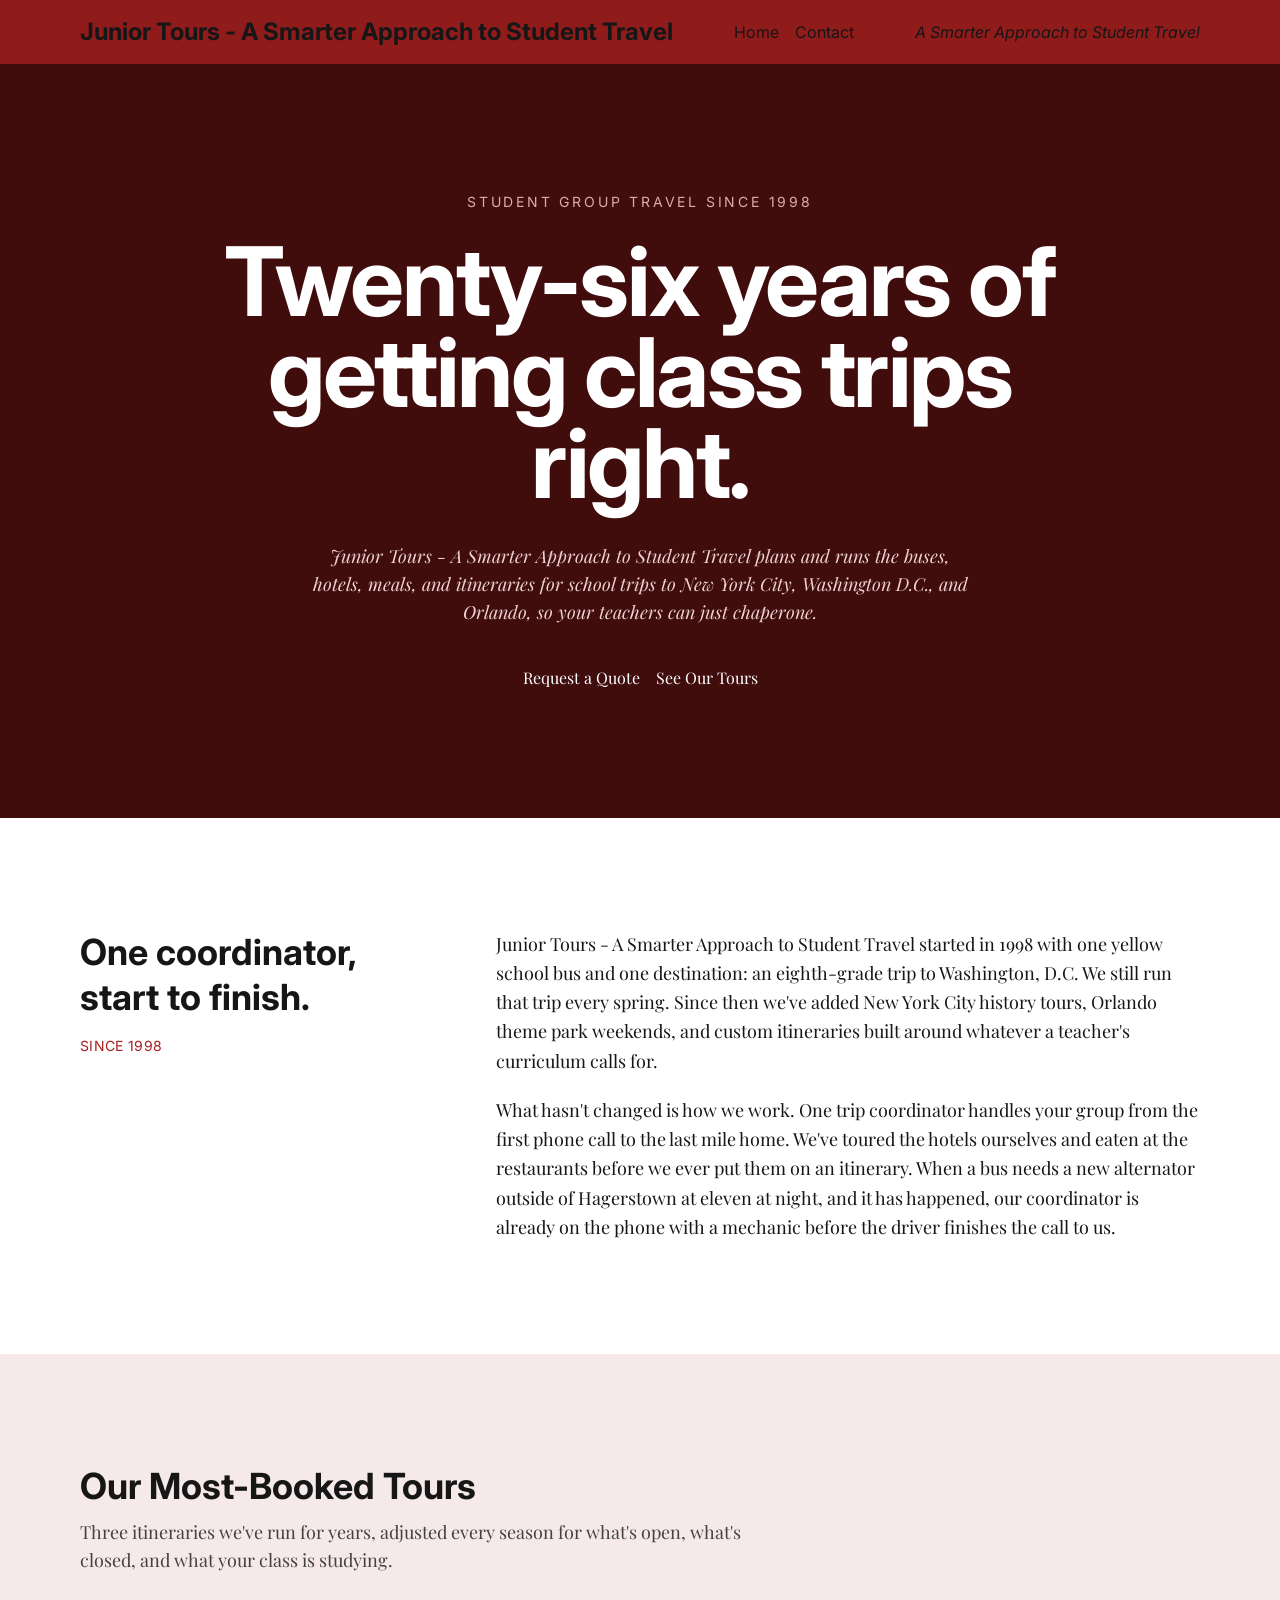
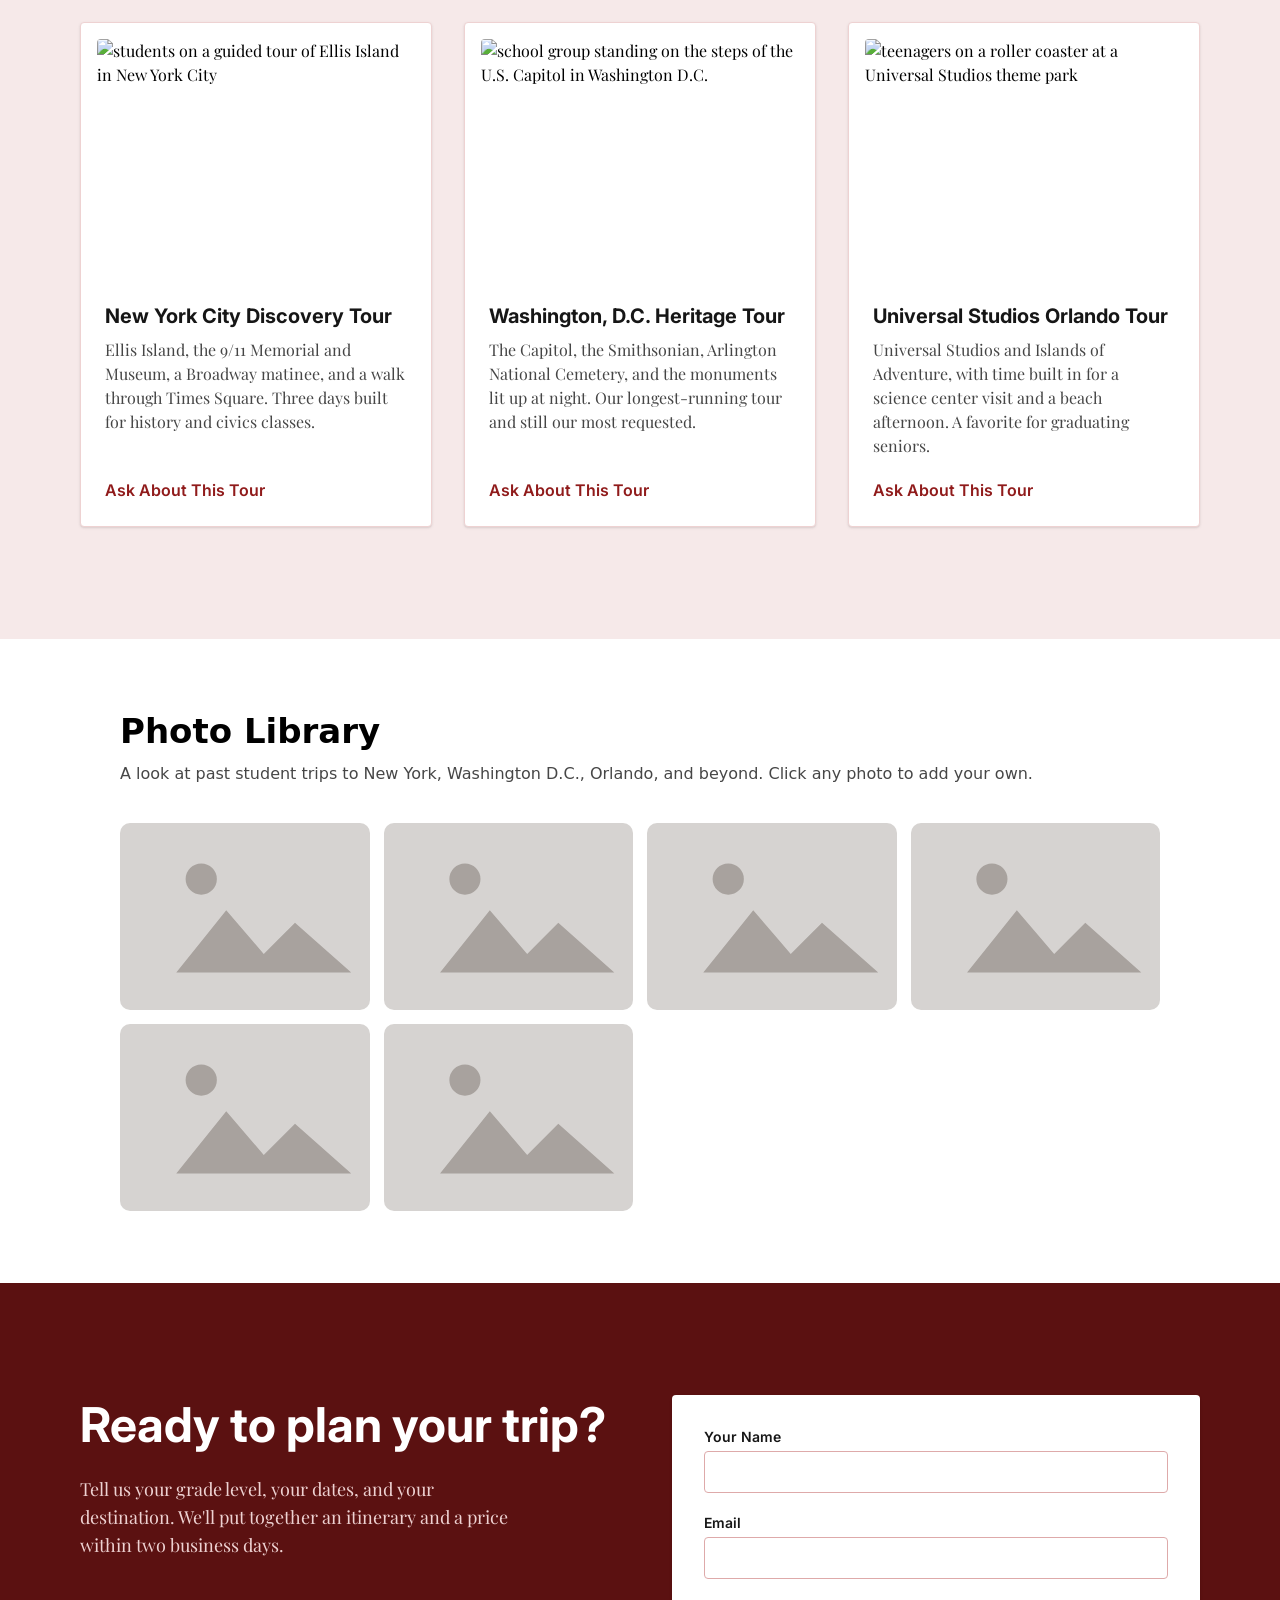
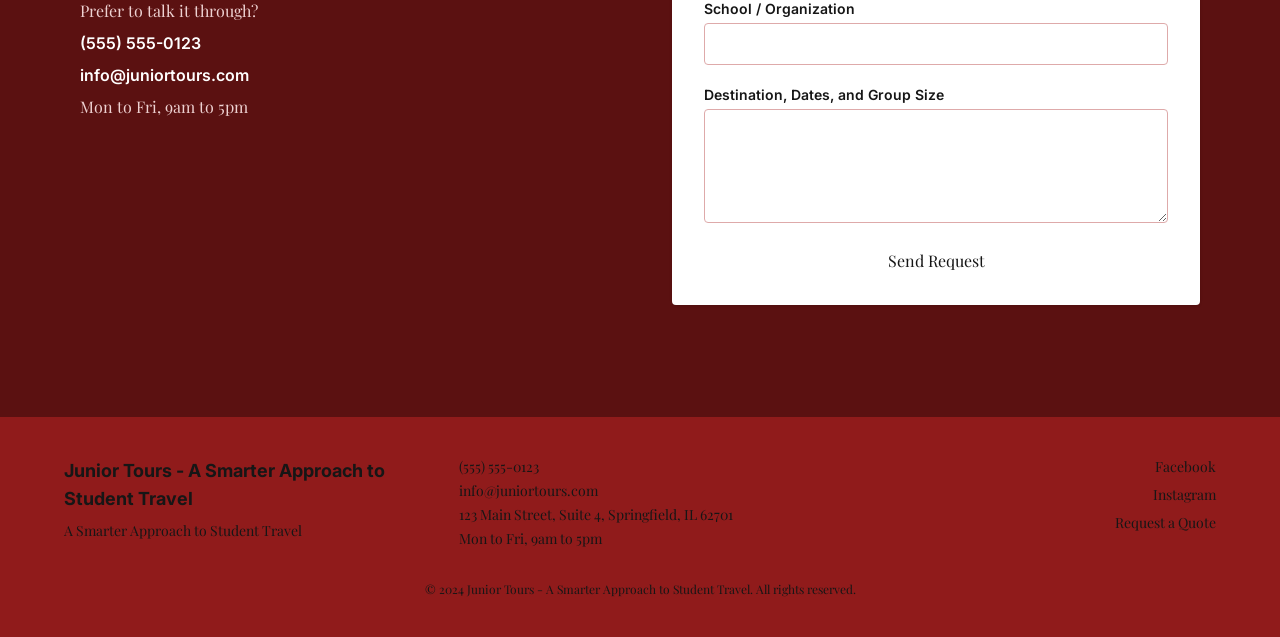
==== index.html @ 03da17b1 "Site-wide edit via the Tibly widget" ====
<!DOCTYPE html><html lang="en"><head>
<meta charset="utf-8"/>
<meta name="viewport" content="width=device-width, initial-scale=1"/>
<title>Junior Tours | Student Group Travel to New York, Washington D.C. &amp; Orlando</title>
<meta name="description" content="Junior Tours plans and runs educational group trips for schools: New York City, Washington D.C., and Orlando theme park tours. One coordinator, start to finish, since 1998."/>
<link rel="canonical" href="https://junior-tours-a-smarter-a-4b98.sites.tibly.ai/"/>
<meta property="og:type" content="website"/>
<meta property="og:url" content="https://junior-tours-a-smarter-a-4b98.sites.tibly.ai/"/>
<meta property="og:site_name" content="Junior Tours - A Smarter Approach to Student Travel"/>
<meta property="og:title" content="Junior Tours | Student Group Travel to New York, Washington D.C. &amp; Orlando"/>
<meta property="og:description" content="Junior Tours plans and runs educational group trips for schools: New York City, Washington D.C., and Orlando theme park tours. One coordinator, start to finish, since 1998."/>
<meta name="twitter:card" content="summary_large_image"/>
<link rel="icon" href="/favicon.svg" type="image/svg+xml"/>
<link rel="preconnect" href="https://fonts.googleapis.com"/>
<link rel="preconnect" href="https://fonts.gstatic.com" crossorigin=""/>
<link href="https://fonts.googleapis.com/css2?family=Inter:wght@400;600;700&amp;family=Playfair+Display:wght@400;600;700&amp;display=swap" rel="stylesheet"/>
<link rel="stylesheet" href="/styles.css"/>
</head>
<body>
<!-- block:header -->
<header class="bg-brand-600 text-ink font-body">
  <div class="max-w-6xl mx-auto flex flex-col sm:flex-row items-center justify-between px-4 py-4 gap-2">
    <a href="#top" class="font-display text-xl sm:text-2xl font-bold">
      <span data-tibly-field="business-name">Junior Tours - A Smarter Approach to Student Travel</span>
    </a>
    <nav class="font-display text-sm sm:text-base flex gap-4">
      <a href="/index#top" class="hover:underline">Home</a>
      <a href="/contact" class="hover:underline">Contact</a>
    </nav>
    <p class="font-display text-sm sm:text-base italic text-center sm:text-right">
      A Smarter Approach to Student Travel
    </p>
  </div>
</header>
<!-- /block:header -->
<!-- block:statement-hero -->
<section id="top" class="bg-brand-900 text-surface font-body" data-block="statement-hero">
  <div class="max-w-5xl mx-auto px-4 py-24 md:py-32 text-center">
    <p class="font-display uppercase tracking-[0.2em] text-xs sm:text-sm text-brand-200 mb-6">Student Group Travel Since 1998</p>
    <h1 class="font-display text-5xl sm:text-6xl md:text-8xl font-bold leading-[0.95] tracking-tight max-w-4xl mx-auto">
      Twenty-six years of getting class trips right.
    </h1>
    <p class="mt-8 text-base sm:text-lg italic max-w-2xl mx-auto text-brand-100">
      <span data-tibly-field="business-name">Junior Tours - A Smarter Approach to Student Travel</span> plans and runs the buses, hotels, meals, and itineraries for school trips to New York City, Washington D.C., and Orlando, so your teachers can just chaperone.
    </p>
    <div class="mt-10 flex flex-col sm:flex-row items-center justify-center gap-4">
      <a href="#cta" class="btn">Request a Quote</a>
      <a href="#tours" class="btn-secondary">See Our Tours</a>
    </div>
  </div>
</section>
<!-- /block:statement-hero -->
<!-- block:longform-intro -->
<section class="bg-surface font-body" data-block="longform-intro">
  <div class="max-w-6xl mx-auto px-4 py-20 md:py-28 grid md:grid-cols-[1fr_2fr] gap-10 md:gap-16">
    <div>
      <h2 class="font-display text-3xl md:text-4xl font-bold text-ink leading-tight">
        One coordinator, start to finish.
      </h2>
      <p class="mt-4 text-sm uppercase tracking-wide text-brand-500 font-display">Since 1998</p>
    </div>
    <div class="max-w-prose text-ink text-lg leading-relaxed space-y-5">
      <p>
        <span data-tibly-field="business-name">Junior Tours - A Smarter Approach to Student Travel</span> started in 1998 with one yellow school bus and one destination: an eighth-grade trip to Washington, D.C. We still run that trip every spring. Since then we&#39;ve added New York City history tours, Orlando theme park weekends, and custom itineraries built around whatever a teacher&#39;s curriculum calls for.
      </p>
      <p>
        What hasn&#39;t changed is how we work. One trip coordinator handles your group from the first phone call to the last mile home. We&#39;ve toured the hotels ourselves and eaten at the restaurants before we ever put them on an itinerary. When a bus needs a new alternator outside of Hagerstown at eleven at night, and it has happened, our coordinator is already on the phone with a mechanic before the driver finishes the call to us.
      </p>
    </div>
  </div>
</section>
<!-- /block:longform-intro -->
<!-- block:feature-rows -->
<section id="tours" class="bg-brand-50 font-body" data-block="feature-rows">
  <div class="max-w-6xl mx-auto px-4 py-20 md:py-28">
    <div class="max-w-2xl mb-12">
      <h2 class="font-display text-3xl sm:text-4xl font-bold text-ink">Our Most-Booked Tours</h2>
      <p class="mt-3 text-ink/80 text-lg">Three itineraries we&#39;ve run for years, adjusted every season for what&#39;s open, what&#39;s closed, and what your class is studying.</p>
    </div>
    <div class="grid sm:grid-cols-2 lg:grid-cols-3 gap-8">
      <div class="flex flex-col bg-surface border border-brand-100 rounded shadow-sm overflow-hidden">
        <div class="p-4 pb-0">
          <img loading="lazy" src="https://images.pexels.com/photos/13382121/pexels-photo-13382121.jpeg?auto=compress&amp;cs=tinysrgb&amp;h=650&amp;w=940" alt="students on a guided tour of Ellis Island in New York City" class="w-full aspect-[4/3] object-cover rounded"/>
        </div>
        <div class="p-6 flex flex-col flex-1">
          <h3 class="font-display text-xl font-bold text-ink">New York City Discovery Tour</h3>
          <p class="mt-2 text-ink/80 flex-1">Ellis Island, the 9/11 Memorial and Museum, a Broadway matinee, and a walk through Times Square. Three days built for history and civics classes.</p>
          <a href="#cta" class="mt-5 font-display font-semibold text-brand-600 hover:text-brand-800 transition-colors underline decoration-transparent hover:decoration-brand-800 underline-offset-4">Ask About This Tour</a>
        </div>
      </div>
      <div class="flex flex-col bg-surface border border-brand-100 rounded shadow-sm overflow-hidden">
        <div class="p-4 pb-0">
          <img loading="lazy" src="https://images.pexels.com/photos/33416192/pexels-photo-33416192.jpeg?auto=compress&amp;cs=tinysrgb&amp;h=650&amp;w=940" alt="school group standing on the steps of the U.S. Capitol in Washington D.C." class="w-full aspect-[4/3] object-cover rounded"/>
        </div>
        <div class="p-6 flex flex-col flex-1">
          <h3 class="font-display text-xl font-bold text-ink">Washington, D.C. Heritage Tour</h3>
          <p class="mt-2 text-ink/80 flex-1">The Capitol, the Smithsonian, Arlington National Cemetery, and the monuments lit up at night. Our longest-running tour and still our most requested.</p>
          <a href="#cta" class="mt-5 font-display font-semibold text-brand-600 hover:text-brand-800 transition-colors underline decoration-transparent hover:decoration-brand-800 underline-offset-4">Ask About This Tour</a>
        </div>
      </div>
      <div class="flex flex-col bg-surface border border-brand-100 rounded shadow-sm overflow-hidden">
        <div class="p-4 pb-0">
          <img loading="lazy" src="https://images.pexels.com/photos/31361467/pexels-photo-31361467.jpeg?auto=compress&amp;cs=tinysrgb&amp;h=650&amp;w=940" alt="teenagers on a roller coaster at a Universal Studios theme park" class="w-full aspect-[4/3] object-cover rounded"/>
        </div>
        <div class="p-6 flex flex-col flex-1">
          <h3 class="font-display text-xl font-bold text-ink">Universal Studios Orlando Tour</h3>
          <p class="mt-2 text-ink/80 flex-1">Universal Studios and Islands of Adventure, with time built in for a science center visit and a beach afternoon. A favorite for graduating seniors.</p>
          <a href="#cta" class="mt-5 font-display font-semibold text-brand-600 hover:text-brand-800 transition-colors underline decoration-transparent hover:decoration-brand-800 underline-offset-4">Ask About This Tour</a>
        </div>
      </div>
    </div>
  </div>
</section>
<!-- /block:feature-rows -->
<!-- block:gallery -->
<section data-block="" style="padding:72px 24px;font-family:inherit;color:inherit"><div style="max-width:1040px;margin:0 auto"><h2 style="font-size:clamp(26px,3.5vw,34px);font-weight:700;line-height:1.2;margin:0 0 10px">Photo Library</h2><p style="margin:0 0 36px;opacity:0.72;font-size:16px;line-height:1.6">A look at past student trips to New York, Washington D.C., Orlando, and beyond. Click any photo to add your own.</p><div style="display:grid;grid-template-columns:repeat(auto-fit,minmax(220px,1fr));gap:14px"><img src="data:image/svg+xml,%3Csvg%20xmlns%3D%27http%3A%2F%2Fwww.w3.org%2F2000%2Fsvg%27%20viewBox%3D%270%200%204%203%27%3E%3Crect%20width%3D%274%27%20height%3D%273%27%20fill%3D%27%23d6d3d1%27%2F%3E%3Cpath%20d%3D%27M0.9%202.4l0.8-1%200.6%200.7%200.5-0.5%200.9%200.8z%27%20fill%3D%27%23a8a29e%27%2F%3E%3Ccircle%20cx%3D%271.3%27%20cy%3D%270.9%27%20r%3D%270.25%27%20fill%3D%27%23a8a29e%27%2F%3E%3C%2Fsvg%3E" alt="Add a photo" style="display:block;width:100%;aspect-ratio:4/3;object-fit:cover;border-radius:10px"/><img src="data:image/svg+xml,%3Csvg%20xmlns%3D%27http%3A%2F%2Fwww.w3.org%2F2000%2Fsvg%27%20viewBox%3D%270%200%204%203%27%3E%3Crect%20width%3D%274%27%20height%3D%273%27%20fill%3D%27%23d6d3d1%27%2F%3E%3Cpath%20d%3D%27M0.9%202.4l0.8-1%200.6%200.7%200.5-0.5%200.9%200.8z%27%20fill%3D%27%23a8a29e%27%2F%3E%3Ccircle%20cx%3D%271.3%27%20cy%3D%270.9%27%20r%3D%270.25%27%20fill%3D%27%23a8a29e%27%2F%3E%3C%2Fsvg%3E" alt="Add a photo" style="display:block;width:100%;aspect-ratio:4/3;object-fit:cover;border-radius:10px"/><img src="data:image/svg+xml,%3Csvg%20xmlns%3D%27http%3A%2F%2Fwww.w3.org%2F2000%2Fsvg%27%20viewBox%3D%270%200%204%203%27%3E%3Crect%20width%3D%274%27%20height%3D%273%27%20fill%3D%27%23d6d3d1%27%2F%3E%3Cpath%20d%3D%27M0.9%202.4l0.8-1%200.6%200.7%200.5-0.5%200.9%200.8z%27%20fill%3D%27%23a8a29e%27%2F%3E%3Ccircle%20cx%3D%271.3%27%20cy%3D%270.9%27%20r%3D%270.25%27%20fill%3D%27%23a8a29e%27%2F%3E%3C%2Fsvg%3E" alt="Add a photo" style="display:block;width:100%;aspect-ratio:4/3;object-fit:cover;border-radius:10px"/><img src="data:image/svg+xml,%3Csvg%20xmlns%3D%27http%3A%2F%2Fwww.w3.org%2F2000%2Fsvg%27%20viewBox%3D%270%200%204%203%27%3E%3Crect%20width%3D%274%27%20height%3D%273%27%20fill%3D%27%23d6d3d1%27%2F%3E%3Cpath%20d%3D%27M0.9%202.4l0.8-1%200.6%200.7%200.5-0.5%200.9%200.8z%27%20fill%3D%27%23a8a29e%27%2F%3E%3Ccircle%20cx%3D%271.3%27%20cy%3D%270.9%27%20r%3D%270.25%27%20fill%3D%27%23a8a29e%27%2F%3E%3C%2Fsvg%3E" alt="Add a photo" style="display:block;width:100%;aspect-ratio:4/3;object-fit:cover;border-radius:10px"/><img src="data:image/svg+xml,%3Csvg%20xmlns%3D%27http%3A%2F%2Fwww.w3.org%2F2000%2Fsvg%27%20viewBox%3D%270%200%204%203%27%3E%3Crect%20width%3D%274%27%20height%3D%273%27%20fill%3D%27%23d6d3d1%27%2F%3E%3Cpath%20d%3D%27M0.9%202.4l0.8-1%200.6%200.7%200.5-0.5%200.9%200.8z%27%20fill%3D%27%23a8a29e%27%2F%3E%3Ccircle%20cx%3D%271.3%27%20cy%3D%270.9%27%20r%3D%270.25%27%20fill%3D%27%23a8a29e%27%2F%3E%3C%2Fsvg%3E" alt="Add a photo" style="display:block;width:100%;aspect-ratio:4/3;object-fit:cover;border-radius:10px"/><img src="data:image/svg+xml,%3Csvg%20xmlns%3D%27http%3A%2F%2Fwww.w3.org%2F2000%2Fsvg%27%20viewBox%3D%270%200%204%203%27%3E%3Crect%20width%3D%274%27%20height%3D%273%27%20fill%3D%27%23d6d3d1%27%2F%3E%3Cpath%20d%3D%27M0.9%202.4l0.8-1%200.6%200.7%200.5-0.5%200.9%200.8z%27%20fill%3D%27%23a8a29e%27%2F%3E%3Ccircle%20cx%3D%271.3%27%20cy%3D%270.9%27%20r%3D%270.25%27%20fill%3D%27%23a8a29e%27%2F%3E%3C%2Fsvg%3E" alt="Add a photo" style="display:block;width:100%;aspect-ratio:4/3;object-fit:cover;border-radius:10px"/></div></div></section>
<!-- /block:gallery -->
<!-- block:editorial-cta -->
<section id="cta" class="bg-brand-800 text-surface font-body" data-block="editorial-cta">
  <div class="max-w-6xl mx-auto px-4 py-20 md:py-28 grid lg:grid-cols-2 gap-12 lg:gap-16 items-start">
    <div>
      <h2 class="font-display text-4xl sm:text-5xl font-bold leading-tight">Ready to plan your trip?</h2>
      <p class="mt-5 text-lg text-brand-100 max-w-md">Tell us your grade level, your dates, and your destination. We&#39;ll put together an itinerary and a price within two business days.</p>
      <div class="mt-10 space-y-2 text-brand-100">
        <p>Prefer to talk it through?</p>
        <p>
          <a href="tel:+15555550123" data-tibly-field="phone" class="text-surface font-display font-semibold hover:underline">(555) 555-0123</a>
        </p>
        <p>
          <a href="mailto:info@juniortours.com" data-tibly-field="email" class="text-surface font-display font-semibold hover:underline">info@juniortours.com</a>
        </p>
        <p data-tibly-field="hours">Mon to Fri, 9am to 5pm</p>
      </div>
    </div>
    <form method="POST" action="https://api.tibly.ai/api/public/site-forms" class="bg-surface text-ink rounded shadow-sm p-6 sm:p-8 space-y-5">
      <input type="hidden" name="_page" value="/index"/>
      <input type="text" name="_gotcha" class="hidden" tabindex="-1" autocomplete="off" aria-hidden="true"/>
      <div>
        <label for="name" class="block text-sm font-display font-semibold mb-1">Your Name</label>
        <input id="name" name="name" type="text" required="" class="w-full rounded border border-brand-200 px-3 py-2 focus:outline-none focus:ring-2 focus:ring-brand-400 transition"/>
      </div>
      <div>
        <label for="email" class="block text-sm font-display font-semibold mb-1">Email</label>
        <input id="email" name="email" type="email" required="" class="w-full rounded border border-brand-200 px-3 py-2 focus:outline-none focus:ring-2 focus:ring-brand-400 transition"/>
      </div>
      <div>
        <label for="school" class="block text-sm font-display font-semibold mb-1">School / Organization</label>
        <input id="school" name="school" type="text" class="w-full rounded border border-brand-200 px-3 py-2 focus:outline-none focus:ring-2 focus:ring-brand-400 transition"/>
      </div>
      <div>
        <label for="message" class="block text-sm font-display font-semibold mb-1">Destination, Dates, and Group Size</label>
        <textarea id="message" name="message" rows="4" required="" class="w-full rounded border border-brand-200 px-3 py-2 focus:outline-none focus:ring-2 focus:ring-brand-400 transition"></textarea>
      </div>
      <button type="submit" class="btn w-full justify-center">Send Request</button>
    </form>
  </div>
</section>
<!-- /block:editorial-cta -->
<!-- block:footer -->
<footer class="bg-brand-600 text-ink font-body px-4 py-10">
  <div class="max-w-6xl mx-auto grid gap-8 sm:grid-cols-3">
    <div>
      <h2 class="font-display text-lg font-bold mb-2">
        <span data-tibly-field="business-name">Junior Tours - A Smarter Approach to Student Travel</span>
      </h2>
      <p class="text-sm">A Smarter Approach to Student Travel</p>
    </div>
    <div class="text-sm space-y-1">
      <p>
        <a href="tel:+15555550123" data-tibly-field="phone" class="hover:underline">(555) 555-0123</a>
      </p>
      <p>
        <a href="mailto:info@juniortours.com" data-tibly-field="email" class="hover:underline">info@juniortours.com</a>
      </p>
      <p data-tibly-field="address">123 Main Street, Suite 4, Springfield, IL 62701</p>
      <p data-tibly-field="hours">Mon to Fri, 9am to 5pm</p>
    </div>
    <div data-tibly-field="links" class="flex flex-col sm:items-end gap-2 text-sm">
      <a href="https://facebook.com/juniortours" class="hover:underline">Facebook</a>
      <a href="https://instagram.com/juniortours" class="hover:underline">Instagram</a>
      <a href="#top" class="hover:underline">Request a Quote</a>
    </div>
  </div>
  <p class="text-center text-xs mt-8">
    © 2024 <span data-tibly-field="business-name">Junior Tours - A Smarter Approach to Student Travel</span>. All rights reserved.
  </p>
</footer>
<!-- /block:footer -->
  <script async="" src="https://api.tibly.ai/widget/v1.js"></script>


</body></html>
---- styles.css ----
/*! tailwindcss v4.3.2 | MIT License | https://tailwindcss.com */
@layer properties{@supports (((-webkit-hyphens:none)) and (not (margin-trim:inline))) or ((-moz-orient:inline) and (not (color:rgb(from red r g b)))){*,:before,:after,::backdrop{--tw-space-y-reverse:0;--tw-border-style:solid;--tw-leading:initial;--tw-font-weight:initial;--tw-tracking:initial;--tw-shadow:0 0 #0000;--tw-shadow-color:initial;--tw-shadow-alpha:100%;--tw-inset-shadow:0 0 #0000;--tw-inset-shadow-color:initial;--tw-inset-shadow-alpha:100%;--tw-ring-color:initial;--tw-ring-shadow:0 0 #0000;--tw-inset-ring-color:initial;--tw-inset-ring-shadow:0 0 #0000;--tw-ring-inset:initial;--tw-ring-offset-width:0px;--tw-ring-offset-color:#fff;--tw-ring-offset-shadow:0 0 #0000}}}@layer theme{:root,:host{--font-sans:ui-sans-serif, system-ui, sans-serif, "Apple Color Emoji", "Segoe UI Emoji", "Segoe UI Symbol", "Noto Color Emoji";--font-mono:ui-monospace, SFMono-Regular, Menlo, Monaco, Consolas, "Liberation Mono", "Courier New", monospace;--spacing:.25rem;--container-md:28rem;--container-xl:36rem;--container-2xl:42rem;--container-3xl:48rem;--container-4xl:56rem;--container-5xl:64rem;--container-6xl:72rem;--text-xs:.75rem;--text-xs--line-height:calc(1 / .75);--text-sm:.875rem;--text-sm--line-height:calc(1.25 / .875);--text-base:1rem;--text-base--line-height:calc(1.5 / 1);--text-lg:1.125rem;--text-lg--line-height:calc(1.75 / 1.125);--text-xl:1.25rem;--text-xl--line-height:calc(1.75 / 1.25);--text-2xl:1.5rem;--text-2xl--line-height:calc(2 / 1.5);--text-3xl:1.875rem;--text-3xl--line-height:calc(2.25 / 1.875);--text-4xl:2.25rem;--text-4xl--line-height:calc(2.5 / 2.25);--text-5xl:3rem;--text-5xl--line-height:1;--text-6xl:3.75rem;--text-6xl--line-height:1;--text-7xl:4.5rem;--text-7xl--line-height:1;--text-8xl:6rem;--text-8xl--line-height:1;--font-weight-semibold:600;--font-weight-bold:700;--tracking-tight:-.025em;--tracking-wide:.025em;--tracking-widest:.1em;--leading-tight:1.25;--leading-relaxed:1.625;--default-transition-duration:.15s;--default-transition-timing-function:cubic-bezier(.4, 0, .2, 1);--default-font-family:var(--font-sans);--default-mono-font-family:var(--font-mono);--color-brand-50:#f6e9e9;--color-brand-100:#eed2d2;--color-brand-200:#deaaaa;--color-brand-300:#cd7d7d;--color-brand-400:#b94c4c;--color-brand-500:#a81f1f;--color-brand-600:#901b1b;--color-brand-700:#761616;--color-brand-800:#5b1111;--color-brand-900:#400c0c;--color-surface:#fff;--color-ink:#161616;--font-display:"Inter", serif;--font-body:"Playfair Display", sans-serif}}@layer base{*,:after,:before,::backdrop{box-sizing:border-box;border:0 solid;margin:0;padding:0}::file-selector-button{box-sizing:border-box;border:0 solid;margin:0;padding:0}html,:host{-webkit-text-size-adjust:100%;tab-size:4;line-height:1.5;font-family:var(--default-font-family,ui-sans-serif, system-ui, sans-serif, "Apple Color Emoji", "Segoe UI Emoji", "Segoe UI Symbol", "Noto Color Emoji");font-feature-settings:var(--default-font-feature-settings,normal);font-variation-settings:var(--default-font-variation-settings,normal);-webkit-tap-highlight-color:transparent}hr{height:0;color:inherit;border-top-width:1px}abbr:where([title]){-webkit-text-decoration:underline dotted;text-decoration:underline dotted}h1,h2,h3,h4,h5,h6{font-size:inherit;font-weight:inherit}a{color:inherit;-webkit-text-decoration:inherit;-webkit-text-decoration:inherit;-webkit-text-decoration:inherit;text-decoration:inherit}b,strong{font-weight:bolder}code,kbd,samp,pre{font-family:var(--default-mono-font-family,ui-monospace, SFMono-Regular, Menlo, Monaco, Consolas, "Liberation Mono", "Courier New", monospace);font-feature-settings:var(--default-mono-font-feature-settings,normal);font-variation-settings:var(--default-mono-font-variation-settings,normal);font-size:1em}small{font-size:80%}sub,sup{vertical-align:baseline;font-size:75%;line-height:0;position:relative}sub{bottom:-.25em}sup{top:-.5em}table{text-indent:0;border-color:inherit;border-collapse:collapse}:-moz-focusring{outline:auto}progress{vertical-align:baseline}summary{display:list-item}ol,ul,menu{list-style:none}img,svg,video,canvas,audio,iframe,embed,object{vertical-align:middle;display:block}img,video{max-width:100%;height:auto}button,input,select,optgroup,textarea{font:inherit;font-feature-settings:inherit;font-variation-settings:inherit;letter-spacing:inherit;color:inherit;opacity:1;background-color:#0000;border-radius:0}::file-selector-button{font:inherit;font-feature-settings:inherit;font-variation-settings:inherit;letter-spacing:inherit;color:inherit;opacity:1;background-color:#0000;border-radius:0}:where(select:is([multiple],[size])) optgroup{font-weight:bolder}:where(select:is([multiple],[size])) optgroup option{padding-inline-start:20px}::file-selector-button{margin-inline-end:4px}::placeholder{opacity:1}@supports (not ((-webkit-appearance:-apple-pay-button))) or (contain-intrinsic-size:1px){::placeholder{color:currentColor}@supports (color:color-mix(in lab, red, red)){::placeholder{color:color-mix(in oklab, currentcolor 50%, transparent)}}}textarea{resize:vertical}::-webkit-search-decoration{-webkit-appearance:none}::-webkit-date-and-time-value{min-height:1lh;text-align:inherit}::-webkit-datetime-edit{display:inline-flex}::-webkit-datetime-edit-fields-wrapper{padding:0}::-webkit-datetime-edit{padding-block:0}::-webkit-datetime-edit-year-field{padding-block:0}::-webkit-datetime-edit-month-field{padding-block:0}::-webkit-datetime-edit-day-field{padding-block:0}::-webkit-datetime-edit-hour-field{padding-block:0}::-webkit-datetime-edit-minute-field{padding-block:0}::-webkit-datetime-edit-second-field{padding-block:0}::-webkit-datetime-edit-millisecond-field{padding-block:0}::-webkit-datetime-edit-meridiem-field{padding-block:0}::-webkit-calendar-picker-indicator{line-height:1}:-moz-ui-invalid{box-shadow:none}button,input:where([type=button],[type=reset],[type=submit]){appearance:button}::file-selector-button{appearance:button}::-webkit-inner-spin-button{height:auto}::-webkit-outer-spin-button{height:auto}[hidden]:where(:not([hidden=until-found])){display:none!important}}@layer components;@layer utilities{.relative{position:relative}.z-10{z-index:10}.mx-auto{margin-inline:auto}.-mt-24{margin-top:calc(var(--spacing) * -24)}.mt-2{margin-top:calc(var(--spacing) * 2)}.mt-3{margin-top:calc(var(--spacing) * 3)}.mt-4{margin-top:calc(var(--spacing) * 4)}.mt-5{margin-top:calc(var(--spacing) * 5)}.mt-6{margin-top:calc(var(--spacing) * 6)}.mt-8{margin-top:calc(var(--spacing) * 8)}.mt-10{margin-top:calc(var(--spacing) * 10)}.mb-1{margin-bottom:var(--spacing)}.mb-2{margin-bottom:calc(var(--spacing) * 2)}.mb-4{margin-bottom:calc(var(--spacing) * 4)}.mb-6{margin-bottom:calc(var(--spacing) * 6)}.mb-8{margin-bottom:calc(var(--spacing) * 8)}.mb-12{margin-bottom:calc(var(--spacing) * 12)}.block{display:block}.flex{display:flex}.grid{display:grid}.hidden{display:none}.aspect-\[4\/3\]{aspect-ratio:4/3}.w-full{width:100%}.max-w-2xl{max-width:var(--container-2xl)}.max-w-3xl{max-width:var(--container-3xl)}.max-w-4xl{max-width:var(--container-4xl)}.max-w-5xl{max-width:var(--container-5xl)}.max-w-6xl{max-width:var(--container-6xl)}.max-w-md{max-width:var(--container-md)}.max-w-prose{max-width:65ch}.max-w-xl{max-width:var(--container-xl)}.flex-1{flex:1}.flex-col{flex-direction:column}.items-center{align-items:center}.items-start{align-items:flex-start}.justify-between{justify-content:space-between}.justify-center{justify-content:center}.gap-2{gap:calc(var(--spacing) * 2)}.gap-4{gap:calc(var(--spacing) * 4)}.gap-5{gap:calc(var(--spacing) * 5)}.gap-8{gap:calc(var(--spacing) * 8)}.gap-10{gap:calc(var(--spacing) * 10)}.gap-12{gap:calc(var(--spacing) * 12)}:where(.space-y-1>:not(:last-child)){--tw-space-y-reverse:0;margin-block-start:calc(var(--spacing) * var(--tw-space-y-reverse));margin-block-end:calc(var(--spacing) * calc(1 - var(--tw-space-y-reverse)))}:where(.space-y-2>:not(:last-child)){--tw-space-y-reverse:0;margin-block-start:calc(calc(var(--spacing) * 2) * var(--tw-space-y-reverse));margin-block-end:calc(calc(var(--spacing) * 2) * calc(1 - var(--tw-space-y-reverse)))}:where(.space-y-5>:not(:last-child)){--tw-space-y-reverse:0;margin-block-start:calc(calc(var(--spacing) * 5) * var(--tw-space-y-reverse));margin-block-end:calc(calc(var(--spacing) * 5) * calc(1 - var(--tw-space-y-reverse)))}.overflow-hidden{overflow:hidden}.rounded{border-radius:.25rem}.border{border-style:var(--tw-border-style);border-width:1px}.border-t{border-top-style:var(--tw-border-style);border-top-width:1px}.border-brand-100{border-color:var(--color-brand-100)}.border-brand-200{border-color:var(--color-brand-200)}.border-brand-500{border-color:var(--color-brand-500)}.border-surface\/20{border-color:#fff3}@supports (color:color-mix(in lab, red, red)){.border-surface\/20{border-color:color-mix(in oklab, var(--color-surface) 20%, transparent)}}.bg-brand-50{background-color:var(--color-brand-50)}.bg-brand-600{background-color:var(--color-brand-600)}.bg-brand-700{background-color:var(--color-brand-700)}.bg-brand-800{background-color:var(--color-brand-800)}.bg-brand-900{background-color:var(--color-brand-900)}.bg-ink{background-color:var(--color-ink)}.bg-surface{background-color:var(--color-surface)}.bg-surface\/10{background-color:#ffffff1a}@supports (color:color-mix(in lab, red, red)){.bg-surface\/10{background-color:color-mix(in oklab, var(--color-surface) 10%, transparent)}}.object-cover{object-fit:cover}.p-4{padding:calc(var(--spacing) * 4)}.p-6{padding:calc(var(--spacing) * 6)}.p-8{padding:calc(var(--spacing) * 8)}.px-3{padding-inline:calc(var(--spacing) * 3)}.px-4{padding-inline:calc(var(--spacing) * 4)}.py-2{padding-block:calc(var(--spacing) * 2)}.py-3{padding-block:calc(var(--spacing) * 3)}.py-4{padding-block:calc(var(--spacing) * 4)}.py-10{padding-block:calc(var(--spacing) * 10)}.py-20{padding-block:calc(var(--spacing) * 20)}.py-24{padding-block:calc(var(--spacing) * 24)}.pt-4{padding-top:calc(var(--spacing) * 4)}.pt-6{padding-top:calc(var(--spacing) * 6)}.pt-8{padding-top:calc(var(--spacing) * 8)}.pt-20{padding-top:calc(var(--spacing) * 20)}.pb-0{padding-bottom:0}.pb-24{padding-bottom:calc(var(--spacing) * 24)}.pb-32{padding-bottom:calc(var(--spacing) * 32)}.text-center{text-align:center}.font-body{font-family:var(--font-body)}.font-display{font-family:var(--font-display)}.text-2xl{font-size:var(--text-2xl);line-height:var(--tw-leading,var(--text-2xl--line-height))}.text-3xl{font-size:var(--text-3xl);line-height:var(--tw-leading,var(--text-3xl--line-height))}.text-4xl{font-size:var(--text-4xl);line-height:var(--tw-leading,var(--text-4xl--line-height))}.text-5xl{font-size:var(--text-5xl);line-height:var(--tw-leading,var(--text-5xl--line-height))}.text-base{font-size:var(--text-base);line-height:var(--tw-leading,var(--text-base--line-height))}.text-lg{font-size:var(--text-lg);line-height:var(--tw-leading,var(--text-lg--line-height))}.text-sm{font-size:var(--text-sm);line-height:var(--tw-leading,var(--text-sm--line-height))}.text-xl{font-size:var(--text-xl);line-height:var(--tw-leading,var(--text-xl--line-height))}.text-xs{font-size:var(--text-xs);line-height:var(--tw-leading,var(--text-xs--line-height))}.leading-\[0\.95\]{--tw-leading:.95;line-height:.95}.leading-relaxed{--tw-leading:var(--leading-relaxed);line-height:var(--leading-relaxed)}.leading-tight{--tw-leading:var(--leading-tight);line-height:var(--leading-tight)}.font-bold{--tw-font-weight:var(--font-weight-bold);font-weight:var(--font-weight-bold)}.font-semibold{--tw-font-weight:var(--font-weight-semibold);font-weight:var(--font-weight-semibold)}.tracking-\[0\.2em\]{--tw-tracking:.2em;letter-spacing:.2em}.tracking-tight{--tw-tracking:var(--tracking-tight);letter-spacing:var(--tracking-tight)}.tracking-wide{--tw-tracking:var(--tracking-wide);letter-spacing:var(--tracking-wide)}.tracking-widest{--tw-tracking:var(--tracking-widest);letter-spacing:var(--tracking-widest)}.text-brand-50{color:var(--color-brand-50)}.text-brand-100{color:var(--color-brand-100)}.text-brand-200{color:var(--color-brand-200)}.text-brand-300{color:var(--color-brand-300)}.text-brand-500{color:var(--color-brand-500)}.text-brand-600{color:var(--color-brand-600)}.text-ink{color:var(--color-ink)}.text-ink\/70{color:#161616b3}@supports (color:color-mix(in lab, red, red)){.text-ink\/70{color:color-mix(in oklab, var(--color-ink) 70%, transparent)}}.text-ink\/80{color:#161616cc}@supports (color:color-mix(in lab, red, red)){.text-ink\/80{color:color-mix(in oklab, var(--color-ink) 80%, transparent)}}.text-surface{color:var(--color-surface)}.text-surface\/70{color:#ffffffb3}@supports (color:color-mix(in lab, red, red)){.text-surface\/70{color:color-mix(in oklab, var(--color-surface) 70%, transparent)}}.text-surface\/80{color:#fffc}@supports (color:color-mix(in lab, red, red)){.text-surface\/80{color:color-mix(in oklab, var(--color-surface) 80%, transparent)}}.uppercase{text-transform:uppercase}.italic{font-style:italic}.underline{text-decoration-line:underline}.decoration-transparent{text-decoration-color:#0000}.underline-offset-4{text-underline-offset:4px}.shadow-sm{--tw-shadow:0 1px 3px 0 var(--tw-shadow-color,#0000001a), 0 1px 2px -1px var(--tw-shadow-color,#0000001a);box-shadow:var(--tw-inset-shadow), var(--tw-inset-ring-shadow), var(--tw-ring-offset-shadow), var(--tw-ring-shadow), var(--tw-shadow)}.shadow-xl{--tw-shadow:0 20px 25px -5px var(--tw-shadow-color,#0000001a), 0 8px 10px -6px var(--tw-shadow-color,#0000001a);box-shadow:var(--tw-inset-shadow), var(--tw-inset-ring-shadow), var(--tw-ring-offset-shadow), var(--tw-ring-shadow), var(--tw-shadow)}.transition{transition-property:color,background-color,border-color,outline-color,text-decoration-color,fill,stroke,--tw-gradient-from,--tw-gradient-via,--tw-gradient-to,opacity,box-shadow,transform,translate,scale,rotate,filter,-webkit-backdrop-filter,backdrop-filter,display,content-visibility,overlay,pointer-events;transition-timing-function:var(--tw-ease,var(--default-transition-timing-function));transition-duration:var(--tw-duration,var(--default-transition-duration))}.transition-colors{transition-property:color,background-color,border-color,outline-color,text-decoration-color,fill,stroke,--tw-gradient-from,--tw-gradient-via,--tw-gradient-to;transition-timing-function:var(--tw-ease,var(--default-transition-timing-function));transition-duration:var(--tw-duration,var(--default-transition-duration))}.placeholder\:text-surface\/40::placeholder{color:#fff6}@supports (color:color-mix(in lab, red, red)){.placeholder\:text-surface\/40::placeholder{color:color-mix(in oklab, var(--color-surface) 40%, transparent)}}@media (hover:hover){.hover\:text-brand-800:hover{color:var(--color-brand-800)}.hover\:text-surface:hover{color:var(--color-surface)}.hover\:underline:hover{text-decoration-line:underline}.hover\:decoration-brand-800:hover{-webkit-text-decoration-color:var(--color-brand-800);-webkit-text-decoration-color:var(--color-brand-800);text-decoration-color:var(--color-brand-800)}}.focus\:ring-2:focus{--tw-ring-shadow:var(--tw-ring-inset,) 0 0 0 calc(2px + var(--tw-ring-offset-width)) var(--tw-ring-color,currentcolor);box-shadow:var(--tw-inset-shadow), var(--tw-inset-ring-shadow), var(--tw-ring-offset-shadow), var(--tw-ring-shadow), var(--tw-shadow)}.focus\:ring-brand-300:focus{--tw-ring-color:var(--color-brand-300)}.focus\:ring-brand-400:focus{--tw-ring-color:var(--color-brand-400)}.focus\:outline-none:focus{--tw-outline-style:none;outline-style:none}@media (min-width:40rem){.sm\:-mt-32{margin-top:calc(var(--spacing) * -32)}.sm\:grid-cols-2{grid-template-columns:repeat(2,minmax(0,1fr))}.sm\:grid-cols-3{grid-template-columns:repeat(3,minmax(0,1fr))}.sm\:flex-row{flex-direction:row}.sm\:items-end{align-items:flex-end}.sm\:p-8{padding:calc(var(--spacing) * 8)}.sm\:p-10{padding:calc(var(--spacing) * 10)}.sm\:py-28{padding-block:calc(var(--spacing) * 28)}.sm\:py-32{padding-block:calc(var(--spacing) * 32)}.sm\:pt-28{padding-top:calc(var(--spacing) * 28)}.sm\:pb-40{padding-bottom:calc(var(--spacing) * 40)}.sm\:text-right{text-align:right}.sm\:text-2xl{font-size:var(--text-2xl);line-height:var(--tw-leading,var(--text-2xl--line-height))}.sm\:text-3xl{font-size:var(--text-3xl);line-height:var(--tw-leading,var(--text-3xl--line-height))}.sm\:text-4xl{font-size:var(--text-4xl);line-height:var(--tw-leading,var(--text-4xl--line-height))}.sm\:text-5xl{font-size:var(--text-5xl);line-height:var(--tw-leading,var(--text-5xl--line-height))}.sm\:text-6xl{font-size:var(--text-6xl);line-height:var(--tw-leading,var(--text-6xl--line-height))}.sm\:text-base{font-size:var(--text-base);line-height:var(--tw-leading,var(--text-base--line-height))}.sm\:text-lg{font-size:var(--text-lg);line-height:var(--tw-leading,var(--text-lg--line-height))}.sm\:text-sm{font-size:var(--text-sm);line-height:var(--tw-leading,var(--text-sm--line-height))}.sm\:text-xl{font-size:var(--text-xl);line-height:var(--tw-leading,var(--text-xl--line-height))}}@media (min-width:48rem){.md\:grid-cols-\[1fr_2fr\]{grid-template-columns:1fr 2fr}.md\:gap-16{gap:calc(var(--spacing) * 16)}.md\:py-28{padding-block:calc(var(--spacing) * 28)}.md\:py-32{padding-block:calc(var(--spacing) * 32)}.md\:text-4xl{font-size:var(--text-4xl);line-height:var(--tw-leading,var(--text-4xl--line-height))}.md\:text-7xl{font-size:var(--text-7xl);line-height:var(--tw-leading,var(--text-7xl--line-height))}.md\:text-8xl{font-size:var(--text-8xl);line-height:var(--tw-leading,var(--text-8xl--line-height))}}@media (min-width:64rem){.lg\:col-span-2{grid-column:span 2/span 2}.lg\:col-span-3{grid-column:span 3/span 3}.lg\:grid-cols-2{grid-template-columns:repeat(2,minmax(0,1fr))}.lg\:grid-cols-3{grid-template-columns:repeat(3,minmax(0,1fr))}.lg\:grid-cols-5{grid-template-columns:repeat(5,minmax(0,1fr))}.lg\:gap-14{gap:calc(var(--spacing) * 14)}.lg\:gap-16{gap:calc(var(--spacing) * 16)}.lg\:pt-10{padding-top:calc(var(--spacing) * 10)}}}@property --tw-space-y-reverse{syntax:"*";inherits:false;initial-value:0}@property --tw-border-style{syntax:"*";inherits:false;initial-value:solid}@property --tw-leading{syntax:"*";inherits:false}@property --tw-font-weight{syntax:"*";inherits:false}@property --tw-tracking{syntax:"*";inherits:false}@property --tw-shadow{syntax:"*";inherits:false;initial-value:0 0 #0000}@property --tw-shadow-color{syntax:"*";inherits:false}@property --tw-shadow-alpha{syntax:"<percentage>";inherits:false;initial-value:100%}@property --tw-inset-shadow{syntax:"*";inherits:false;initial-value:0 0 #0000}@property --tw-inset-shadow-color{syntax:"*";inherits:false}@property --tw-inset-shadow-alpha{syntax:"<percentage>";inherits:false;initial-value:100%}@property --tw-ring-color{syntax:"*";inherits:false}@property --tw-ring-shadow{syntax:"*";inherits:false;initial-value:0 0 #0000}@property --tw-inset-ring-color{syntax:"*";inherits:false}@property --tw-inset-ring-shadow{syntax:"*";inherits:false;initial-value:0 0 #0000}@property --tw-ring-inset{syntax:"*";inherits:false}@property --tw-ring-offset-width{syntax:"<length>";inherits:false;initial-value:0}@property --tw-ring-offset-color{syntax:"*";inherits:false;initial-value:#fff}@property --tw-ring-offset-shadow{syntax:"*";inherits:false;initial-value:0 0 #0000}
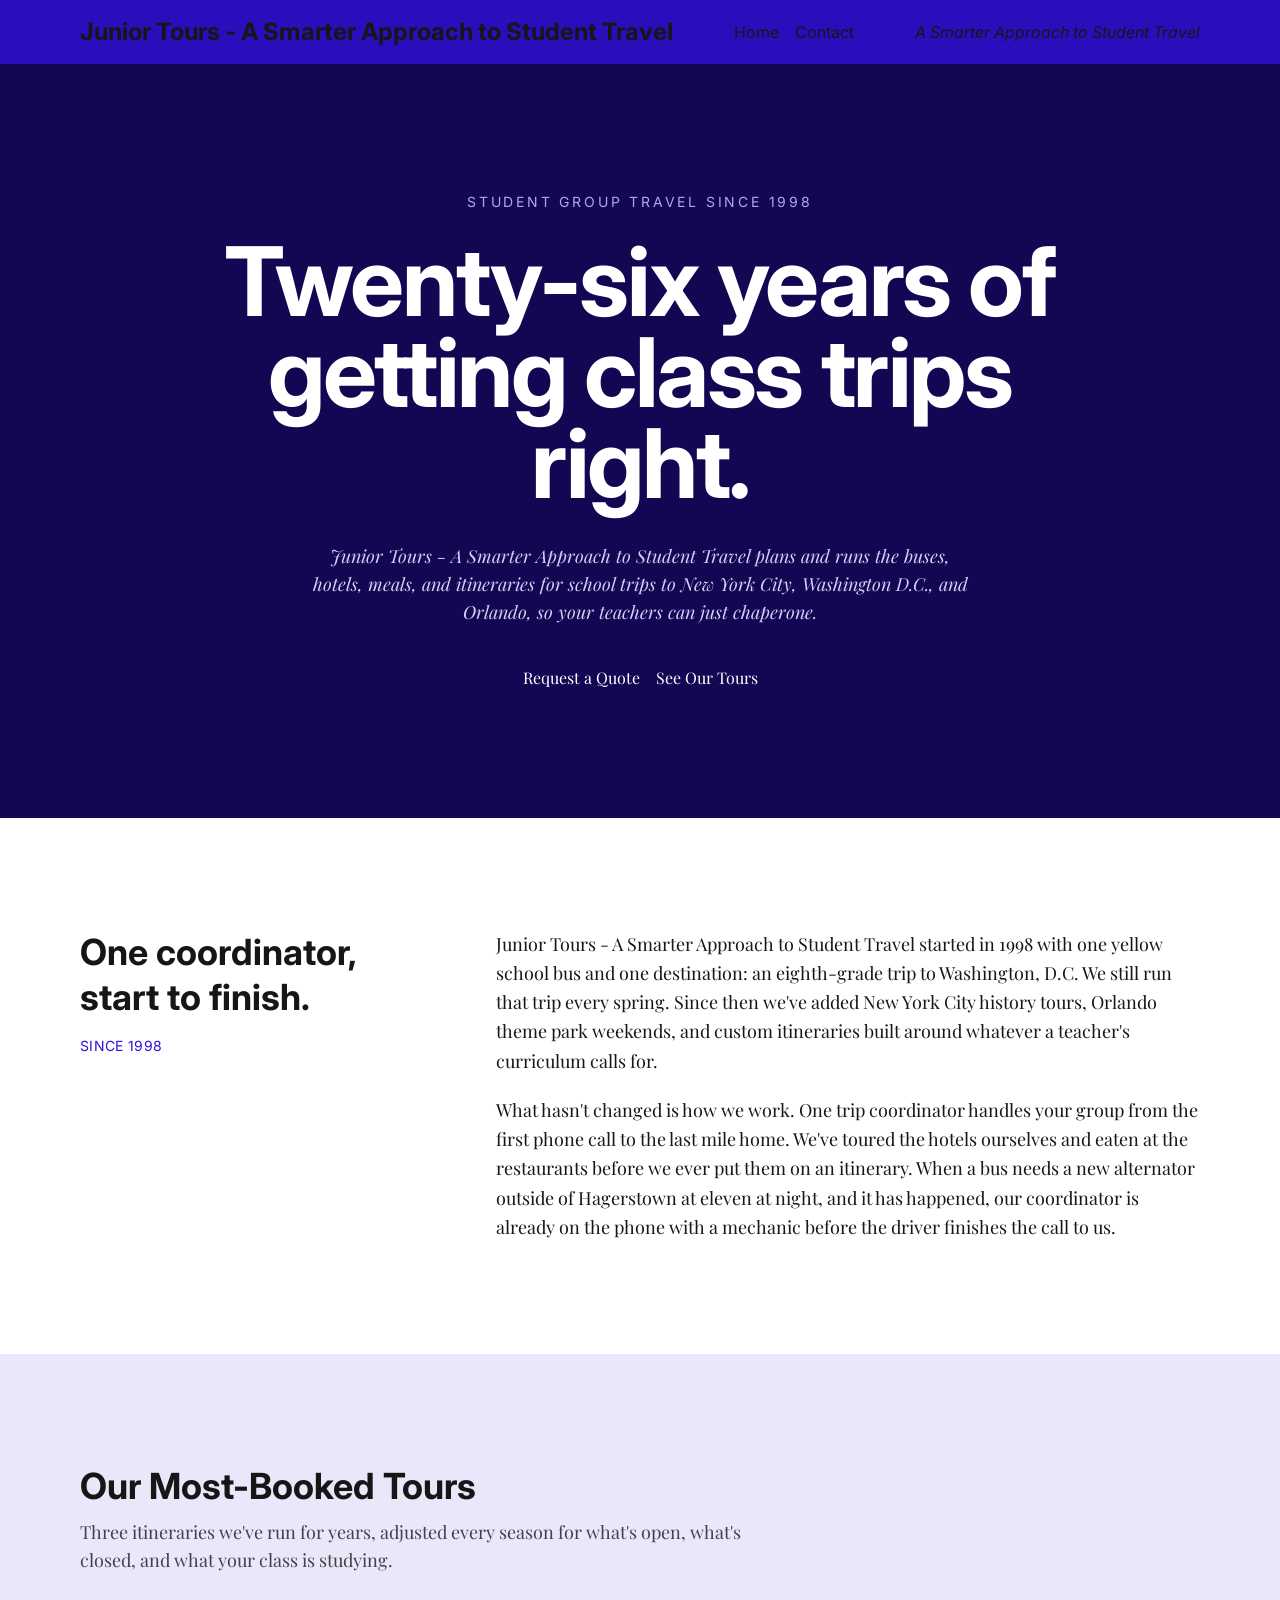
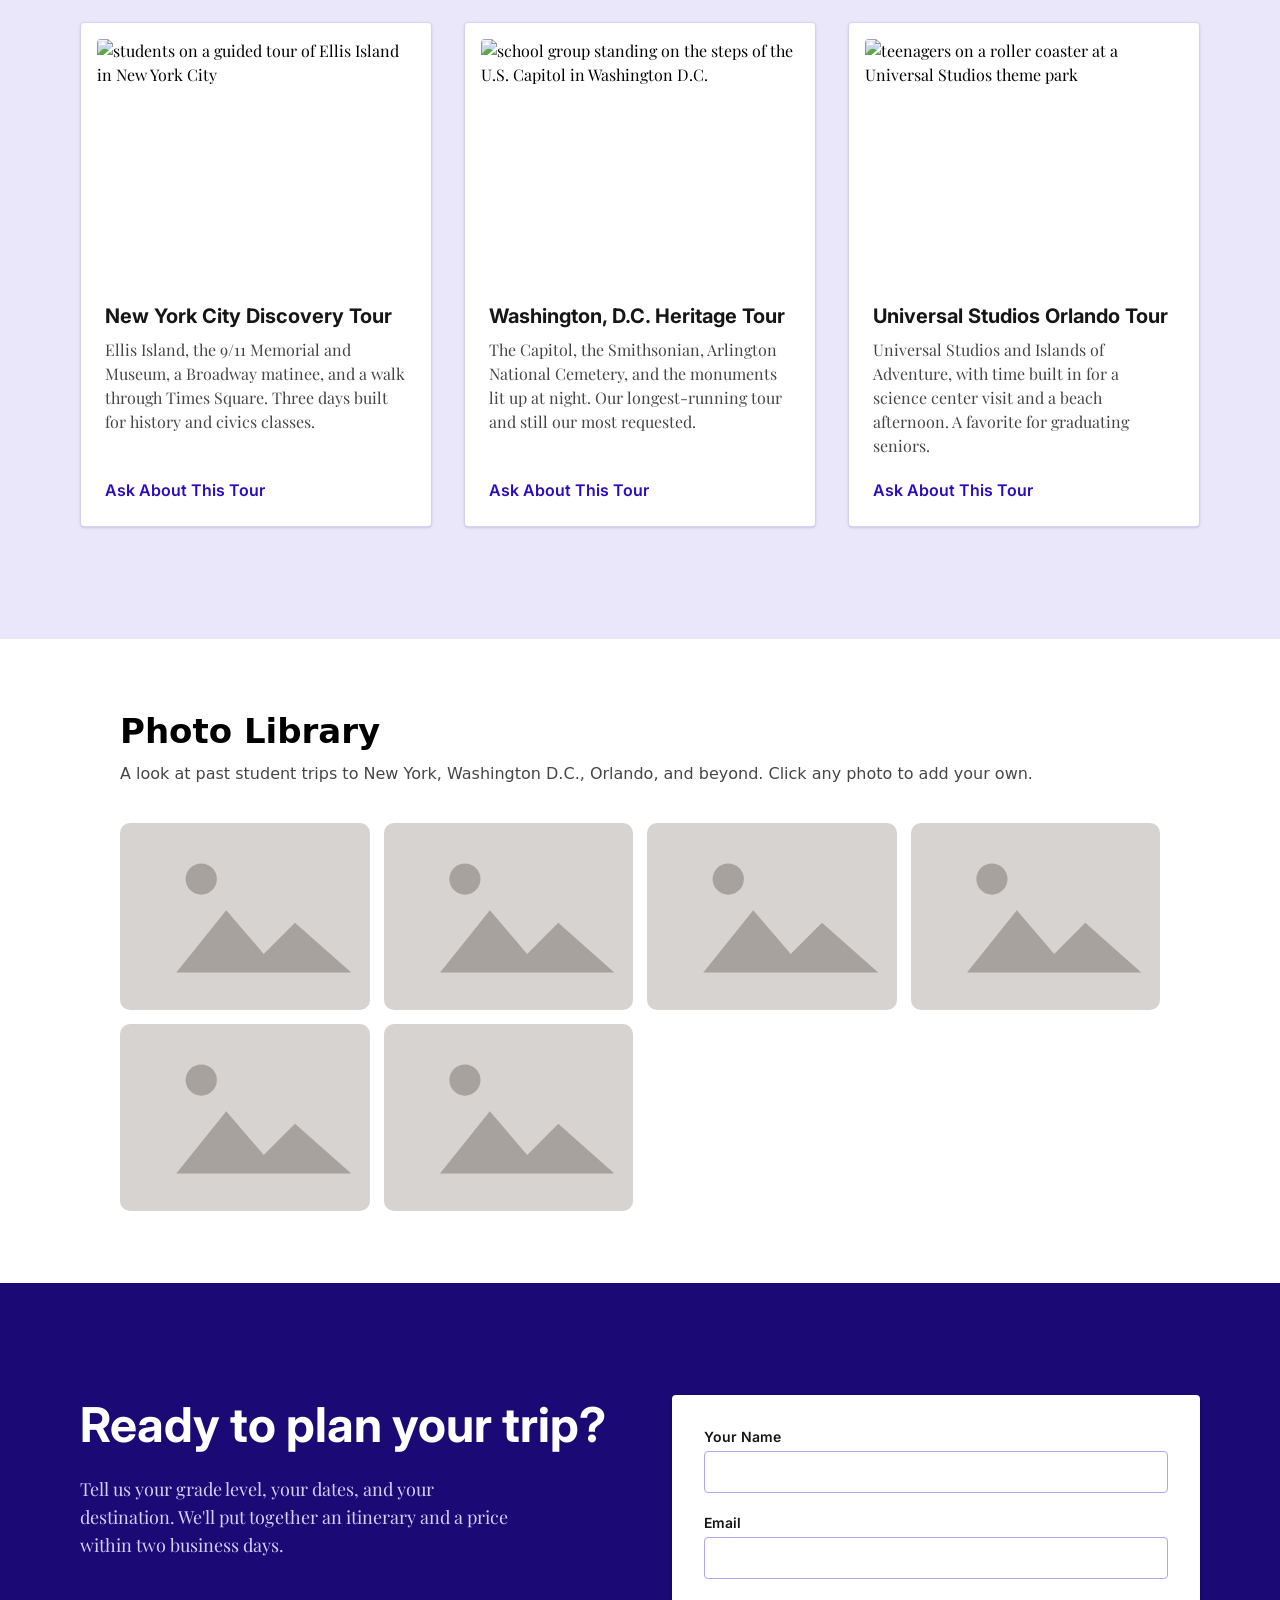
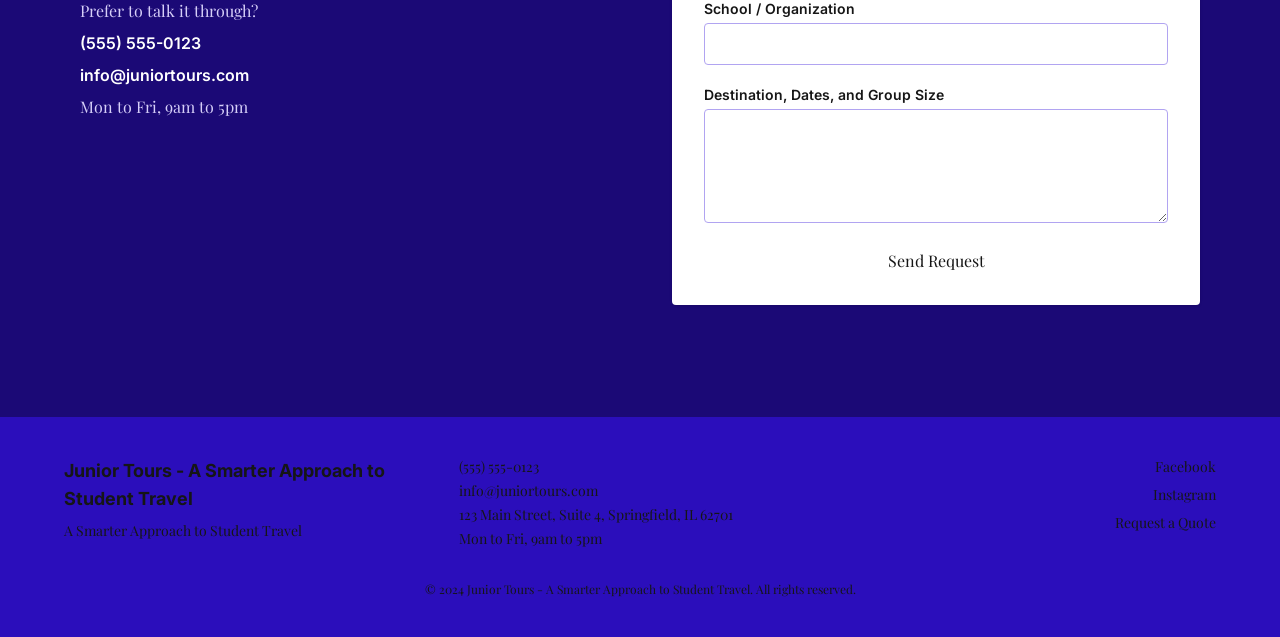
==== commit 15734453: "Update the site theme via the Tibly widget" ====
--- a/index.html
+++ b/index.html
@@ -14,7 +14,7 @@
 <link rel="preconnect" href="https://fonts.googleapis.com"/>
 <link rel="preconnect" href="https://fonts.gstatic.com" crossorigin=""/>
 <link href="https://fonts.googleapis.com/css2?family=Inter:wght@400;600;700&amp;family=Playfair+Display:wght@400;600;700&amp;display=swap" rel="stylesheet"/>
-<link rel="stylesheet" href="/styles.css"/>
+<link rel="stylesheet" href="/styles.css?v=c85c1896"/>
 </head>
 <body>
 <!-- block:header -->
--- a/styles.css
+++ b/styles.css
@@ -1,2 +1,2 @@
 /*! tailwindcss v4.3.2 | MIT License | https://tailwindcss.com */
-@layer properties{@supports (((-webkit-hyphens:none)) and (not (margin-trim:inline))) or ((-moz-orient:inline) and (not (color:rgb(from red r g b)))){*,:before,:after,::backdrop{--tw-space-y-reverse:0;--tw-border-style:solid;--tw-leading:initial;--tw-font-weight:initial;--tw-tracking:initial;--tw-shadow:0 0 #0000;--tw-shadow-color:initial;--tw-shadow-alpha:100%;--tw-inset-shadow:0 0 #0000;--tw-inset-shadow-color:initial;--tw-inset-shadow-alpha:100%;--tw-ring-color:initial;--tw-ring-shadow:0 0 #0000;--tw-inset-ring-color:initial;--tw-inset-ring-shadow:0 0 #0000;--tw-ring-inset:initial;--tw-ring-offset-width:0px;--tw-ring-offset-color:#fff;--tw-ring-offset-shadow:0 0 #0000}}}@layer theme{:root,:host{--font-sans:ui-sans-serif, system-ui, sans-serif, "Apple Color Emoji", "Segoe UI Emoji", "Segoe UI Symbol", "Noto Color Emoji";--font-mono:ui-monospace, SFMono-Regular, Menlo, Monaco, Consolas, "Liberation Mono", "Courier New", monospace;--spacing:.25rem;--container-md:28rem;--container-xl:36rem;--container-2xl:42rem;--container-3xl:48rem;--container-4xl:56rem;--container-5xl:64rem;--container-6xl:72rem;--text-xs:.75rem;--text-xs--line-height:calc(1 / .75);--text-sm:.875rem;--text-sm--line-height:calc(1.25 / .875);--text-base:1rem;--text-base--line-height:calc(1.5 / 1);--text-lg:1.125rem;--text-lg--line-height:calc(1.75 / 1.125);--text-xl:1.25rem;--text-xl--line-height:calc(1.75 / 1.25);--text-2xl:1.5rem;--text-2xl--line-height:calc(2 / 1.5);--text-3xl:1.875rem;--text-3xl--line-height:calc(2.25 / 1.875);--text-4xl:2.25rem;--text-4xl--line-height:calc(2.5 / 2.25);--text-5xl:3rem;--text-5xl--line-height:1;--text-6xl:3.75rem;--text-6xl--line-height:1;--text-7xl:4.5rem;--text-7xl--line-height:1;--text-8xl:6rem;--text-8xl--line-height:1;--font-weight-semibold:600;--font-weight-bold:700;--tracking-tight:-.025em;--tracking-wide:.025em;--tracking-widest:.1em;--leading-tight:1.25;--leading-relaxed:1.625;--default-transition-duration:.15s;--default-transition-timing-function:cubic-bezier(.4, 0, .2, 1);--default-font-family:var(--font-sans);--default-mono-font-family:var(--font-mono);--color-brand-50:#f6e9e9;--color-brand-100:#eed2d2;--color-brand-200:#deaaaa;--color-brand-300:#cd7d7d;--color-brand-400:#b94c4c;--color-brand-500:#a81f1f;--color-brand-600:#901b1b;--color-brand-700:#761616;--color-brand-800:#5b1111;--color-brand-900:#400c0c;--color-surface:#fff;--color-ink:#161616;--font-display:"Inter", serif;--font-body:"Playfair Display", sans-serif}}@layer base{*,:after,:before,::backdrop{box-sizing:border-box;border:0 solid;margin:0;padding:0}::file-selector-button{box-sizing:border-box;border:0 solid;margin:0;padding:0}html,:host{-webkit-text-size-adjust:100%;tab-size:4;line-height:1.5;font-family:var(--default-font-family,ui-sans-serif, system-ui, sans-serif, "Apple Color Emoji", "Segoe UI Emoji", "Segoe UI Symbol", "Noto Color Emoji");font-feature-settings:var(--default-font-feature-settings,normal);font-variation-settings:var(--default-font-variation-settings,normal);-webkit-tap-highlight-color:transparent}hr{height:0;color:inherit;border-top-width:1px}abbr:where([title]){-webkit-text-decoration:underline dotted;text-decoration:underline dotted}h1,h2,h3,h4,h5,h6{font-size:inherit;font-weight:inherit}a{color:inherit;-webkit-text-decoration:inherit;-webkit-text-decoration:inherit;-webkit-text-decoration:inherit;text-decoration:inherit}b,strong{font-weight:bolder}code,kbd,samp,pre{font-family:var(--default-mono-font-family,ui-monospace, SFMono-Regular, Menlo, Monaco, Consolas, "Liberation Mono", "Courier New", monospace);font-feature-settings:var(--default-mono-font-feature-settings,normal);font-variation-settings:var(--default-mono-font-variation-settings,normal);font-size:1em}small{font-size:80%}sub,sup{vertical-align:baseline;font-size:75%;line-height:0;position:relative}sub{bottom:-.25em}sup{top:-.5em}table{text-indent:0;border-color:inherit;border-collapse:collapse}:-moz-focusring{outline:auto}progress{vertical-align:baseline}summary{display:list-item}ol,ul,menu{list-style:none}img,svg,video,canvas,audio,iframe,embed,object{vertical-align:middle;display:block}img,video{max-width:100%;height:auto}button,input,select,optgroup,textarea{font:inherit;font-feature-settings:inherit;font-variation-settings:inherit;letter-spacing:inherit;color:inherit;opacity:1;background-color:#0000;border-radius:0}::file-selector-button{font:inherit;font-feature-settings:inherit;font-variation-settings:inherit;letter-spacing:inherit;color:inherit;opacity:1;background-color:#0000;border-radius:0}:where(select:is([multiple],[size])) optgroup{font-weight:bolder}:where(select:is([multiple],[size])) optgroup option{padding-inline-start:20px}::file-selector-button{margin-inline-end:4px}::placeholder{opacity:1}@supports (not ((-webkit-appearance:-apple-pay-button))) or (contain-intrinsic-size:1px){::placeholder{color:currentColor}@supports (color:color-mix(in lab, red, red)){::placeholder{color:color-mix(in oklab, currentcolor 50%, transparent)}}}textarea{resize:vertical}::-webkit-search-decoration{-webkit-appearance:none}::-webkit-date-and-time-value{min-height:1lh;text-align:inherit}::-webkit-datetime-edit{display:inline-flex}::-webkit-datetime-edit-fields-wrapper{padding:0}::-webkit-datetime-edit{padding-block:0}::-webkit-datetime-edit-year-field{padding-block:0}::-webkit-datetime-edit-month-field{padding-block:0}::-webkit-datetime-edit-day-field{padding-block:0}::-webkit-datetime-edit-hour-field{padding-block:0}::-webkit-datetime-edit-minute-field{padding-block:0}::-webkit-datetime-edit-second-field{padding-block:0}::-webkit-datetime-edit-millisecond-field{padding-block:0}::-webkit-datetime-edit-meridiem-field{padding-block:0}::-webkit-calendar-picker-indicator{line-height:1}:-moz-ui-invalid{box-shadow:none}button,input:where([type=button],[type=reset],[type=submit]){appearance:button}::file-selector-button{appearance:button}::-webkit-inner-spin-button{height:auto}::-webkit-outer-spin-button{height:auto}[hidden]:where(:not([hidden=until-found])){display:none!important}}@layer components;@layer utilities{.relative{position:relative}.z-10{z-index:10}.mx-auto{margin-inline:auto}.-mt-24{margin-top:calc(var(--spacing) * -24)}.mt-2{margin-top:calc(var(--spacing) * 2)}.mt-3{margin-top:calc(var(--spacing) * 3)}.mt-4{margin-top:calc(var(--spacing) * 4)}.mt-5{margin-top:calc(var(--spacing) * 5)}.mt-6{margin-top:calc(var(--spacing) * 6)}.mt-8{margin-top:calc(var(--spacing) * 8)}.mt-10{margin-top:calc(var(--spacing) * 10)}.mb-1{margin-bottom:var(--spacing)}.mb-2{margin-bottom:calc(var(--spacing) * 2)}.mb-4{margin-bottom:calc(var(--spacing) * 4)}.mb-6{margin-bottom:calc(var(--spacing) * 6)}.mb-8{margin-bottom:calc(var(--spacing) * 8)}.mb-12{margin-bottom:calc(var(--spacing) * 12)}.block{display:block}.flex{display:flex}.grid{display:grid}.hidden{display:none}.aspect-\[4\/3\]{aspect-ratio:4/3}.w-full{width:100%}.max-w-2xl{max-width:var(--container-2xl)}.max-w-3xl{max-width:var(--container-3xl)}.max-w-4xl{max-width:var(--container-4xl)}.max-w-5xl{max-width:var(--container-5xl)}.max-w-6xl{max-width:var(--container-6xl)}.max-w-md{max-width:var(--container-md)}.max-w-prose{max-width:65ch}.max-w-xl{max-width:var(--container-xl)}.flex-1{flex:1}.flex-col{flex-direction:column}.items-center{align-items:center}.items-start{align-items:flex-start}.justify-between{justify-content:space-between}.justify-center{justify-content:center}.gap-2{gap:calc(var(--spacing) * 2)}.gap-4{gap:calc(var(--spacing) * 4)}.gap-5{gap:calc(var(--spacing) * 5)}.gap-8{gap:calc(var(--spacing) * 8)}.gap-10{gap:calc(var(--spacing) * 10)}.gap-12{gap:calc(var(--spacing) * 12)}:where(.space-y-1>:not(:last-child)){--tw-space-y-reverse:0;margin-block-start:calc(var(--spacing) * var(--tw-space-y-reverse));margin-block-end:calc(var(--spacing) * calc(1 - var(--tw-space-y-reverse)))}:where(.space-y-2>:not(:last-child)){--tw-space-y-reverse:0;margin-block-start:calc(calc(var(--spacing) * 2) * var(--tw-space-y-reverse));margin-block-end:calc(calc(var(--spacing) * 2) * calc(1 - var(--tw-space-y-reverse)))}:where(.space-y-5>:not(:last-child)){--tw-space-y-reverse:0;margin-block-start:calc(calc(var(--spacing) * 5) * var(--tw-space-y-reverse));margin-block-end:calc(calc(var(--spacing) * 5) * calc(1 - var(--tw-space-y-reverse)))}.overflow-hidden{overflow:hidden}.rounded{border-radius:.25rem}.border{border-style:var(--tw-border-style);border-width:1px}.border-t{border-top-style:var(--tw-border-style);border-top-width:1px}.border-brand-100{border-color:var(--color-brand-100)}.border-brand-200{border-color:var(--color-brand-200)}.border-brand-500{border-color:var(--color-brand-500)}.border-surface\/20{border-color:#fff3}@supports (color:color-mix(in lab, red, red)){.border-surface\/20{border-color:color-mix(in oklab, var(--color-surface) 20%, transparent)}}.bg-brand-50{background-color:var(--color-brand-50)}.bg-brand-600{background-color:var(--color-brand-600)}.bg-brand-700{background-color:var(--color-brand-700)}.bg-brand-800{background-color:var(--color-brand-800)}.bg-brand-900{background-color:var(--color-brand-900)}.bg-ink{background-color:var(--color-ink)}.bg-surface{background-color:var(--color-surface)}.bg-surface\/10{background-color:#ffffff1a}@supports (color:color-mix(in lab, red, red)){.bg-surface\/10{background-color:color-mix(in oklab, var(--color-surface) 10%, transparent)}}.object-cover{object-fit:cover}.p-4{padding:calc(var(--spacing) * 4)}.p-6{padding:calc(var(--spacing) * 6)}.p-8{padding:calc(var(--spacing) * 8)}.px-3{padding-inline:calc(var(--spacing) * 3)}.px-4{padding-inline:calc(var(--spacing) * 4)}.py-2{padding-block:calc(var(--spacing) * 2)}.py-3{padding-block:calc(var(--spacing) * 3)}.py-4{padding-block:calc(var(--spacing) * 4)}.py-10{padding-block:calc(var(--spacing) * 10)}.py-20{padding-block:calc(var(--spacing) * 20)}.py-24{padding-block:calc(var(--spacing) * 24)}.pt-4{padding-top:calc(var(--spacing) * 4)}.pt-6{padding-top:calc(var(--spacing) * 6)}.pt-8{padding-top:calc(var(--spacing) * 8)}.pt-20{padding-top:calc(var(--spacing) * 20)}.pb-0{padding-bottom:0}.pb-24{padding-bottom:calc(var(--spacing) * 24)}.pb-32{padding-bottom:calc(var(--spacing) * 32)}.text-center{text-align:center}.font-body{font-family:var(--font-body)}.font-display{font-family:var(--font-display)}.text-2xl{font-size:var(--text-2xl);line-height:var(--tw-leading,var(--text-2xl--line-height))}.text-3xl{font-size:var(--text-3xl);line-height:var(--tw-leading,var(--text-3xl--line-height))}.text-4xl{font-size:var(--text-4xl);line-height:var(--tw-leading,var(--text-4xl--line-height))}.text-5xl{font-size:var(--text-5xl);line-height:var(--tw-leading,var(--text-5xl--line-height))}.text-base{font-size:var(--text-base);line-height:var(--tw-leading,var(--text-base--line-height))}.text-lg{font-size:var(--text-lg);line-height:var(--tw-leading,var(--text-lg--line-height))}.text-sm{font-size:var(--text-sm);line-height:var(--tw-leading,var(--text-sm--line-height))}.text-xl{font-size:var(--text-xl);line-height:var(--tw-leading,var(--text-xl--line-height))}.text-xs{font-size:var(--text-xs);line-height:var(--tw-leading,var(--text-xs--line-height))}.leading-\[0\.95\]{--tw-leading:.95;line-height:.95}.leading-relaxed{--tw-leading:var(--leading-relaxed);line-height:var(--leading-relaxed)}.leading-tight{--tw-leading:var(--leading-tight);line-height:var(--leading-tight)}.font-bold{--tw-font-weight:var(--font-weight-bold);font-weight:var(--font-weight-bold)}.font-semibold{--tw-font-weight:var(--font-weight-semibold);font-weight:var(--font-weight-semibold)}.tracking-\[0\.2em\]{--tw-tracking:.2em;letter-spacing:.2em}.tracking-tight{--tw-tracking:var(--tracking-tight);letter-spacing:var(--tracking-tight)}.tracking-wide{--tw-tracking:var(--tracking-wide);letter-spacing:var(--tracking-wide)}.tracking-widest{--tw-tracking:var(--tracking-widest);letter-spacing:var(--tracking-widest)}.text-brand-50{color:var(--color-brand-50)}.text-brand-100{color:var(--color-brand-100)}.text-brand-200{color:var(--color-brand-200)}.text-brand-300{color:var(--color-brand-300)}.text-brand-500{color:var(--color-brand-500)}.text-brand-600{color:var(--color-brand-600)}.text-ink{color:var(--color-ink)}.text-ink\/70{color:#161616b3}@supports (color:color-mix(in lab, red, red)){.text-ink\/70{color:color-mix(in oklab, var(--color-ink) 70%, transparent)}}.text-ink\/80{color:#161616cc}@supports (color:color-mix(in lab, red, red)){.text-ink\/80{color:color-mix(in oklab, var(--color-ink) 80%, transparent)}}.text-surface{color:var(--color-surface)}.text-surface\/70{color:#ffffffb3}@supports (color:color-mix(in lab, red, red)){.text-surface\/70{color:color-mix(in oklab, var(--color-surface) 70%, transparent)}}.text-surface\/80{color:#fffc}@supports (color:color-mix(in lab, red, red)){.text-surface\/80{color:color-mix(in oklab, var(--color-surface) 80%, transparent)}}.uppercase{text-transform:uppercase}.italic{font-style:italic}.underline{text-decoration-line:underline}.decoration-transparent{text-decoration-color:#0000}.underline-offset-4{text-underline-offset:4px}.shadow-sm{--tw-shadow:0 1px 3px 0 var(--tw-shadow-color,#0000001a), 0 1px 2px -1px var(--tw-shadow-color,#0000001a);box-shadow:var(--tw-inset-shadow), var(--tw-inset-ring-shadow), var(--tw-ring-offset-shadow), var(--tw-ring-shadow), var(--tw-shadow)}.shadow-xl{--tw-shadow:0 20px 25px -5px var(--tw-shadow-color,#0000001a), 0 8px 10px -6px var(--tw-shadow-color,#0000001a);box-shadow:var(--tw-inset-shadow), var(--tw-inset-ring-shadow), var(--tw-ring-offset-shadow), var(--tw-ring-shadow), var(--tw-shadow)}.transition{transition-property:color,background-color,border-color,outline-color,text-decoration-color,fill,stroke,--tw-gradient-from,--tw-gradient-via,--tw-gradient-to,opacity,box-shadow,transform,translate,scale,rotate,filter,-webkit-backdrop-filter,backdrop-filter,display,content-visibility,overlay,pointer-events;transition-timing-function:var(--tw-ease,var(--default-transition-timing-function));transition-duration:var(--tw-duration,var(--default-transition-duration))}.transition-colors{transition-property:color,background-color,border-color,outline-color,text-decoration-color,fill,stroke,--tw-gradient-from,--tw-gradient-via,--tw-gradient-to;transition-timing-function:var(--tw-ease,var(--default-transition-timing-function));transition-duration:var(--tw-duration,var(--default-transition-duration))}.placeholder\:text-surface\/40::placeholder{color:#fff6}@supports (color:color-mix(in lab, red, red)){.placeholder\:text-surface\/40::placeholder{color:color-mix(in oklab, var(--color-surface) 40%, transparent)}}@media (hover:hover){.hover\:text-brand-800:hover{color:var(--color-brand-800)}.hover\:text-surface:hover{color:var(--color-surface)}.hover\:underline:hover{text-decoration-line:underline}.hover\:decoration-brand-800:hover{-webkit-text-decoration-color:var(--color-brand-800);-webkit-text-decoration-color:var(--color-brand-800);text-decoration-color:var(--color-brand-800)}}.focus\:ring-2:focus{--tw-ring-shadow:var(--tw-ring-inset,) 0 0 0 calc(2px + var(--tw-ring-offset-width)) var(--tw-ring-color,currentcolor);box-shadow:var(--tw-inset-shadow), var(--tw-inset-ring-shadow), var(--tw-ring-offset-shadow), var(--tw-ring-shadow), var(--tw-shadow)}.focus\:ring-brand-300:focus{--tw-ring-color:var(--color-brand-300)}.focus\:ring-brand-400:focus{--tw-ring-color:var(--color-brand-400)}.focus\:outline-none:focus{--tw-outline-style:none;outline-style:none}@media (min-width:40rem){.sm\:-mt-32{margin-top:calc(var(--spacing) * -32)}.sm\:grid-cols-2{grid-template-columns:repeat(2,minmax(0,1fr))}.sm\:grid-cols-3{grid-template-columns:repeat(3,minmax(0,1fr))}.sm\:flex-row{flex-direction:row}.sm\:items-end{align-items:flex-end}.sm\:p-8{padding:calc(var(--spacing) * 8)}.sm\:p-10{padding:calc(var(--spacing) * 10)}.sm\:py-28{padding-block:calc(var(--spacing) * 28)}.sm\:py-32{padding-block:calc(var(--spacing) * 32)}.sm\:pt-28{padding-top:calc(var(--spacing) * 28)}.sm\:pb-40{padding-bottom:calc(var(--spacing) * 40)}.sm\:text-right{text-align:right}.sm\:text-2xl{font-size:var(--text-2xl);line-height:var(--tw-leading,var(--text-2xl--line-height))}.sm\:text-3xl{font-size:var(--text-3xl);line-height:var(--tw-leading,var(--text-3xl--line-height))}.sm\:text-4xl{font-size:var(--text-4xl);line-height:var(--tw-leading,var(--text-4xl--line-height))}.sm\:text-5xl{font-size:var(--text-5xl);line-height:var(--tw-leading,var(--text-5xl--line-height))}.sm\:text-6xl{font-size:var(--text-6xl);line-height:var(--tw-leading,var(--text-6xl--line-height))}.sm\:text-base{font-size:var(--text-base);line-height:var(--tw-leading,var(--text-base--line-height))}.sm\:text-lg{font-size:var(--text-lg);line-height:var(--tw-leading,var(--text-lg--line-height))}.sm\:text-sm{font-size:var(--text-sm);line-height:var(--tw-leading,var(--text-sm--line-height))}.sm\:text-xl{font-size:var(--text-xl);line-height:var(--tw-leading,var(--text-xl--line-height))}}@media (min-width:48rem){.md\:grid-cols-\[1fr_2fr\]{grid-template-columns:1fr 2fr}.md\:gap-16{gap:calc(var(--spacing) * 16)}.md\:py-28{padding-block:calc(var(--spacing) * 28)}.md\:py-32{padding-block:calc(var(--spacing) * 32)}.md\:text-4xl{font-size:var(--text-4xl);line-height:var(--tw-leading,var(--text-4xl--line-height))}.md\:text-7xl{font-size:var(--text-7xl);line-height:var(--tw-leading,var(--text-7xl--line-height))}.md\:text-8xl{font-size:var(--text-8xl);line-height:var(--tw-leading,var(--text-8xl--line-height))}}@media (min-width:64rem){.lg\:col-span-2{grid-column:span 2/span 2}.lg\:col-span-3{grid-column:span 3/span 3}.lg\:grid-cols-2{grid-template-columns:repeat(2,minmax(0,1fr))}.lg\:grid-cols-3{grid-template-columns:repeat(3,minmax(0,1fr))}.lg\:grid-cols-5{grid-template-columns:repeat(5,minmax(0,1fr))}.lg\:gap-14{gap:calc(var(--spacing) * 14)}.lg\:gap-16{gap:calc(var(--spacing) * 16)}.lg\:pt-10{padding-top:calc(var(--spacing) * 10)}}}@property --tw-space-y-reverse{syntax:"*";inherits:false;initial-value:0}@property --tw-border-style{syntax:"*";inherits:false;initial-value:solid}@property --tw-leading{syntax:"*";inherits:false}@property --tw-font-weight{syntax:"*";inherits:false}@property --tw-tracking{syntax:"*";inherits:false}@property --tw-shadow{syntax:"*";inherits:false;initial-value:0 0 #0000}@property --tw-shadow-color{syntax:"*";inherits:false}@property --tw-shadow-alpha{syntax:"<percentage>";inherits:false;initial-value:100%}@property --tw-inset-shadow{syntax:"*";inherits:false;initial-value:0 0 #0000}@property --tw-inset-shadow-color{syntax:"*";inherits:false}@property --tw-inset-shadow-alpha{syntax:"<percentage>";inherits:false;initial-value:100%}@property --tw-ring-color{syntax:"*";inherits:false}@property --tw-ring-shadow{syntax:"*";inherits:false;initial-value:0 0 #0000}@property --tw-inset-ring-color{syntax:"*";inherits:false}@property --tw-inset-ring-shadow{syntax:"*";inherits:false;initial-value:0 0 #0000}@property --tw-ring-inset{syntax:"*";inherits:false}@property --tw-ring-offset-width{syntax:"<length>";inherits:false;initial-value:0}@property --tw-ring-offset-color{syntax:"*";inherits:false;initial-value:#fff}@property --tw-ring-offset-shadow{syntax:"*";inherits:false;initial-value:0 0 #0000}+@layer properties{@supports (((-webkit-hyphens:none)) and (not (margin-trim:inline))) or ((-moz-orient:inline) and (not (color:rgb(from red r g b)))){*,:before,:after,::backdrop{--tw-space-y-reverse:0;--tw-border-style:solid;--tw-leading:initial;--tw-font-weight:initial;--tw-tracking:initial;--tw-shadow:0 0 #0000;--tw-shadow-color:initial;--tw-shadow-alpha:100%;--tw-inset-shadow:0 0 #0000;--tw-inset-shadow-color:initial;--tw-inset-shadow-alpha:100%;--tw-ring-color:initial;--tw-ring-shadow:0 0 #0000;--tw-inset-ring-color:initial;--tw-inset-ring-shadow:0 0 #0000;--tw-ring-inset:initial;--tw-ring-offset-width:0px;--tw-ring-offset-color:#fff;--tw-ring-offset-shadow:0 0 #0000}}}@layer theme{:root,:host{--font-sans:ui-sans-serif, system-ui, sans-serif, "Apple Color Emoji", "Segoe UI Emoji", "Segoe UI Symbol", "Noto Color Emoji";--font-mono:ui-monospace, SFMono-Regular, Menlo, Monaco, Consolas, "Liberation Mono", "Courier New", monospace;--spacing:.25rem;--container-md:28rem;--container-xl:36rem;--container-2xl:42rem;--container-3xl:48rem;--container-4xl:56rem;--container-5xl:64rem;--container-6xl:72rem;--text-xs:.75rem;--text-xs--line-height:calc(1 / .75);--text-sm:.875rem;--text-sm--line-height:calc(1.25 / .875);--text-base:1rem;--text-base--line-height:calc(1.5 / 1);--text-lg:1.125rem;--text-lg--line-height:calc(1.75 / 1.125);--text-xl:1.25rem;--text-xl--line-height:calc(1.75 / 1.25);--text-2xl:1.5rem;--text-2xl--line-height:calc(2 / 1.5);--text-3xl:1.875rem;--text-3xl--line-height:calc(2.25 / 1.875);--text-4xl:2.25rem;--text-4xl--line-height:calc(2.5 / 2.25);--text-5xl:3rem;--text-5xl--line-height:1;--text-6xl:3.75rem;--text-6xl--line-height:1;--text-7xl:4.5rem;--text-7xl--line-height:1;--text-8xl:6rem;--text-8xl--line-height:1;--font-weight-semibold:600;--font-weight-bold:700;--tracking-tight:-.025em;--tracking-wide:.025em;--tracking-widest:.1em;--leading-tight:1.25;--leading-relaxed:1.625;--default-transition-duration:.15s;--default-transition-timing-function:cubic-bezier(.4, 0, .2, 1);--default-font-family:var(--font-sans);--default-mono-font-family:var(--font-mono);--color-brand-50:#ebe7fb;--color-brand-100:#d6cff8;--color-brand-200:#b1a4f1;--color-brand-300:#8874ea;--color-brand-400:#5b40e1;--color-brand-500:#3210da;--color-brand-600:#2b0ebb;--color-brand-700:#230b99;--color-brand-800:#1b0976;--color-brand-900:#130653;--color-surface:#fff;--color-ink:#161616;--font-display:"Inter", serif;--font-body:"Playfair Display", sans-serif;--radius-DEFAULT:10px}}@layer base{*,:after,:before,::backdrop{box-sizing:border-box;border:0 solid;margin:0;padding:0}::file-selector-button{box-sizing:border-box;border:0 solid;margin:0;padding:0}html,:host{-webkit-text-size-adjust:100%;tab-size:4;line-height:1.5;font-family:var(--default-font-family,ui-sans-serif, system-ui, sans-serif, "Apple Color Emoji", "Segoe UI Emoji", "Segoe UI Symbol", "Noto Color Emoji");font-feature-settings:var(--default-font-feature-settings,normal);font-variation-settings:var(--default-font-variation-settings,normal);-webkit-tap-highlight-color:transparent}hr{height:0;color:inherit;border-top-width:1px}abbr:where([title]){-webkit-text-decoration:underline dotted;text-decoration:underline dotted}h1,h2,h3,h4,h5,h6{font-size:inherit;font-weight:inherit}a{color:inherit;-webkit-text-decoration:inherit;-webkit-text-decoration:inherit;-webkit-text-decoration:inherit;text-decoration:inherit}b,strong{font-weight:bolder}code,kbd,samp,pre{font-family:var(--default-mono-font-family,ui-monospace, SFMono-Regular, Menlo, Monaco, Consolas, "Liberation Mono", "Courier New", monospace);font-feature-settings:var(--default-mono-font-feature-settings,normal);font-variation-settings:var(--default-mono-font-variation-settings,normal);font-size:1em}small{font-size:80%}sub,sup{vertical-align:baseline;font-size:75%;line-height:0;position:relative}sub{bottom:-.25em}sup{top:-.5em}table{text-indent:0;border-color:inherit;border-collapse:collapse}:-moz-focusring{outline:auto}progress{vertical-align:baseline}summary{display:list-item}ol,ul,menu{list-style:none}img,svg,video,canvas,audio,iframe,embed,object{vertical-align:middle;display:block}img,video{max-width:100%;height:auto}button,input,select,optgroup,textarea{font:inherit;font-feature-settings:inherit;font-variation-settings:inherit;letter-spacing:inherit;color:inherit;opacity:1;background-color:#0000;border-radius:0}::file-selector-button{font:inherit;font-feature-settings:inherit;font-variation-settings:inherit;letter-spacing:inherit;color:inherit;opacity:1;background-color:#0000;border-radius:0}:where(select:is([multiple],[size])) optgroup{font-weight:bolder}:where(select:is([multiple],[size])) optgroup option{padding-inline-start:20px}::file-selector-button{margin-inline-end:4px}::placeholder{opacity:1}@supports (not ((-webkit-appearance:-apple-pay-button))) or (contain-intrinsic-size:1px){::placeholder{color:currentColor}@supports (color:color-mix(in lab, red, red)){::placeholder{color:color-mix(in oklab, currentcolor 50%, transparent)}}}textarea{resize:vertical}::-webkit-search-decoration{-webkit-appearance:none}::-webkit-date-and-time-value{min-height:1lh;text-align:inherit}::-webkit-datetime-edit{display:inline-flex}::-webkit-datetime-edit-fields-wrapper{padding:0}::-webkit-datetime-edit{padding-block:0}::-webkit-datetime-edit-year-field{padding-block:0}::-webkit-datetime-edit-month-field{padding-block:0}::-webkit-datetime-edit-day-field{padding-block:0}::-webkit-datetime-edit-hour-field{padding-block:0}::-webkit-datetime-edit-minute-field{padding-block:0}::-webkit-datetime-edit-second-field{padding-block:0}::-webkit-datetime-edit-millisecond-field{padding-block:0}::-webkit-datetime-edit-meridiem-field{padding-block:0}::-webkit-calendar-picker-indicator{line-height:1}:-moz-ui-invalid{box-shadow:none}button,input:where([type=button],[type=reset],[type=submit]){appearance:button}::file-selector-button{appearance:button}::-webkit-inner-spin-button{height:auto}::-webkit-outer-spin-button{height:auto}[hidden]:where(:not([hidden=until-found])){display:none!important}}@layer components;@layer utilities{.relative{position:relative}.z-10{z-index:10}.mx-auto{margin-inline:auto}.-mt-24{margin-top:calc(var(--spacing) * -24)}.mt-2{margin-top:calc(var(--spacing) * 2)}.mt-3{margin-top:calc(var(--spacing) * 3)}.mt-4{margin-top:calc(var(--spacing) * 4)}.mt-5{margin-top:calc(var(--spacing) * 5)}.mt-6{margin-top:calc(var(--spacing) * 6)}.mt-8{margin-top:calc(var(--spacing) * 8)}.mt-10{margin-top:calc(var(--spacing) * 10)}.mb-1{margin-bottom:var(--spacing)}.mb-2{margin-bottom:calc(var(--spacing) * 2)}.mb-4{margin-bottom:calc(var(--spacing) * 4)}.mb-6{margin-bottom:calc(var(--spacing) * 6)}.mb-8{margin-bottom:calc(var(--spacing) * 8)}.mb-12{margin-bottom:calc(var(--spacing) * 12)}.block{display:block}.flex{display:flex}.grid{display:grid}.hidden{display:none}.aspect-\[4\/3\]{aspect-ratio:4/3}.w-full{width:100%}.max-w-2xl{max-width:var(--container-2xl)}.max-w-3xl{max-width:var(--container-3xl)}.max-w-4xl{max-width:var(--container-4xl)}.max-w-5xl{max-width:var(--container-5xl)}.max-w-6xl{max-width:var(--container-6xl)}.max-w-md{max-width:var(--container-md)}.max-w-prose{max-width:65ch}.max-w-xl{max-width:var(--container-xl)}.flex-1{flex:1}.flex-col{flex-direction:column}.items-center{align-items:center}.items-start{align-items:flex-start}.justify-between{justify-content:space-between}.justify-center{justify-content:center}.gap-2{gap:calc(var(--spacing) * 2)}.gap-4{gap:calc(var(--spacing) * 4)}.gap-5{gap:calc(var(--spacing) * 5)}.gap-8{gap:calc(var(--spacing) * 8)}.gap-10{gap:calc(var(--spacing) * 10)}.gap-12{gap:calc(var(--spacing) * 12)}:where(.space-y-1>:not(:last-child)){--tw-space-y-reverse:0;margin-block-start:calc(var(--spacing) * var(--tw-space-y-reverse));margin-block-end:calc(var(--spacing) * calc(1 - var(--tw-space-y-reverse)))}:where(.space-y-2>:not(:last-child)){--tw-space-y-reverse:0;margin-block-start:calc(calc(var(--spacing) * 2) * var(--tw-space-y-reverse));margin-block-end:calc(calc(var(--spacing) * 2) * calc(1 - var(--tw-space-y-reverse)))}:where(.space-y-5>:not(:last-child)){--tw-space-y-reverse:0;margin-block-start:calc(calc(var(--spacing) * 5) * var(--tw-space-y-reverse));margin-block-end:calc(calc(var(--spacing) * 5) * calc(1 - var(--tw-space-y-reverse)))}.overflow-hidden{overflow:hidden}.rounded{border-radius:.25rem}.border{border-style:var(--tw-border-style);border-width:1px}.border-t{border-top-style:var(--tw-border-style);border-top-width:1px}.border-brand-100{border-color:var(--color-brand-100)}.border-brand-200{border-color:var(--color-brand-200)}.border-brand-500{border-color:var(--color-brand-500)}.border-surface\/20{border-color:#fff3}@supports (color:color-mix(in lab, red, red)){.border-surface\/20{border-color:color-mix(in oklab, var(--color-surface) 20%, transparent)}}.bg-brand-50{background-color:var(--color-brand-50)}.bg-brand-600{background-color:var(--color-brand-600)}.bg-brand-700{background-color:var(--color-brand-700)}.bg-brand-800{background-color:var(--color-brand-800)}.bg-brand-900{background-color:var(--color-brand-900)}.bg-ink{background-color:var(--color-ink)}.bg-surface{background-color:var(--color-surface)}.bg-surface\/10{background-color:#ffffff1a}@supports (color:color-mix(in lab, red, red)){.bg-surface\/10{background-color:color-mix(in oklab, var(--color-surface) 10%, transparent)}}.object-cover{object-fit:cover}.p-4{padding:calc(var(--spacing) * 4)}.p-6{padding:calc(var(--spacing) * 6)}.p-8{padding:calc(var(--spacing) * 8)}.px-3{padding-inline:calc(var(--spacing) * 3)}.px-4{padding-inline:calc(var(--spacing) * 4)}.py-2{padding-block:calc(var(--spacing) * 2)}.py-3{padding-block:calc(var(--spacing) * 3)}.py-4{padding-block:calc(var(--spacing) * 4)}.py-10{padding-block:calc(var(--spacing) * 10)}.py-20{padding-block:calc(var(--spacing) * 20)}.py-24{padding-block:calc(var(--spacing) * 24)}.pt-4{padding-top:calc(var(--spacing) * 4)}.pt-6{padding-top:calc(var(--spacing) * 6)}.pt-8{padding-top:calc(var(--spacing) * 8)}.pt-20{padding-top:calc(var(--spacing) * 20)}.pb-0{padding-bottom:0}.pb-24{padding-bottom:calc(var(--spacing) * 24)}.pb-32{padding-bottom:calc(var(--spacing) * 32)}.text-center{text-align:center}.font-body{font-family:var(--font-body)}.font-display{font-family:var(--font-display)}.text-2xl{font-size:var(--text-2xl);line-height:var(--tw-leading,var(--text-2xl--line-height))}.text-3xl{font-size:var(--text-3xl);line-height:var(--tw-leading,var(--text-3xl--line-height))}.text-4xl{font-size:var(--text-4xl);line-height:var(--tw-leading,var(--text-4xl--line-height))}.text-5xl{font-size:var(--text-5xl);line-height:var(--tw-leading,var(--text-5xl--line-height))}.text-base{font-size:var(--text-base);line-height:var(--tw-leading,var(--text-base--line-height))}.text-lg{font-size:var(--text-lg);line-height:var(--tw-leading,var(--text-lg--line-height))}.text-sm{font-size:var(--text-sm);line-height:var(--tw-leading,var(--text-sm--line-height))}.text-xl{font-size:var(--text-xl);line-height:var(--tw-leading,var(--text-xl--line-height))}.text-xs{font-size:var(--text-xs);line-height:var(--tw-leading,var(--text-xs--line-height))}.leading-\[0\.95\]{--tw-leading:.95;line-height:.95}.leading-relaxed{--tw-leading:var(--leading-relaxed);line-height:var(--leading-relaxed)}.leading-tight{--tw-leading:var(--leading-tight);line-height:var(--leading-tight)}.font-bold{--tw-font-weight:var(--font-weight-bold);font-weight:var(--font-weight-bold)}.font-semibold{--tw-font-weight:var(--font-weight-semibold);font-weight:var(--font-weight-semibold)}.tracking-\[0\.2em\]{--tw-tracking:.2em;letter-spacing:.2em}.tracking-tight{--tw-tracking:var(--tracking-tight);letter-spacing:var(--tracking-tight)}.tracking-wide{--tw-tracking:var(--tracking-wide);letter-spacing:var(--tracking-wide)}.tracking-widest{--tw-tracking:var(--tracking-widest);letter-spacing:var(--tracking-widest)}.text-brand-50{color:var(--color-brand-50)}.text-brand-100{color:var(--color-brand-100)}.text-brand-200{color:var(--color-brand-200)}.text-brand-300{color:var(--color-brand-300)}.text-brand-500{color:var(--color-brand-500)}.text-brand-600{color:var(--color-brand-600)}.text-ink{color:var(--color-ink)}.text-ink\/70{color:#161616b3}@supports (color:color-mix(in lab, red, red)){.text-ink\/70{color:color-mix(in oklab, var(--color-ink) 70%, transparent)}}.text-ink\/80{color:#161616cc}@supports (color:color-mix(in lab, red, red)){.text-ink\/80{color:color-mix(in oklab, var(--color-ink) 80%, transparent)}}.text-surface{color:var(--color-surface)}.text-surface\/70{color:#ffffffb3}@supports (color:color-mix(in lab, red, red)){.text-surface\/70{color:color-mix(in oklab, var(--color-surface) 70%, transparent)}}.text-surface\/80{color:#fffc}@supports (color:color-mix(in lab, red, red)){.text-surface\/80{color:color-mix(in oklab, var(--color-surface) 80%, transparent)}}.uppercase{text-transform:uppercase}.italic{font-style:italic}.underline{text-decoration-line:underline}.decoration-transparent{text-decoration-color:#0000}.underline-offset-4{text-underline-offset:4px}.shadow-sm{--tw-shadow:0 1px 3px 0 var(--tw-shadow-color,#0000001a), 0 1px 2px -1px var(--tw-shadow-color,#0000001a);box-shadow:var(--tw-inset-shadow), var(--tw-inset-ring-shadow), var(--tw-ring-offset-shadow), var(--tw-ring-shadow), var(--tw-shadow)}.shadow-xl{--tw-shadow:0 20px 25px -5px var(--tw-shadow-color,#0000001a), 0 8px 10px -6px var(--tw-shadow-color,#0000001a);box-shadow:var(--tw-inset-shadow), var(--tw-inset-ring-shadow), var(--tw-ring-offset-shadow), var(--tw-ring-shadow), var(--tw-shadow)}.transition{transition-property:color,background-color,border-color,outline-color,text-decoration-color,fill,stroke,--tw-gradient-from,--tw-gradient-via,--tw-gradient-to,opacity,box-shadow,transform,translate,scale,rotate,filter,-webkit-backdrop-filter,backdrop-filter,display,content-visibility,overlay,pointer-events;transition-timing-function:var(--tw-ease,var(--default-transition-timing-function));transition-duration:var(--tw-duration,var(--default-transition-duration))}.transition-colors{transition-property:color,background-color,border-color,outline-color,text-decoration-color,fill,stroke,--tw-gradient-from,--tw-gradient-via,--tw-gradient-to;transition-timing-function:var(--tw-ease,var(--default-transition-timing-function));transition-duration:var(--tw-duration,var(--default-transition-duration))}.placeholder\:text-surface\/40::placeholder{color:#fff6}@supports (color:color-mix(in lab, red, red)){.placeholder\:text-surface\/40::placeholder{color:color-mix(in oklab, var(--color-surface) 40%, transparent)}}@media (hover:hover){.hover\:text-brand-800:hover{color:var(--color-brand-800)}.hover\:text-surface:hover{color:var(--color-surface)}.hover\:underline:hover{text-decoration-line:underline}.hover\:decoration-brand-800:hover{-webkit-text-decoration-color:var(--color-brand-800);-webkit-text-decoration-color:var(--color-brand-800);text-decoration-color:var(--color-brand-800)}}.focus\:ring-2:focus{--tw-ring-shadow:var(--tw-ring-inset,) 0 0 0 calc(2px + var(--tw-ring-offset-width)) var(--tw-ring-color,currentcolor);box-shadow:var(--tw-inset-shadow), var(--tw-inset-ring-shadow), var(--tw-ring-offset-shadow), var(--tw-ring-shadow), var(--tw-shadow)}.focus\:ring-brand-300:focus{--tw-ring-color:var(--color-brand-300)}.focus\:ring-brand-400:focus{--tw-ring-color:var(--color-brand-400)}.focus\:outline-none:focus{--tw-outline-style:none;outline-style:none}@media (min-width:40rem){.sm\:-mt-32{margin-top:calc(var(--spacing) * -32)}.sm\:grid-cols-2{grid-template-columns:repeat(2,minmax(0,1fr))}.sm\:grid-cols-3{grid-template-columns:repeat(3,minmax(0,1fr))}.sm\:flex-row{flex-direction:row}.sm\:items-end{align-items:flex-end}.sm\:p-8{padding:calc(var(--spacing) * 8)}.sm\:p-10{padding:calc(var(--spacing) * 10)}.sm\:py-28{padding-block:calc(var(--spacing) * 28)}.sm\:py-32{padding-block:calc(var(--spacing) * 32)}.sm\:pt-28{padding-top:calc(var(--spacing) * 28)}.sm\:pb-40{padding-bottom:calc(var(--spacing) * 40)}.sm\:text-right{text-align:right}.sm\:text-2xl{font-size:var(--text-2xl);line-height:var(--tw-leading,var(--text-2xl--line-height))}.sm\:text-3xl{font-size:var(--text-3xl);line-height:var(--tw-leading,var(--text-3xl--line-height))}.sm\:text-4xl{font-size:var(--text-4xl);line-height:var(--tw-leading,var(--text-4xl--line-height))}.sm\:text-5xl{font-size:var(--text-5xl);line-height:var(--tw-leading,var(--text-5xl--line-height))}.sm\:text-6xl{font-size:var(--text-6xl);line-height:var(--tw-leading,var(--text-6xl--line-height))}.sm\:text-base{font-size:var(--text-base);line-height:var(--tw-leading,var(--text-base--line-height))}.sm\:text-lg{font-size:var(--text-lg);line-height:var(--tw-leading,var(--text-lg--line-height))}.sm\:text-sm{font-size:var(--text-sm);line-height:var(--tw-leading,var(--text-sm--line-height))}.sm\:text-xl{font-size:var(--text-xl);line-height:var(--tw-leading,var(--text-xl--line-height))}}@media (min-width:48rem){.md\:grid-cols-\[1fr_2fr\]{grid-template-columns:1fr 2fr}.md\:gap-16{gap:calc(var(--spacing) * 16)}.md\:py-28{padding-block:calc(var(--spacing) * 28)}.md\:py-32{padding-block:calc(var(--spacing) * 32)}.md\:text-4xl{font-size:var(--text-4xl);line-height:var(--tw-leading,var(--text-4xl--line-height))}.md\:text-7xl{font-size:var(--text-7xl);line-height:var(--tw-leading,var(--text-7xl--line-height))}.md\:text-8xl{font-size:var(--text-8xl);line-height:var(--tw-leading,var(--text-8xl--line-height))}}@media (min-width:64rem){.lg\:col-span-2{grid-column:span 2/span 2}.lg\:col-span-3{grid-column:span 3/span 3}.lg\:grid-cols-2{grid-template-columns:repeat(2,minmax(0,1fr))}.lg\:grid-cols-3{grid-template-columns:repeat(3,minmax(0,1fr))}.lg\:grid-cols-5{grid-template-columns:repeat(5,minmax(0,1fr))}.lg\:gap-14{gap:calc(var(--spacing) * 14)}.lg\:gap-16{gap:calc(var(--spacing) * 16)}.lg\:pt-10{padding-top:calc(var(--spacing) * 10)}}}@property --tw-space-y-reverse{syntax:"*";inherits:false;initial-value:0}@property --tw-border-style{syntax:"*";inherits:false;initial-value:solid}@property --tw-leading{syntax:"*";inherits:false}@property --tw-font-weight{syntax:"*";inherits:false}@property --tw-tracking{syntax:"*";inherits:false}@property --tw-shadow{syntax:"*";inherits:false;initial-value:0 0 #0000}@property --tw-shadow-color{syntax:"*";inherits:false}@property --tw-shadow-alpha{syntax:"<percentage>";inherits:false;initial-value:100%}@property --tw-inset-shadow{syntax:"*";inherits:false;initial-value:0 0 #0000}@property --tw-inset-shadow-color{syntax:"*";inherits:false}@property --tw-inset-shadow-alpha{syntax:"<percentage>";inherits:false;initial-value:100%}@property --tw-ring-color{syntax:"*";inherits:false}@property --tw-ring-shadow{syntax:"*";inherits:false;initial-value:0 0 #0000}@property --tw-inset-ring-color{syntax:"*";inherits:false}@property --tw-inset-ring-shadow{syntax:"*";inherits:false;initial-value:0 0 #0000}@property --tw-ring-inset{syntax:"*";inherits:false}@property --tw-ring-offset-width{syntax:"<length>";inherits:false;initial-value:0}@property --tw-ring-offset-color{syntax:"*";inherits:false;initial-value:#fff}@property --tw-ring-offset-shadow{syntax:"*";inherits:false;initial-value:0 0 #0000}
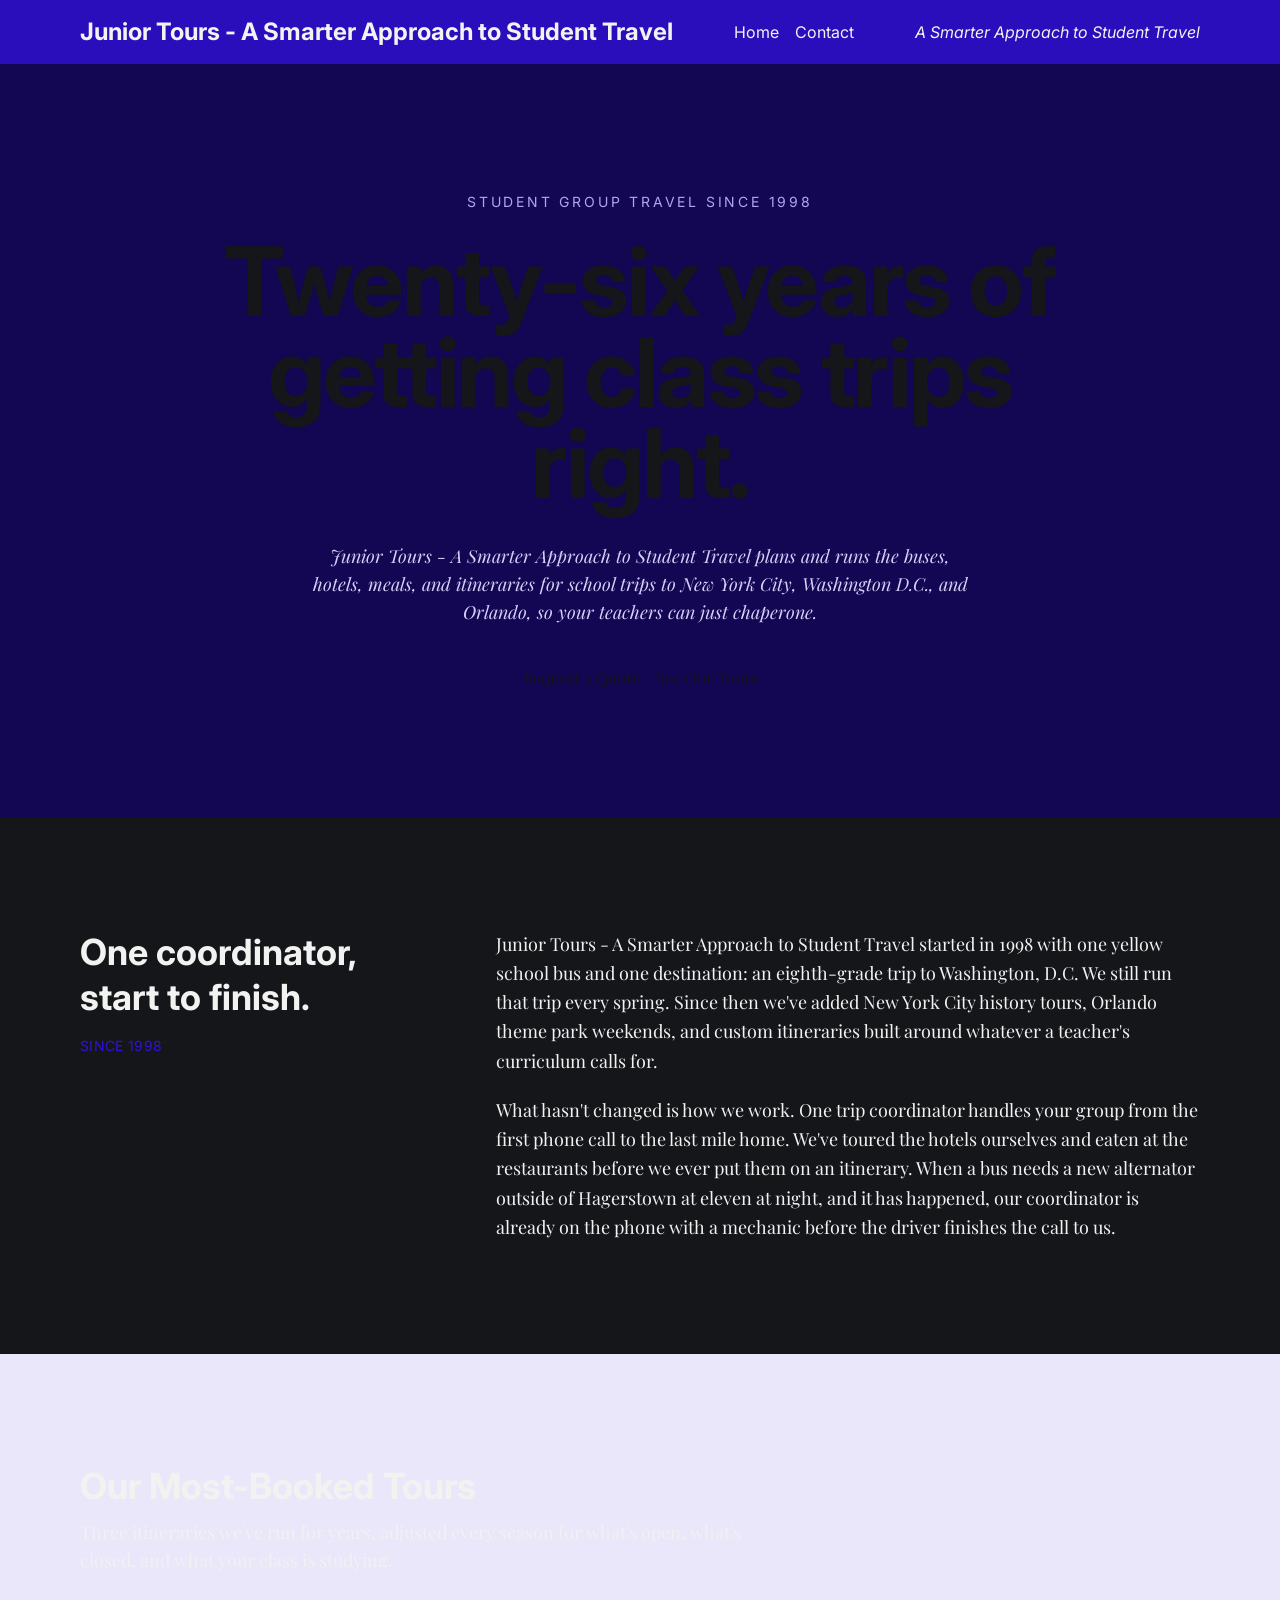
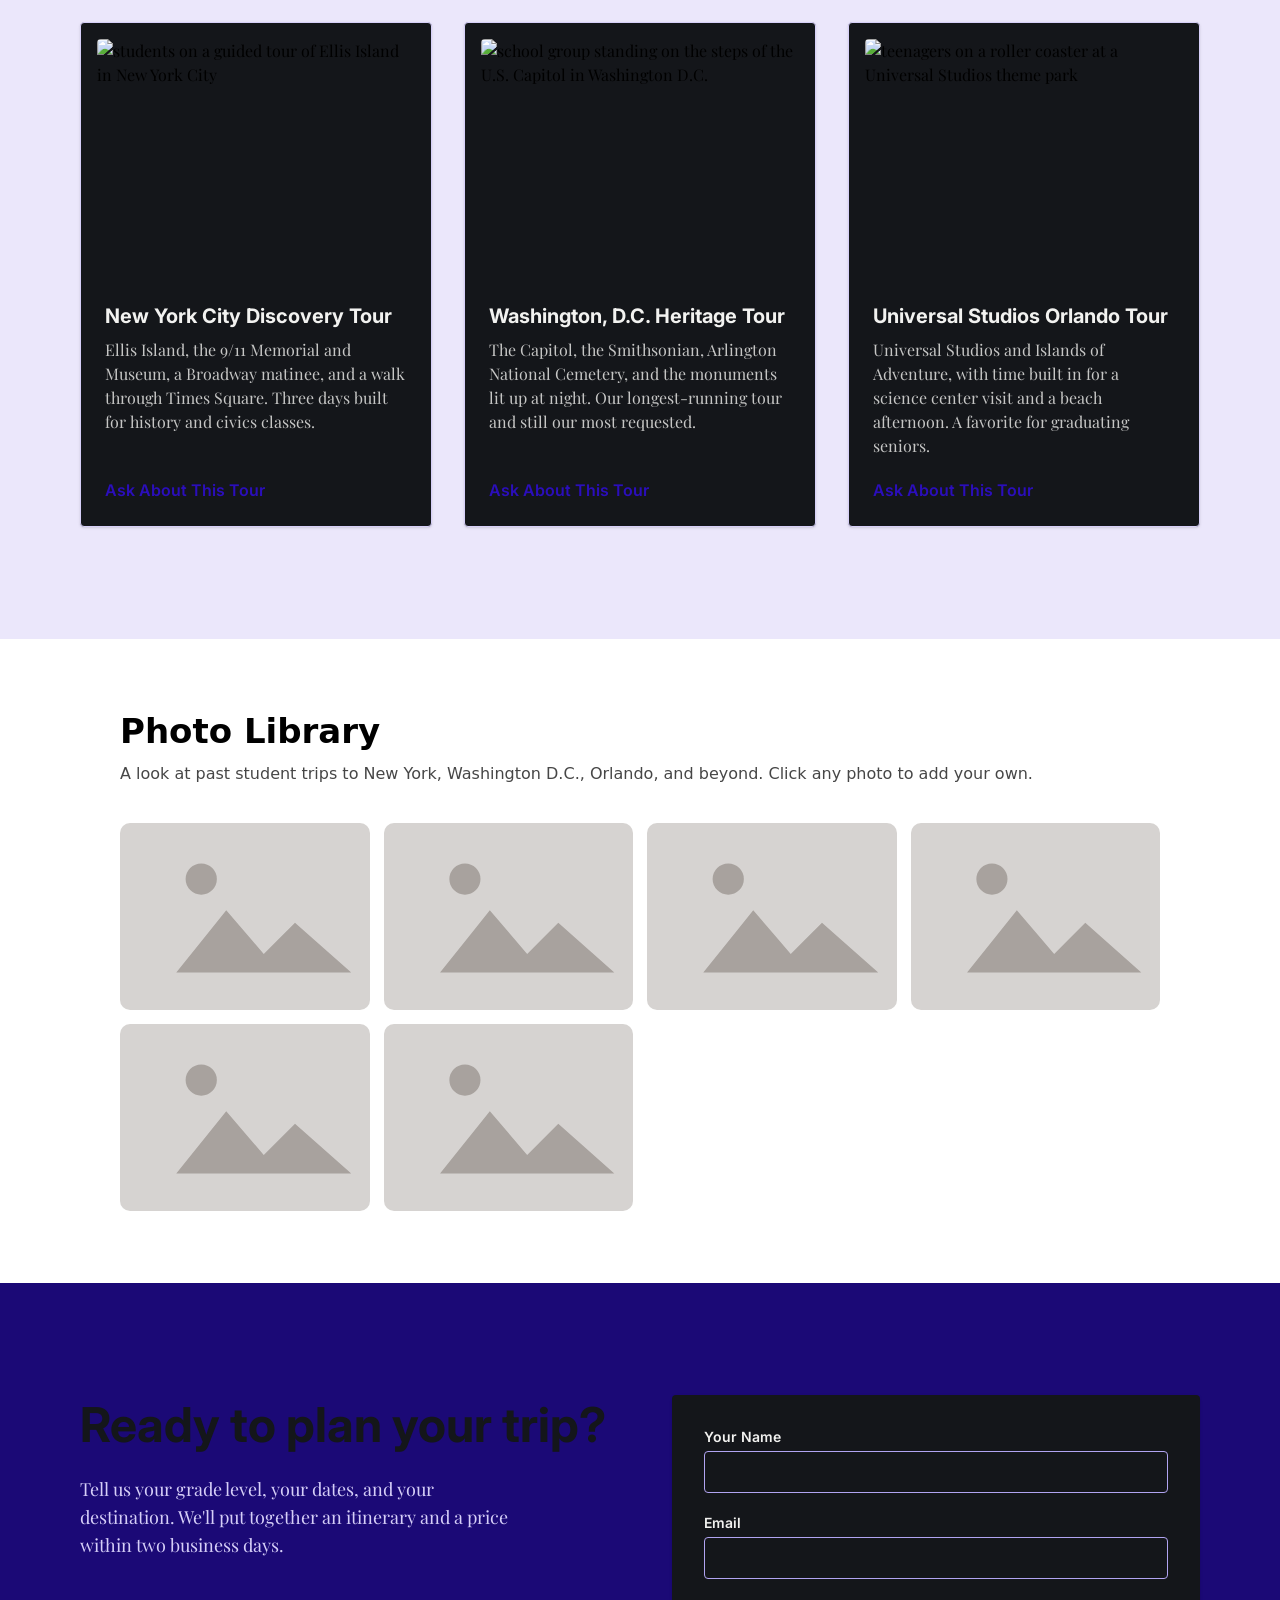
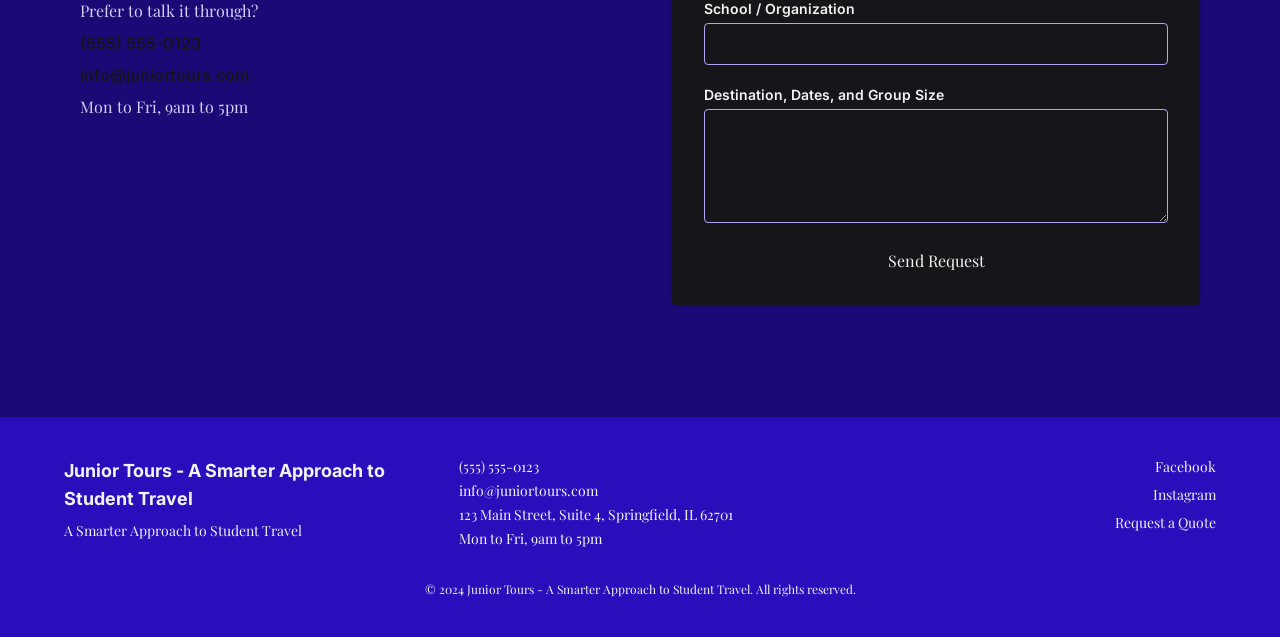
==== commit e6bc3c83: "Update the site theme via the Tibly widget" ====
--- a/index.html
+++ b/index.html
@@ -14,7 +14,7 @@
 <link rel="preconnect" href="https://fonts.googleapis.com"/>
 <link rel="preconnect" href="https://fonts.gstatic.com" crossorigin=""/>
 <link href="https://fonts.googleapis.com/css2?family=Inter:wght@400;600;700&amp;family=Playfair+Display:wght@400;600;700&amp;display=swap" rel="stylesheet"/>
-<link rel="stylesheet" href="/styles.css?v=c85c1896"/>
+<link rel="stylesheet" href="/styles.css?v=978a018c"/>
 </head>
 <body>
 <!-- block:header -->
--- a/styles.css
+++ b/styles.css
@@ -1,2 +1,2 @@
 /*! tailwindcss v4.3.2 | MIT License | https://tailwindcss.com */
-@layer properties{@supports (((-webkit-hyphens:none)) and (not (margin-trim:inline))) or ((-moz-orient:inline) and (not (color:rgb(from red r g b)))){*,:before,:after,::backdrop{--tw-space-y-reverse:0;--tw-border-style:solid;--tw-leading:initial;--tw-font-weight:initial;--tw-tracking:initial;--tw-shadow:0 0 #0000;--tw-shadow-color:initial;--tw-shadow-alpha:100%;--tw-inset-shadow:0 0 #0000;--tw-inset-shadow-color:initial;--tw-inset-shadow-alpha:100%;--tw-ring-color:initial;--tw-ring-shadow:0 0 #0000;--tw-inset-ring-color:initial;--tw-inset-ring-shadow:0 0 #0000;--tw-ring-inset:initial;--tw-ring-offset-width:0px;--tw-ring-offset-color:#fff;--tw-ring-offset-shadow:0 0 #0000}}}@layer theme{:root,:host{--font-sans:ui-sans-serif, system-ui, sans-serif, "Apple Color Emoji", "Segoe UI Emoji", "Segoe UI Symbol", "Noto Color Emoji";--font-mono:ui-monospace, SFMono-Regular, Menlo, Monaco, Consolas, "Liberation Mono", "Courier New", monospace;--spacing:.25rem;--container-md:28rem;--container-xl:36rem;--container-2xl:42rem;--container-3xl:48rem;--container-4xl:56rem;--container-5xl:64rem;--container-6xl:72rem;--text-xs:.75rem;--text-xs--line-height:calc(1 / .75);--text-sm:.875rem;--text-sm--line-height:calc(1.25 / .875);--text-base:1rem;--text-base--line-height:calc(1.5 / 1);--text-lg:1.125rem;--text-lg--line-height:calc(1.75 / 1.125);--text-xl:1.25rem;--text-xl--line-height:calc(1.75 / 1.25);--text-2xl:1.5rem;--text-2xl--line-height:calc(2 / 1.5);--text-3xl:1.875rem;--text-3xl--line-height:calc(2.25 / 1.875);--text-4xl:2.25rem;--text-4xl--line-height:calc(2.5 / 2.25);--text-5xl:3rem;--text-5xl--line-height:1;--text-6xl:3.75rem;--text-6xl--line-height:1;--text-7xl:4.5rem;--text-7xl--line-height:1;--text-8xl:6rem;--text-8xl--line-height:1;--font-weight-semibold:600;--font-weight-bold:700;--tracking-tight:-.025em;--tracking-wide:.025em;--tracking-widest:.1em;--leading-tight:1.25;--leading-relaxed:1.625;--default-transition-duration:.15s;--default-transition-timing-function:cubic-bezier(.4, 0, .2, 1);--default-font-family:var(--font-sans);--default-mono-font-family:var(--font-mono);--color-brand-50:#ebe7fb;--color-brand-100:#d6cff8;--color-brand-200:#b1a4f1;--color-brand-300:#8874ea;--color-brand-400:#5b40e1;--color-brand-500:#3210da;--color-brand-600:#2b0ebb;--color-brand-700:#230b99;--color-brand-800:#1b0976;--color-brand-900:#130653;--color-surface:#fff;--color-ink:#161616;--font-display:"Inter", serif;--font-body:"Playfair Display", sans-serif;--radius-DEFAULT:10px}}@layer base{*,:after,:before,::backdrop{box-sizing:border-box;border:0 solid;margin:0;padding:0}::file-selector-button{box-sizing:border-box;border:0 solid;margin:0;padding:0}html,:host{-webkit-text-size-adjust:100%;tab-size:4;line-height:1.5;font-family:var(--default-font-family,ui-sans-serif, system-ui, sans-serif, "Apple Color Emoji", "Segoe UI Emoji", "Segoe UI Symbol", "Noto Color Emoji");font-feature-settings:var(--default-font-feature-settings,normal);font-variation-settings:var(--default-font-variation-settings,normal);-webkit-tap-highlight-color:transparent}hr{height:0;color:inherit;border-top-width:1px}abbr:where([title]){-webkit-text-decoration:underline dotted;text-decoration:underline dotted}h1,h2,h3,h4,h5,h6{font-size:inherit;font-weight:inherit}a{color:inherit;-webkit-text-decoration:inherit;-webkit-text-decoration:inherit;-webkit-text-decoration:inherit;text-decoration:inherit}b,strong{font-weight:bolder}code,kbd,samp,pre{font-family:var(--default-mono-font-family,ui-monospace, SFMono-Regular, Menlo, Monaco, Consolas, "Liberation Mono", "Courier New", monospace);font-feature-settings:var(--default-mono-font-feature-settings,normal);font-variation-settings:var(--default-mono-font-variation-settings,normal);font-size:1em}small{font-size:80%}sub,sup{vertical-align:baseline;font-size:75%;line-height:0;position:relative}sub{bottom:-.25em}sup{top:-.5em}table{text-indent:0;border-color:inherit;border-collapse:collapse}:-moz-focusring{outline:auto}progress{vertical-align:baseline}summary{display:list-item}ol,ul,menu{list-style:none}img,svg,video,canvas,audio,iframe,embed,object{vertical-align:middle;display:block}img,video{max-width:100%;height:auto}button,input,select,optgroup,textarea{font:inherit;font-feature-settings:inherit;font-variation-settings:inherit;letter-spacing:inherit;color:inherit;opacity:1;background-color:#0000;border-radius:0}::file-selector-button{font:inherit;font-feature-settings:inherit;font-variation-settings:inherit;letter-spacing:inherit;color:inherit;opacity:1;background-color:#0000;border-radius:0}:where(select:is([multiple],[size])) optgroup{font-weight:bolder}:where(select:is([multiple],[size])) optgroup option{padding-inline-start:20px}::file-selector-button{margin-inline-end:4px}::placeholder{opacity:1}@supports (not ((-webkit-appearance:-apple-pay-button))) or (contain-intrinsic-size:1px){::placeholder{color:currentColor}@supports (color:color-mix(in lab, red, red)){::placeholder{color:color-mix(in oklab, currentcolor 50%, transparent)}}}textarea{resize:vertical}::-webkit-search-decoration{-webkit-appearance:none}::-webkit-date-and-time-value{min-height:1lh;text-align:inherit}::-webkit-datetime-edit{display:inline-flex}::-webkit-datetime-edit-fields-wrapper{padding:0}::-webkit-datetime-edit{padding-block:0}::-webkit-datetime-edit-year-field{padding-block:0}::-webkit-datetime-edit-month-field{padding-block:0}::-webkit-datetime-edit-day-field{padding-block:0}::-webkit-datetime-edit-hour-field{padding-block:0}::-webkit-datetime-edit-minute-field{padding-block:0}::-webkit-datetime-edit-second-field{padding-block:0}::-webkit-datetime-edit-millisecond-field{padding-block:0}::-webkit-datetime-edit-meridiem-field{padding-block:0}::-webkit-calendar-picker-indicator{line-height:1}:-moz-ui-invalid{box-shadow:none}button,input:where([type=button],[type=reset],[type=submit]){appearance:button}::file-selector-button{appearance:button}::-webkit-inner-spin-button{height:auto}::-webkit-outer-spin-button{height:auto}[hidden]:where(:not([hidden=until-found])){display:none!important}}@layer components;@layer utilities{.relative{position:relative}.z-10{z-index:10}.mx-auto{margin-inline:auto}.-mt-24{margin-top:calc(var(--spacing) * -24)}.mt-2{margin-top:calc(var(--spacing) * 2)}.mt-3{margin-top:calc(var(--spacing) * 3)}.mt-4{margin-top:calc(var(--spacing) * 4)}.mt-5{margin-top:calc(var(--spacing) * 5)}.mt-6{margin-top:calc(var(--spacing) * 6)}.mt-8{margin-top:calc(var(--spacing) * 8)}.mt-10{margin-top:calc(var(--spacing) * 10)}.mb-1{margin-bottom:var(--spacing)}.mb-2{margin-bottom:calc(var(--spacing) * 2)}.mb-4{margin-bottom:calc(var(--spacing) * 4)}.mb-6{margin-bottom:calc(var(--spacing) * 6)}.mb-8{margin-bottom:calc(var(--spacing) * 8)}.mb-12{margin-bottom:calc(var(--spacing) * 12)}.block{display:block}.flex{display:flex}.grid{display:grid}.hidden{display:none}.aspect-\[4\/3\]{aspect-ratio:4/3}.w-full{width:100%}.max-w-2xl{max-width:var(--container-2xl)}.max-w-3xl{max-width:var(--container-3xl)}.max-w-4xl{max-width:var(--container-4xl)}.max-w-5xl{max-width:var(--container-5xl)}.max-w-6xl{max-width:var(--container-6xl)}.max-w-md{max-width:var(--container-md)}.max-w-prose{max-width:65ch}.max-w-xl{max-width:var(--container-xl)}.flex-1{flex:1}.flex-col{flex-direction:column}.items-center{align-items:center}.items-start{align-items:flex-start}.justify-between{justify-content:space-between}.justify-center{justify-content:center}.gap-2{gap:calc(var(--spacing) * 2)}.gap-4{gap:calc(var(--spacing) * 4)}.gap-5{gap:calc(var(--spacing) * 5)}.gap-8{gap:calc(var(--spacing) * 8)}.gap-10{gap:calc(var(--spacing) * 10)}.gap-12{gap:calc(var(--spacing) * 12)}:where(.space-y-1>:not(:last-child)){--tw-space-y-reverse:0;margin-block-start:calc(var(--spacing) * var(--tw-space-y-reverse));margin-block-end:calc(var(--spacing) * calc(1 - var(--tw-space-y-reverse)))}:where(.space-y-2>:not(:last-child)){--tw-space-y-reverse:0;margin-block-start:calc(calc(var(--spacing) * 2) * var(--tw-space-y-reverse));margin-block-end:calc(calc(var(--spacing) * 2) * calc(1 - var(--tw-space-y-reverse)))}:where(.space-y-5>:not(:last-child)){--tw-space-y-reverse:0;margin-block-start:calc(calc(var(--spacing) * 5) * var(--tw-space-y-reverse));margin-block-end:calc(calc(var(--spacing) * 5) * calc(1 - var(--tw-space-y-reverse)))}.overflow-hidden{overflow:hidden}.rounded{border-radius:.25rem}.border{border-style:var(--tw-border-style);border-width:1px}.border-t{border-top-style:var(--tw-border-style);border-top-width:1px}.border-brand-100{border-color:var(--color-brand-100)}.border-brand-200{border-color:var(--color-brand-200)}.border-brand-500{border-color:var(--color-brand-500)}.border-surface\/20{border-color:#fff3}@supports (color:color-mix(in lab, red, red)){.border-surface\/20{border-color:color-mix(in oklab, var(--color-surface) 20%, transparent)}}.bg-brand-50{background-color:var(--color-brand-50)}.bg-brand-600{background-color:var(--color-brand-600)}.bg-brand-700{background-color:var(--color-brand-700)}.bg-brand-800{background-color:var(--color-brand-800)}.bg-brand-900{background-color:var(--color-brand-900)}.bg-ink{background-color:var(--color-ink)}.bg-surface{background-color:var(--color-surface)}.bg-surface\/10{background-color:#ffffff1a}@supports (color:color-mix(in lab, red, red)){.bg-surface\/10{background-color:color-mix(in oklab, var(--color-surface) 10%, transparent)}}.object-cover{object-fit:cover}.p-4{padding:calc(var(--spacing) * 4)}.p-6{padding:calc(var(--spacing) * 6)}.p-8{padding:calc(var(--spacing) * 8)}.px-3{padding-inline:calc(var(--spacing) * 3)}.px-4{padding-inline:calc(var(--spacing) * 4)}.py-2{padding-block:calc(var(--spacing) * 2)}.py-3{padding-block:calc(var(--spacing) * 3)}.py-4{padding-block:calc(var(--spacing) * 4)}.py-10{padding-block:calc(var(--spacing) * 10)}.py-20{padding-block:calc(var(--spacing) * 20)}.py-24{padding-block:calc(var(--spacing) * 24)}.pt-4{padding-top:calc(var(--spacing) * 4)}.pt-6{padding-top:calc(var(--spacing) * 6)}.pt-8{padding-top:calc(var(--spacing) * 8)}.pt-20{padding-top:calc(var(--spacing) * 20)}.pb-0{padding-bottom:0}.pb-24{padding-bottom:calc(var(--spacing) * 24)}.pb-32{padding-bottom:calc(var(--spacing) * 32)}.text-center{text-align:center}.font-body{font-family:var(--font-body)}.font-display{font-family:var(--font-display)}.text-2xl{font-size:var(--text-2xl);line-height:var(--tw-leading,var(--text-2xl--line-height))}.text-3xl{font-size:var(--text-3xl);line-height:var(--tw-leading,var(--text-3xl--line-height))}.text-4xl{font-size:var(--text-4xl);line-height:var(--tw-leading,var(--text-4xl--line-height))}.text-5xl{font-size:var(--text-5xl);line-height:var(--tw-leading,var(--text-5xl--line-height))}.text-base{font-size:var(--text-base);line-height:var(--tw-leading,var(--text-base--line-height))}.text-lg{font-size:var(--text-lg);line-height:var(--tw-leading,var(--text-lg--line-height))}.text-sm{font-size:var(--text-sm);line-height:var(--tw-leading,var(--text-sm--line-height))}.text-xl{font-size:var(--text-xl);line-height:var(--tw-leading,var(--text-xl--line-height))}.text-xs{font-size:var(--text-xs);line-height:var(--tw-leading,var(--text-xs--line-height))}.leading-\[0\.95\]{--tw-leading:.95;line-height:.95}.leading-relaxed{--tw-leading:var(--leading-relaxed);line-height:var(--leading-relaxed)}.leading-tight{--tw-leading:var(--leading-tight);line-height:var(--leading-tight)}.font-bold{--tw-font-weight:var(--font-weight-bold);font-weight:var(--font-weight-bold)}.font-semibold{--tw-font-weight:var(--font-weight-semibold);font-weight:var(--font-weight-semibold)}.tracking-\[0\.2em\]{--tw-tracking:.2em;letter-spacing:.2em}.tracking-tight{--tw-tracking:var(--tracking-tight);letter-spacing:var(--tracking-tight)}.tracking-wide{--tw-tracking:var(--tracking-wide);letter-spacing:var(--tracking-wide)}.tracking-widest{--tw-tracking:var(--tracking-widest);letter-spacing:var(--tracking-widest)}.text-brand-50{color:var(--color-brand-50)}.text-brand-100{color:var(--color-brand-100)}.text-brand-200{color:var(--color-brand-200)}.text-brand-300{color:var(--color-brand-300)}.text-brand-500{color:var(--color-brand-500)}.text-brand-600{color:var(--color-brand-600)}.text-ink{color:var(--color-ink)}.text-ink\/70{color:#161616b3}@supports (color:color-mix(in lab, red, red)){.text-ink\/70{color:color-mix(in oklab, var(--color-ink) 70%, transparent)}}.text-ink\/80{color:#161616cc}@supports (color:color-mix(in lab, red, red)){.text-ink\/80{color:color-mix(in oklab, var(--color-ink) 80%, transparent)}}.text-surface{color:var(--color-surface)}.text-surface\/70{color:#ffffffb3}@supports (color:color-mix(in lab, red, red)){.text-surface\/70{color:color-mix(in oklab, var(--color-surface) 70%, transparent)}}.text-surface\/80{color:#fffc}@supports (color:color-mix(in lab, red, red)){.text-surface\/80{color:color-mix(in oklab, var(--color-surface) 80%, transparent)}}.uppercase{text-transform:uppercase}.italic{font-style:italic}.underline{text-decoration-line:underline}.decoration-transparent{text-decoration-color:#0000}.underline-offset-4{text-underline-offset:4px}.shadow-sm{--tw-shadow:0 1px 3px 0 var(--tw-shadow-color,#0000001a), 0 1px 2px -1px var(--tw-shadow-color,#0000001a);box-shadow:var(--tw-inset-shadow), var(--tw-inset-ring-shadow), var(--tw-ring-offset-shadow), var(--tw-ring-shadow), var(--tw-shadow)}.shadow-xl{--tw-shadow:0 20px 25px -5px var(--tw-shadow-color,#0000001a), 0 8px 10px -6px var(--tw-shadow-color,#0000001a);box-shadow:var(--tw-inset-shadow), var(--tw-inset-ring-shadow), var(--tw-ring-offset-shadow), var(--tw-ring-shadow), var(--tw-shadow)}.transition{transition-property:color,background-color,border-color,outline-color,text-decoration-color,fill,stroke,--tw-gradient-from,--tw-gradient-via,--tw-gradient-to,opacity,box-shadow,transform,translate,scale,rotate,filter,-webkit-backdrop-filter,backdrop-filter,display,content-visibility,overlay,pointer-events;transition-timing-function:var(--tw-ease,var(--default-transition-timing-function));transition-duration:var(--tw-duration,var(--default-transition-duration))}.transition-colors{transition-property:color,background-color,border-color,outline-color,text-decoration-color,fill,stroke,--tw-gradient-from,--tw-gradient-via,--tw-gradient-to;transition-timing-function:var(--tw-ease,var(--default-transition-timing-function));transition-duration:var(--tw-duration,var(--default-transition-duration))}.placeholder\:text-surface\/40::placeholder{color:#fff6}@supports (color:color-mix(in lab, red, red)){.placeholder\:text-surface\/40::placeholder{color:color-mix(in oklab, var(--color-surface) 40%, transparent)}}@media (hover:hover){.hover\:text-brand-800:hover{color:var(--color-brand-800)}.hover\:text-surface:hover{color:var(--color-surface)}.hover\:underline:hover{text-decoration-line:underline}.hover\:decoration-brand-800:hover{-webkit-text-decoration-color:var(--color-brand-800);-webkit-text-decoration-color:var(--color-brand-800);text-decoration-color:var(--color-brand-800)}}.focus\:ring-2:focus{--tw-ring-shadow:var(--tw-ring-inset,) 0 0 0 calc(2px + var(--tw-ring-offset-width)) var(--tw-ring-color,currentcolor);box-shadow:var(--tw-inset-shadow), var(--tw-inset-ring-shadow), var(--tw-ring-offset-shadow), var(--tw-ring-shadow), var(--tw-shadow)}.focus\:ring-brand-300:focus{--tw-ring-color:var(--color-brand-300)}.focus\:ring-brand-400:focus{--tw-ring-color:var(--color-brand-400)}.focus\:outline-none:focus{--tw-outline-style:none;outline-style:none}@media (min-width:40rem){.sm\:-mt-32{margin-top:calc(var(--spacing) * -32)}.sm\:grid-cols-2{grid-template-columns:repeat(2,minmax(0,1fr))}.sm\:grid-cols-3{grid-template-columns:repeat(3,minmax(0,1fr))}.sm\:flex-row{flex-direction:row}.sm\:items-end{align-items:flex-end}.sm\:p-8{padding:calc(var(--spacing) * 8)}.sm\:p-10{padding:calc(var(--spacing) * 10)}.sm\:py-28{padding-block:calc(var(--spacing) * 28)}.sm\:py-32{padding-block:calc(var(--spacing) * 32)}.sm\:pt-28{padding-top:calc(var(--spacing) * 28)}.sm\:pb-40{padding-bottom:calc(var(--spacing) * 40)}.sm\:text-right{text-align:right}.sm\:text-2xl{font-size:var(--text-2xl);line-height:var(--tw-leading,var(--text-2xl--line-height))}.sm\:text-3xl{font-size:var(--text-3xl);line-height:var(--tw-leading,var(--text-3xl--line-height))}.sm\:text-4xl{font-size:var(--text-4xl);line-height:var(--tw-leading,var(--text-4xl--line-height))}.sm\:text-5xl{font-size:var(--text-5xl);line-height:var(--tw-leading,var(--text-5xl--line-height))}.sm\:text-6xl{font-size:var(--text-6xl);line-height:var(--tw-leading,var(--text-6xl--line-height))}.sm\:text-base{font-size:var(--text-base);line-height:var(--tw-leading,var(--text-base--line-height))}.sm\:text-lg{font-size:var(--text-lg);line-height:var(--tw-leading,var(--text-lg--line-height))}.sm\:text-sm{font-size:var(--text-sm);line-height:var(--tw-leading,var(--text-sm--line-height))}.sm\:text-xl{font-size:var(--text-xl);line-height:var(--tw-leading,var(--text-xl--line-height))}}@media (min-width:48rem){.md\:grid-cols-\[1fr_2fr\]{grid-template-columns:1fr 2fr}.md\:gap-16{gap:calc(var(--spacing) * 16)}.md\:py-28{padding-block:calc(var(--spacing) * 28)}.md\:py-32{padding-block:calc(var(--spacing) * 32)}.md\:text-4xl{font-size:var(--text-4xl);line-height:var(--tw-leading,var(--text-4xl--line-height))}.md\:text-7xl{font-size:var(--text-7xl);line-height:var(--tw-leading,var(--text-7xl--line-height))}.md\:text-8xl{font-size:var(--text-8xl);line-height:var(--tw-leading,var(--text-8xl--line-height))}}@media (min-width:64rem){.lg\:col-span-2{grid-column:span 2/span 2}.lg\:col-span-3{grid-column:span 3/span 3}.lg\:grid-cols-2{grid-template-columns:repeat(2,minmax(0,1fr))}.lg\:grid-cols-3{grid-template-columns:repeat(3,minmax(0,1fr))}.lg\:grid-cols-5{grid-template-columns:repeat(5,minmax(0,1fr))}.lg\:gap-14{gap:calc(var(--spacing) * 14)}.lg\:gap-16{gap:calc(var(--spacing) * 16)}.lg\:pt-10{padding-top:calc(var(--spacing) * 10)}}}@property --tw-space-y-reverse{syntax:"*";inherits:false;initial-value:0}@property --tw-border-style{syntax:"*";inherits:false;initial-value:solid}@property --tw-leading{syntax:"*";inherits:false}@property --tw-font-weight{syntax:"*";inherits:false}@property --tw-tracking{syntax:"*";inherits:false}@property --tw-shadow{syntax:"*";inherits:false;initial-value:0 0 #0000}@property --tw-shadow-color{syntax:"*";inherits:false}@property --tw-shadow-alpha{syntax:"<percentage>";inherits:false;initial-value:100%}@property --tw-inset-shadow{syntax:"*";inherits:false;initial-value:0 0 #0000}@property --tw-inset-shadow-color{syntax:"*";inherits:false}@property --tw-inset-shadow-alpha{syntax:"<percentage>";inherits:false;initial-value:100%}@property --tw-ring-color{syntax:"*";inherits:false}@property --tw-ring-shadow{syntax:"*";inherits:false;initial-value:0 0 #0000}@property --tw-inset-ring-color{syntax:"*";inherits:false}@property --tw-inset-ring-shadow{syntax:"*";inherits:false;initial-value:0 0 #0000}@property --tw-ring-inset{syntax:"*";inherits:false}@property --tw-ring-offset-width{syntax:"<length>";inherits:false;initial-value:0}@property --tw-ring-offset-color{syntax:"*";inherits:false;initial-value:#fff}@property --tw-ring-offset-shadow{syntax:"*";inherits:false;initial-value:0 0 #0000}+@layer properties{@supports (((-webkit-hyphens:none)) and (not (margin-trim:inline))) or ((-moz-orient:inline) and (not (color:rgb(from red r g b)))){*,:before,:after,::backdrop{--tw-space-y-reverse:0;--tw-border-style:solid;--tw-leading:initial;--tw-font-weight:initial;--tw-tracking:initial;--tw-shadow:0 0 #0000;--tw-shadow-color:initial;--tw-shadow-alpha:100%;--tw-inset-shadow:0 0 #0000;--tw-inset-shadow-color:initial;--tw-inset-shadow-alpha:100%;--tw-ring-color:initial;--tw-ring-shadow:0 0 #0000;--tw-inset-ring-color:initial;--tw-inset-ring-shadow:0 0 #0000;--tw-ring-inset:initial;--tw-ring-offset-width:0px;--tw-ring-offset-color:#fff;--tw-ring-offset-shadow:0 0 #0000}}}@layer theme{:root,:host{--font-sans:ui-sans-serif, system-ui, sans-serif, "Apple Color Emoji", "Segoe UI Emoji", "Segoe UI Symbol", "Noto Color Emoji";--font-mono:ui-monospace, SFMono-Regular, Menlo, Monaco, Consolas, "Liberation Mono", "Courier New", monospace;--spacing:.25rem;--container-md:28rem;--container-xl:36rem;--container-2xl:42rem;--container-3xl:48rem;--container-4xl:56rem;--container-5xl:64rem;--container-6xl:72rem;--text-xs:.75rem;--text-xs--line-height:calc(1 / .75);--text-sm:.875rem;--text-sm--line-height:calc(1.25 / .875);--text-base:1rem;--text-base--line-height:calc(1.5 / 1);--text-lg:1.125rem;--text-lg--line-height:calc(1.75 / 1.125);--text-xl:1.25rem;--text-xl--line-height:calc(1.75 / 1.25);--text-2xl:1.5rem;--text-2xl--line-height:calc(2 / 1.5);--text-3xl:1.875rem;--text-3xl--line-height:calc(2.25 / 1.875);--text-4xl:2.25rem;--text-4xl--line-height:calc(2.5 / 2.25);--text-5xl:3rem;--text-5xl--line-height:1;--text-6xl:3.75rem;--text-6xl--line-height:1;--text-7xl:4.5rem;--text-7xl--line-height:1;--text-8xl:6rem;--text-8xl--line-height:1;--font-weight-semibold:600;--font-weight-bold:700;--tracking-tight:-.025em;--tracking-wide:.025em;--tracking-widest:.1em;--leading-tight:1.25;--leading-relaxed:1.625;--default-transition-duration:.15s;--default-transition-timing-function:cubic-bezier(.4, 0, .2, 1);--default-font-family:var(--font-sans);--default-mono-font-family:var(--font-mono);--color-brand-50:#ebe7fb;--color-brand-100:#d6cff8;--color-brand-200:#b1a4f1;--color-brand-300:#8874ea;--color-brand-400:#5b40e1;--color-brand-500:#3210da;--color-brand-600:#2b0ebb;--color-brand-700:#230b99;--color-brand-800:#1b0976;--color-brand-900:#130653;--color-surface:#14161a;--color-ink:#f2f2f0;--font-display:"Inter", serif;--font-body:"Playfair Display", sans-serif;--radius-DEFAULT:10px}}@layer base{*,:after,:before,::backdrop{box-sizing:border-box;border:0 solid;margin:0;padding:0}::file-selector-button{box-sizing:border-box;border:0 solid;margin:0;padding:0}html,:host{-webkit-text-size-adjust:100%;tab-size:4;line-height:1.5;font-family:var(--default-font-family,ui-sans-serif, system-ui, sans-serif, "Apple Color Emoji", "Segoe UI Emoji", "Segoe UI Symbol", "Noto Color Emoji");font-feature-settings:var(--default-font-feature-settings,normal);font-variation-settings:var(--default-font-variation-settings,normal);-webkit-tap-highlight-color:transparent}hr{height:0;color:inherit;border-top-width:1px}abbr:where([title]){-webkit-text-decoration:underline dotted;text-decoration:underline dotted}h1,h2,h3,h4,h5,h6{font-size:inherit;font-weight:inherit}a{color:inherit;-webkit-text-decoration:inherit;-webkit-text-decoration:inherit;-webkit-text-decoration:inherit;text-decoration:inherit}b,strong{font-weight:bolder}code,kbd,samp,pre{font-family:var(--default-mono-font-family,ui-monospace, SFMono-Regular, Menlo, Monaco, Consolas, "Liberation Mono", "Courier New", monospace);font-feature-settings:var(--default-mono-font-feature-settings,normal);font-variation-settings:var(--default-mono-font-variation-settings,normal);font-size:1em}small{font-size:80%}sub,sup{vertical-align:baseline;font-size:75%;line-height:0;position:relative}sub{bottom:-.25em}sup{top:-.5em}table{text-indent:0;border-color:inherit;border-collapse:collapse}:-moz-focusring{outline:auto}progress{vertical-align:baseline}summary{display:list-item}ol,ul,menu{list-style:none}img,svg,video,canvas,audio,iframe,embed,object{vertical-align:middle;display:block}img,video{max-width:100%;height:auto}button,input,select,optgroup,textarea{font:inherit;font-feature-settings:inherit;font-variation-settings:inherit;letter-spacing:inherit;color:inherit;opacity:1;background-color:#0000;border-radius:0}::file-selector-button{font:inherit;font-feature-settings:inherit;font-variation-settings:inherit;letter-spacing:inherit;color:inherit;opacity:1;background-color:#0000;border-radius:0}:where(select:is([multiple],[size])) optgroup{font-weight:bolder}:where(select:is([multiple],[size])) optgroup option{padding-inline-start:20px}::file-selector-button{margin-inline-end:4px}::placeholder{opacity:1}@supports (not ((-webkit-appearance:-apple-pay-button))) or (contain-intrinsic-size:1px){::placeholder{color:currentColor}@supports (color:color-mix(in lab, red, red)){::placeholder{color:color-mix(in oklab, currentcolor 50%, transparent)}}}textarea{resize:vertical}::-webkit-search-decoration{-webkit-appearance:none}::-webkit-date-and-time-value{min-height:1lh;text-align:inherit}::-webkit-datetime-edit{display:inline-flex}::-webkit-datetime-edit-fields-wrapper{padding:0}::-webkit-datetime-edit{padding-block:0}::-webkit-datetime-edit-year-field{padding-block:0}::-webkit-datetime-edit-month-field{padding-block:0}::-webkit-datetime-edit-day-field{padding-block:0}::-webkit-datetime-edit-hour-field{padding-block:0}::-webkit-datetime-edit-minute-field{padding-block:0}::-webkit-datetime-edit-second-field{padding-block:0}::-webkit-datetime-edit-millisecond-field{padding-block:0}::-webkit-datetime-edit-meridiem-field{padding-block:0}::-webkit-calendar-picker-indicator{line-height:1}:-moz-ui-invalid{box-shadow:none}button,input:where([type=button],[type=reset],[type=submit]){appearance:button}::file-selector-button{appearance:button}::-webkit-inner-spin-button{height:auto}::-webkit-outer-spin-button{height:auto}[hidden]:where(:not([hidden=until-found])){display:none!important}}@layer components;@layer utilities{.relative{position:relative}.z-10{z-index:10}.mx-auto{margin-inline:auto}.-mt-24{margin-top:calc(var(--spacing) * -24)}.mt-2{margin-top:calc(var(--spacing) * 2)}.mt-3{margin-top:calc(var(--spacing) * 3)}.mt-4{margin-top:calc(var(--spacing) * 4)}.mt-5{margin-top:calc(var(--spacing) * 5)}.mt-6{margin-top:calc(var(--spacing) * 6)}.mt-8{margin-top:calc(var(--spacing) * 8)}.mt-10{margin-top:calc(var(--spacing) * 10)}.mb-1{margin-bottom:var(--spacing)}.mb-2{margin-bottom:calc(var(--spacing) * 2)}.mb-4{margin-bottom:calc(var(--spacing) * 4)}.mb-6{margin-bottom:calc(var(--spacing) * 6)}.mb-8{margin-bottom:calc(var(--spacing) * 8)}.mb-12{margin-bottom:calc(var(--spacing) * 12)}.block{display:block}.flex{display:flex}.grid{display:grid}.hidden{display:none}.aspect-\[4\/3\]{aspect-ratio:4/3}.w-full{width:100%}.max-w-2xl{max-width:var(--container-2xl)}.max-w-3xl{max-width:var(--container-3xl)}.max-w-4xl{max-width:var(--container-4xl)}.max-w-5xl{max-width:var(--container-5xl)}.max-w-6xl{max-width:var(--container-6xl)}.max-w-md{max-width:var(--container-md)}.max-w-prose{max-width:65ch}.max-w-xl{max-width:var(--container-xl)}.flex-1{flex:1}.flex-col{flex-direction:column}.items-center{align-items:center}.items-start{align-items:flex-start}.justify-between{justify-content:space-between}.justify-center{justify-content:center}.gap-2{gap:calc(var(--spacing) * 2)}.gap-4{gap:calc(var(--spacing) * 4)}.gap-5{gap:calc(var(--spacing) * 5)}.gap-8{gap:calc(var(--spacing) * 8)}.gap-10{gap:calc(var(--spacing) * 10)}.gap-12{gap:calc(var(--spacing) * 12)}:where(.space-y-1>:not(:last-child)){--tw-space-y-reverse:0;margin-block-start:calc(var(--spacing) * var(--tw-space-y-reverse));margin-block-end:calc(var(--spacing) * calc(1 - var(--tw-space-y-reverse)))}:where(.space-y-2>:not(:last-child)){--tw-space-y-reverse:0;margin-block-start:calc(calc(var(--spacing) * 2) * var(--tw-space-y-reverse));margin-block-end:calc(calc(var(--spacing) * 2) * calc(1 - var(--tw-space-y-reverse)))}:where(.space-y-5>:not(:last-child)){--tw-space-y-reverse:0;margin-block-start:calc(calc(var(--spacing) * 5) * var(--tw-space-y-reverse));margin-block-end:calc(calc(var(--spacing) * 5) * calc(1 - var(--tw-space-y-reverse)))}.overflow-hidden{overflow:hidden}.rounded{border-radius:.25rem}.border{border-style:var(--tw-border-style);border-width:1px}.border-t{border-top-style:var(--tw-border-style);border-top-width:1px}.border-brand-100{border-color:var(--color-brand-100)}.border-brand-200{border-color:var(--color-brand-200)}.border-brand-500{border-color:var(--color-brand-500)}.border-surface\/20{border-color:#14161a33}@supports (color:color-mix(in lab, red, red)){.border-surface\/20{border-color:color-mix(in oklab, var(--color-surface) 20%, transparent)}}.bg-brand-50{background-color:var(--color-brand-50)}.bg-brand-600{background-color:var(--color-brand-600)}.bg-brand-700{background-color:var(--color-brand-700)}.bg-brand-800{background-color:var(--color-brand-800)}.bg-brand-900{background-color:var(--color-brand-900)}.bg-ink{background-color:var(--color-ink)}.bg-surface{background-color:var(--color-surface)}.bg-surface\/10{background-color:#14161a1a}@supports (color:color-mix(in lab, red, red)){.bg-surface\/10{background-color:color-mix(in oklab, var(--color-surface) 10%, transparent)}}.object-cover{object-fit:cover}.p-4{padding:calc(var(--spacing) * 4)}.p-6{padding:calc(var(--spacing) * 6)}.p-8{padding:calc(var(--spacing) * 8)}.px-3{padding-inline:calc(var(--spacing) * 3)}.px-4{padding-inline:calc(var(--spacing) * 4)}.py-2{padding-block:calc(var(--spacing) * 2)}.py-3{padding-block:calc(var(--spacing) * 3)}.py-4{padding-block:calc(var(--spacing) * 4)}.py-10{padding-block:calc(var(--spacing) * 10)}.py-20{padding-block:calc(var(--spacing) * 20)}.py-24{padding-block:calc(var(--spacing) * 24)}.pt-4{padding-top:calc(var(--spacing) * 4)}.pt-6{padding-top:calc(var(--spacing) * 6)}.pt-8{padding-top:calc(var(--spacing) * 8)}.pt-20{padding-top:calc(var(--spacing) * 20)}.pb-0{padding-bottom:0}.pb-24{padding-bottom:calc(var(--spacing) * 24)}.pb-32{padding-bottom:calc(var(--spacing) * 32)}.text-center{text-align:center}.font-body{font-family:var(--font-body)}.font-display{font-family:var(--font-display)}.text-2xl{font-size:var(--text-2xl);line-height:var(--tw-leading,var(--text-2xl--line-height))}.text-3xl{font-size:var(--text-3xl);line-height:var(--tw-leading,var(--text-3xl--line-height))}.text-4xl{font-size:var(--text-4xl);line-height:var(--tw-leading,var(--text-4xl--line-height))}.text-5xl{font-size:var(--text-5xl);line-height:var(--tw-leading,var(--text-5xl--line-height))}.text-base{font-size:var(--text-base);line-height:var(--tw-leading,var(--text-base--line-height))}.text-lg{font-size:var(--text-lg);line-height:var(--tw-leading,var(--text-lg--line-height))}.text-sm{font-size:var(--text-sm);line-height:var(--tw-leading,var(--text-sm--line-height))}.text-xl{font-size:var(--text-xl);line-height:var(--tw-leading,var(--text-xl--line-height))}.text-xs{font-size:var(--text-xs);line-height:var(--tw-leading,var(--text-xs--line-height))}.leading-\[0\.95\]{--tw-leading:.95;line-height:.95}.leading-relaxed{--tw-leading:var(--leading-relaxed);line-height:var(--leading-relaxed)}.leading-tight{--tw-leading:var(--leading-tight);line-height:var(--leading-tight)}.font-bold{--tw-font-weight:var(--font-weight-bold);font-weight:var(--font-weight-bold)}.font-semibold{--tw-font-weight:var(--font-weight-semibold);font-weight:var(--font-weight-semibold)}.tracking-\[0\.2em\]{--tw-tracking:.2em;letter-spacing:.2em}.tracking-tight{--tw-tracking:var(--tracking-tight);letter-spacing:var(--tracking-tight)}.tracking-wide{--tw-tracking:var(--tracking-wide);letter-spacing:var(--tracking-wide)}.tracking-widest{--tw-tracking:var(--tracking-widest);letter-spacing:var(--tracking-widest)}.text-brand-50{color:var(--color-brand-50)}.text-brand-100{color:var(--color-brand-100)}.text-brand-200{color:var(--color-brand-200)}.text-brand-300{color:var(--color-brand-300)}.text-brand-500{color:var(--color-brand-500)}.text-brand-600{color:var(--color-brand-600)}.text-ink{color:var(--color-ink)}.text-ink\/70{color:#f2f2f0b3}@supports (color:color-mix(in lab, red, red)){.text-ink\/70{color:color-mix(in oklab, var(--color-ink) 70%, transparent)}}.text-ink\/80{color:#f2f2f0cc}@supports (color:color-mix(in lab, red, red)){.text-ink\/80{color:color-mix(in oklab, var(--color-ink) 80%, transparent)}}.text-surface{color:var(--color-surface)}.text-surface\/70{color:#14161ab3}@supports (color:color-mix(in lab, red, red)){.text-surface\/70{color:color-mix(in oklab, var(--color-surface) 70%, transparent)}}.text-surface\/80{color:#14161acc}@supports (color:color-mix(in lab, red, red)){.text-surface\/80{color:color-mix(in oklab, var(--color-surface) 80%, transparent)}}.uppercase{text-transform:uppercase}.italic{font-style:italic}.underline{text-decoration-line:underline}.decoration-transparent{text-decoration-color:#0000}.underline-offset-4{text-underline-offset:4px}.shadow-sm{--tw-shadow:0 1px 3px 0 var(--tw-shadow-color,#0000001a), 0 1px 2px -1px var(--tw-shadow-color,#0000001a);box-shadow:var(--tw-inset-shadow), var(--tw-inset-ring-shadow), var(--tw-ring-offset-shadow), var(--tw-ring-shadow), var(--tw-shadow)}.shadow-xl{--tw-shadow:0 20px 25px -5px var(--tw-shadow-color,#0000001a), 0 8px 10px -6px var(--tw-shadow-color,#0000001a);box-shadow:var(--tw-inset-shadow), var(--tw-inset-ring-shadow), var(--tw-ring-offset-shadow), var(--tw-ring-shadow), var(--tw-shadow)}.transition{transition-property:color,background-color,border-color,outline-color,text-decoration-color,fill,stroke,--tw-gradient-from,--tw-gradient-via,--tw-gradient-to,opacity,box-shadow,transform,translate,scale,rotate,filter,-webkit-backdrop-filter,backdrop-filter,display,content-visibility,overlay,pointer-events;transition-timing-function:var(--tw-ease,var(--default-transition-timing-function));transition-duration:var(--tw-duration,var(--default-transition-duration))}.transition-colors{transition-property:color,background-color,border-color,outline-color,text-decoration-color,fill,stroke,--tw-gradient-from,--tw-gradient-via,--tw-gradient-to;transition-timing-function:var(--tw-ease,var(--default-transition-timing-function));transition-duration:var(--tw-duration,var(--default-transition-duration))}.placeholder\:text-surface\/40::placeholder{color:#14161a66}@supports (color:color-mix(in lab, red, red)){.placeholder\:text-surface\/40::placeholder{color:color-mix(in oklab, var(--color-surface) 40%, transparent)}}@media (hover:hover){.hover\:text-brand-800:hover{color:var(--color-brand-800)}.hover\:text-surface:hover{color:var(--color-surface)}.hover\:underline:hover{text-decoration-line:underline}.hover\:decoration-brand-800:hover{-webkit-text-decoration-color:var(--color-brand-800);-webkit-text-decoration-color:var(--color-brand-800);text-decoration-color:var(--color-brand-800)}}.focus\:ring-2:focus{--tw-ring-shadow:var(--tw-ring-inset,) 0 0 0 calc(2px + var(--tw-ring-offset-width)) var(--tw-ring-color,currentcolor);box-shadow:var(--tw-inset-shadow), var(--tw-inset-ring-shadow), var(--tw-ring-offset-shadow), var(--tw-ring-shadow), var(--tw-shadow)}.focus\:ring-brand-300:focus{--tw-ring-color:var(--color-brand-300)}.focus\:ring-brand-400:focus{--tw-ring-color:var(--color-brand-400)}.focus\:outline-none:focus{--tw-outline-style:none;outline-style:none}@media (min-width:40rem){.sm\:-mt-32{margin-top:calc(var(--spacing) * -32)}.sm\:grid-cols-2{grid-template-columns:repeat(2,minmax(0,1fr))}.sm\:grid-cols-3{grid-template-columns:repeat(3,minmax(0,1fr))}.sm\:flex-row{flex-direction:row}.sm\:items-end{align-items:flex-end}.sm\:p-8{padding:calc(var(--spacing) * 8)}.sm\:p-10{padding:calc(var(--spacing) * 10)}.sm\:py-28{padding-block:calc(var(--spacing) * 28)}.sm\:py-32{padding-block:calc(var(--spacing) * 32)}.sm\:pt-28{padding-top:calc(var(--spacing) * 28)}.sm\:pb-40{padding-bottom:calc(var(--spacing) * 40)}.sm\:text-right{text-align:right}.sm\:text-2xl{font-size:var(--text-2xl);line-height:var(--tw-leading,var(--text-2xl--line-height))}.sm\:text-3xl{font-size:var(--text-3xl);line-height:var(--tw-leading,var(--text-3xl--line-height))}.sm\:text-4xl{font-size:var(--text-4xl);line-height:var(--tw-leading,var(--text-4xl--line-height))}.sm\:text-5xl{font-size:var(--text-5xl);line-height:var(--tw-leading,var(--text-5xl--line-height))}.sm\:text-6xl{font-size:var(--text-6xl);line-height:var(--tw-leading,var(--text-6xl--line-height))}.sm\:text-base{font-size:var(--text-base);line-height:var(--tw-leading,var(--text-base--line-height))}.sm\:text-lg{font-size:var(--text-lg);line-height:var(--tw-leading,var(--text-lg--line-height))}.sm\:text-sm{font-size:var(--text-sm);line-height:var(--tw-leading,var(--text-sm--line-height))}.sm\:text-xl{font-size:var(--text-xl);line-height:var(--tw-leading,var(--text-xl--line-height))}}@media (min-width:48rem){.md\:grid-cols-\[1fr_2fr\]{grid-template-columns:1fr 2fr}.md\:gap-16{gap:calc(var(--spacing) * 16)}.md\:py-28{padding-block:calc(var(--spacing) * 28)}.md\:py-32{padding-block:calc(var(--spacing) * 32)}.md\:text-4xl{font-size:var(--text-4xl);line-height:var(--tw-leading,var(--text-4xl--line-height))}.md\:text-7xl{font-size:var(--text-7xl);line-height:var(--tw-leading,var(--text-7xl--line-height))}.md\:text-8xl{font-size:var(--text-8xl);line-height:var(--tw-leading,var(--text-8xl--line-height))}}@media (min-width:64rem){.lg\:col-span-2{grid-column:span 2/span 2}.lg\:col-span-3{grid-column:span 3/span 3}.lg\:grid-cols-2{grid-template-columns:repeat(2,minmax(0,1fr))}.lg\:grid-cols-3{grid-template-columns:repeat(3,minmax(0,1fr))}.lg\:grid-cols-5{grid-template-columns:repeat(5,minmax(0,1fr))}.lg\:gap-14{gap:calc(var(--spacing) * 14)}.lg\:gap-16{gap:calc(var(--spacing) * 16)}.lg\:pt-10{padding-top:calc(var(--spacing) * 10)}}}@property --tw-space-y-reverse{syntax:"*";inherits:false;initial-value:0}@property --tw-border-style{syntax:"*";inherits:false;initial-value:solid}@property --tw-leading{syntax:"*";inherits:false}@property --tw-font-weight{syntax:"*";inherits:false}@property --tw-tracking{syntax:"*";inherits:false}@property --tw-shadow{syntax:"*";inherits:false;initial-value:0 0 #0000}@property --tw-shadow-color{syntax:"*";inherits:false}@property --tw-shadow-alpha{syntax:"<percentage>";inherits:false;initial-value:100%}@property --tw-inset-shadow{syntax:"*";inherits:false;initial-value:0 0 #0000}@property --tw-inset-shadow-color{syntax:"*";inherits:false}@property --tw-inset-shadow-alpha{syntax:"<percentage>";inherits:false;initial-value:100%}@property --tw-ring-color{syntax:"*";inherits:false}@property --tw-ring-shadow{syntax:"*";inherits:false;initial-value:0 0 #0000}@property --tw-inset-ring-color{syntax:"*";inherits:false}@property --tw-inset-ring-shadow{syntax:"*";inherits:false;initial-value:0 0 #0000}@property --tw-ring-inset{syntax:"*";inherits:false}@property --tw-ring-offset-width{syntax:"<length>";inherits:false;initial-value:0}@property --tw-ring-offset-color{syntax:"*";inherits:false;initial-value:#fff}@property --tw-ring-offset-shadow{syntax:"*";inherits:false;initial-value:0 0 #0000}
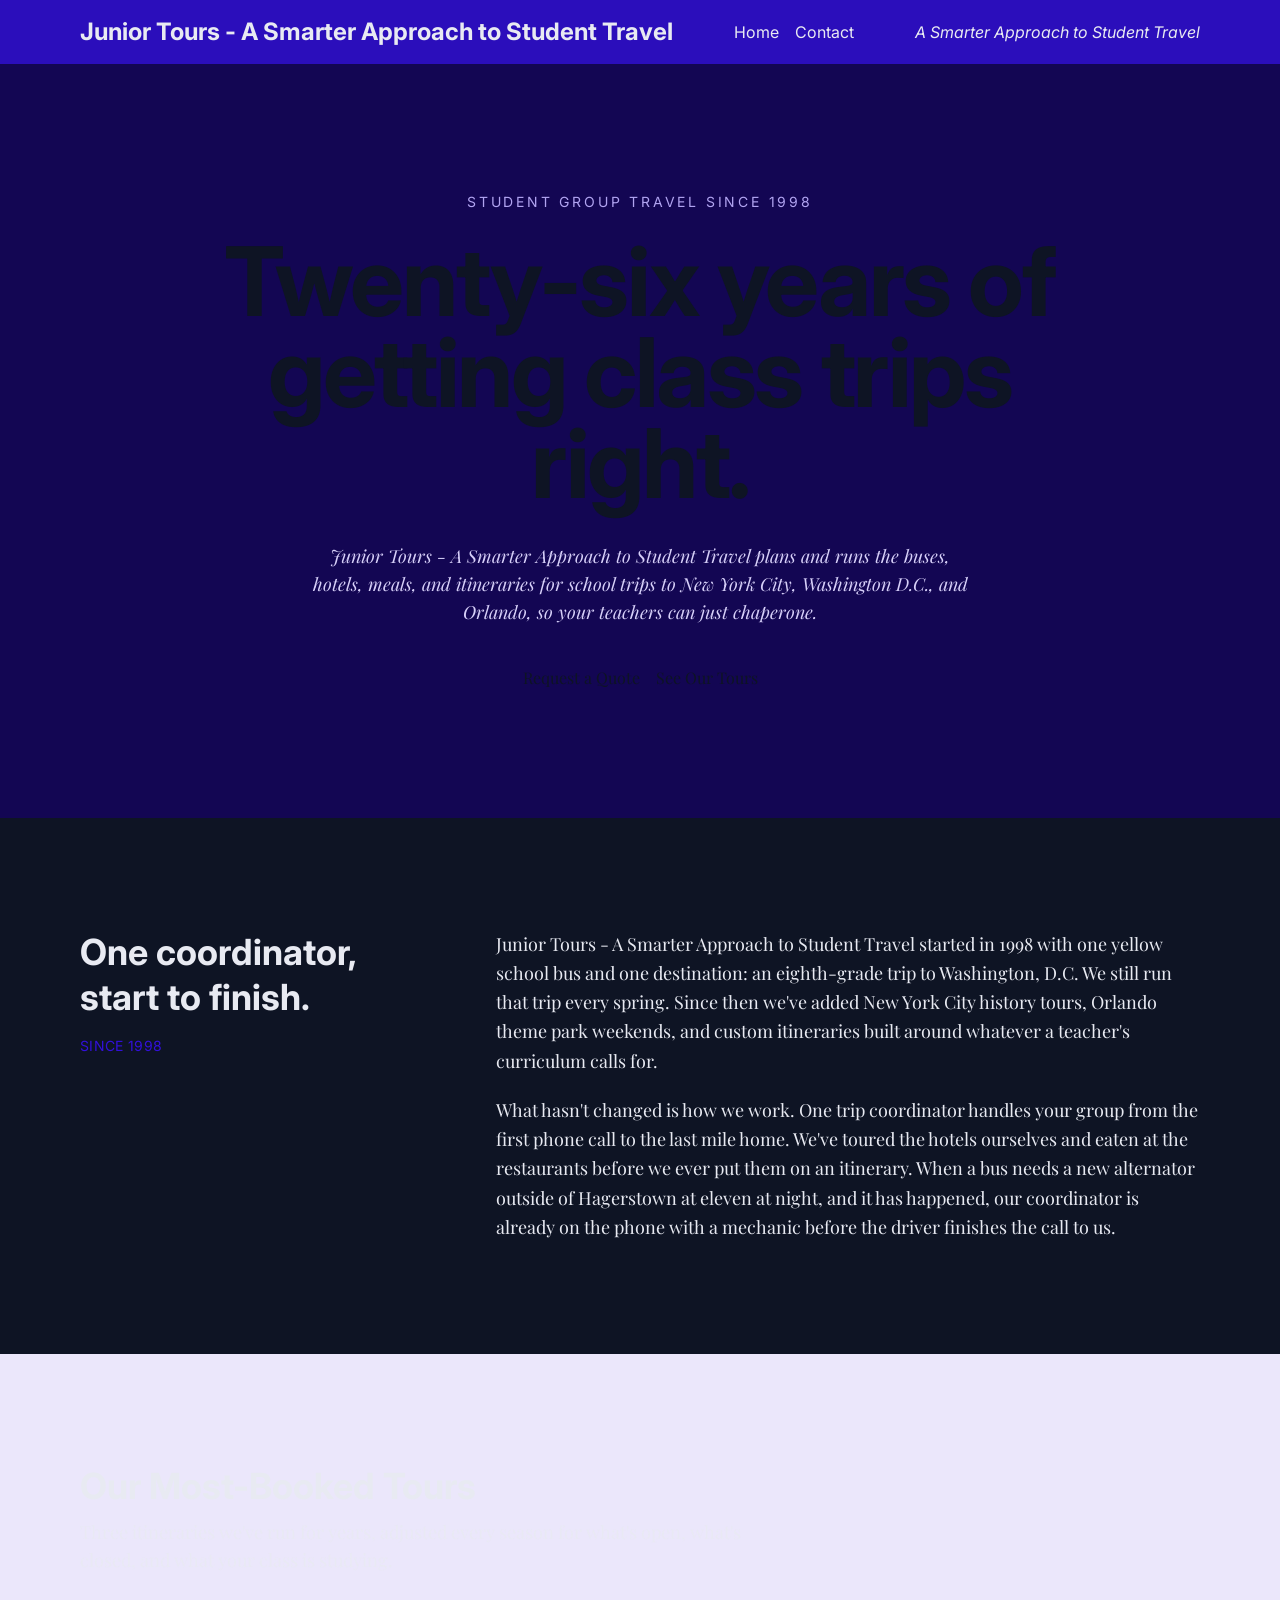
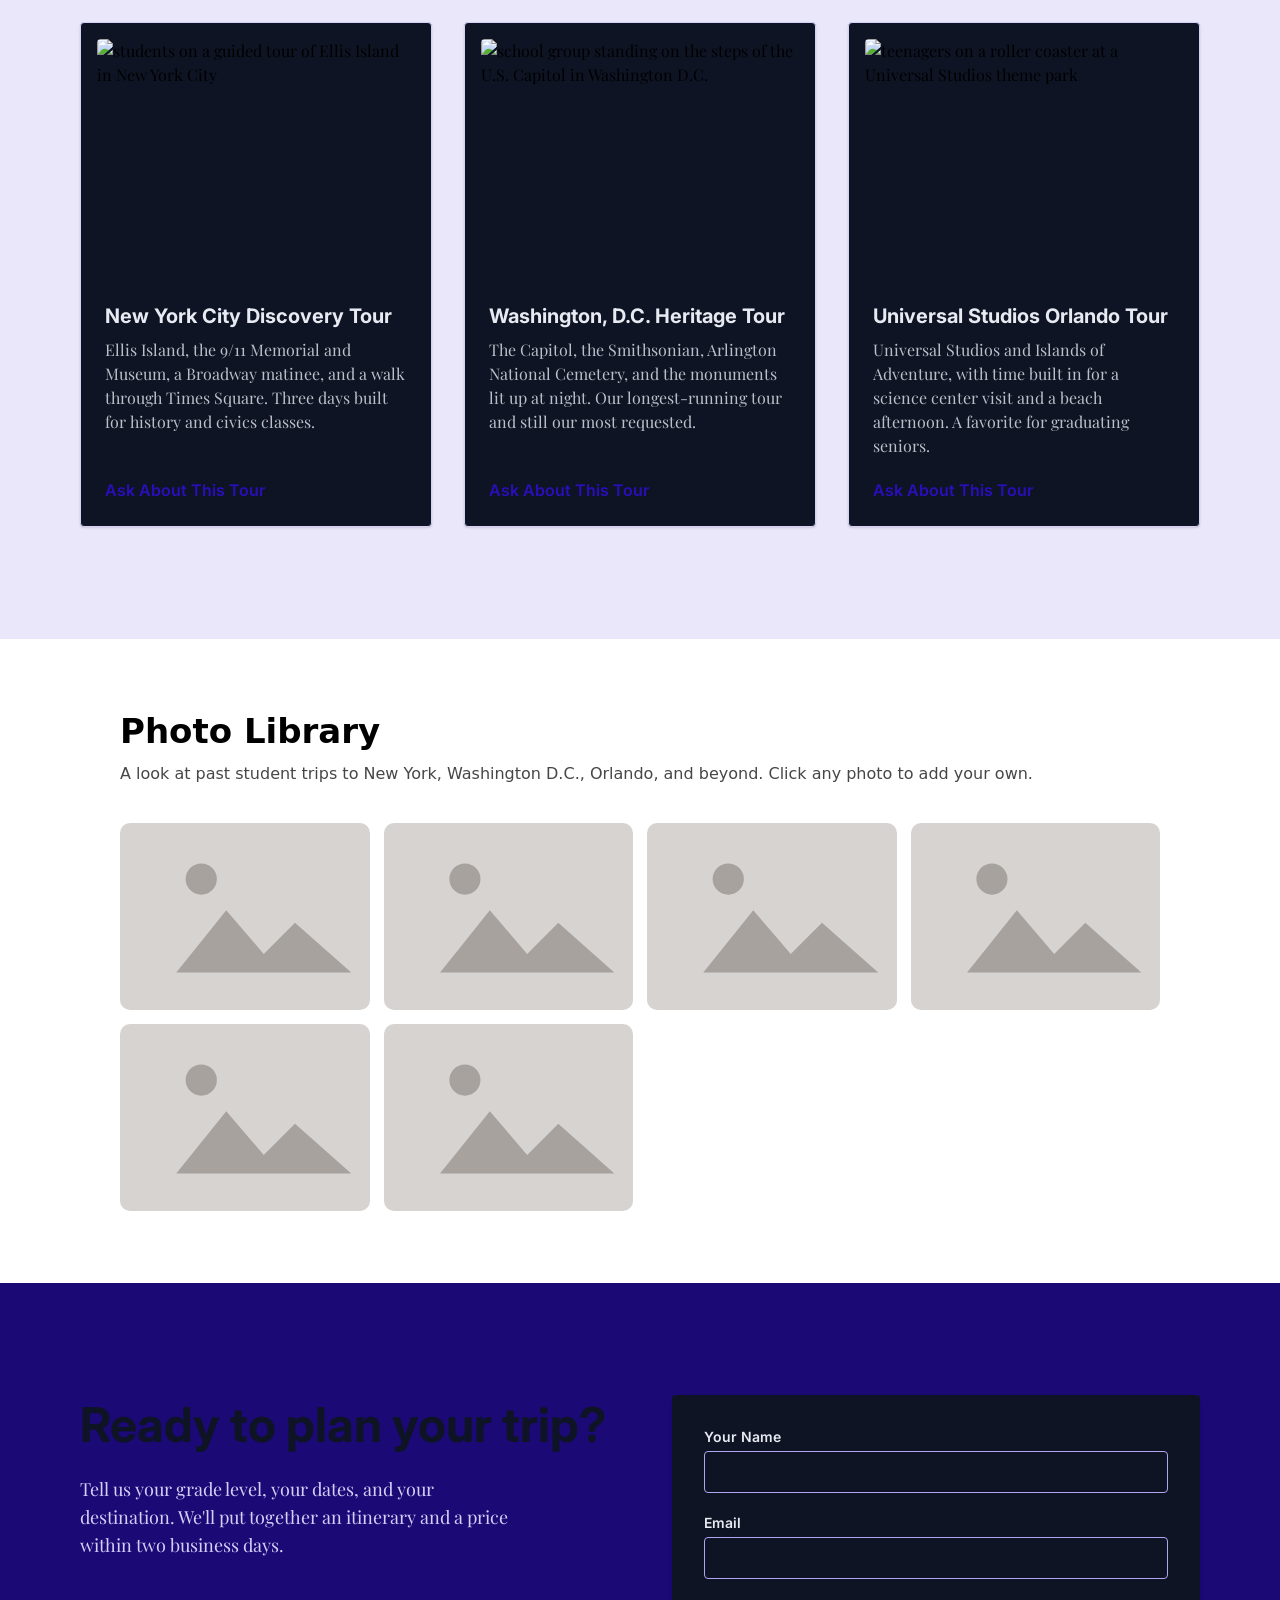
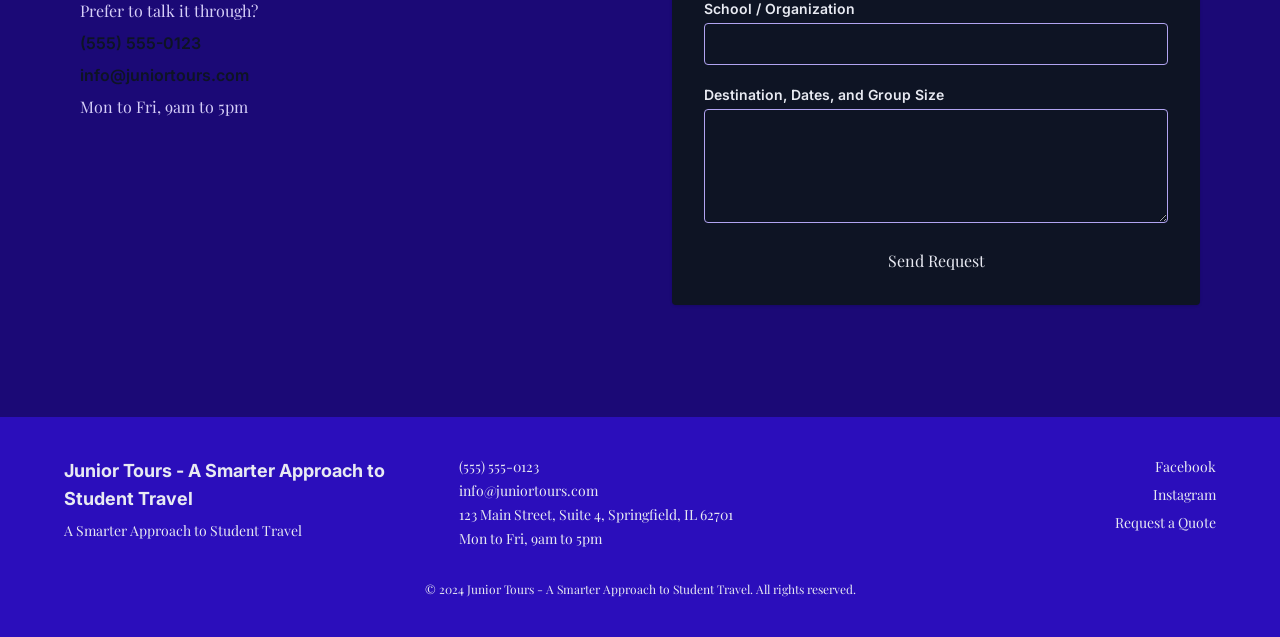
==== commit 94708831: "Update the site theme via the Tibly widget" ====
--- a/index.html
+++ b/index.html
@@ -14,7 +14,7 @@
 <link rel="preconnect" href="https://fonts.googleapis.com"/>
 <link rel="preconnect" href="https://fonts.gstatic.com" crossorigin=""/>
 <link href="https://fonts.googleapis.com/css2?family=Inter:wght@400;600;700&amp;family=Playfair+Display:wght@400;600;700&amp;display=swap" rel="stylesheet"/>
-<link rel="stylesheet" href="/styles.css?v=978a018c"/>
+<link rel="stylesheet" href="/styles.css?v=332ea6b6"/>
 </head>
 <body>
 <!-- block:header -->
--- a/styles.css
+++ b/styles.css
@@ -1,2 +1,2 @@
 /*! tailwindcss v4.3.2 | MIT License | https://tailwindcss.com */
-@layer properties{@supports (((-webkit-hyphens:none)) and (not (margin-trim:inline))) or ((-moz-orient:inline) and (not (color:rgb(from red r g b)))){*,:before,:after,::backdrop{--tw-space-y-reverse:0;--tw-border-style:solid;--tw-leading:initial;--tw-font-weight:initial;--tw-tracking:initial;--tw-shadow:0 0 #0000;--tw-shadow-color:initial;--tw-shadow-alpha:100%;--tw-inset-shadow:0 0 #0000;--tw-inset-shadow-color:initial;--tw-inset-shadow-alpha:100%;--tw-ring-color:initial;--tw-ring-shadow:0 0 #0000;--tw-inset-ring-color:initial;--tw-inset-ring-shadow:0 0 #0000;--tw-ring-inset:initial;--tw-ring-offset-width:0px;--tw-ring-offset-color:#fff;--tw-ring-offset-shadow:0 0 #0000}}}@layer theme{:root,:host{--font-sans:ui-sans-serif, system-ui, sans-serif, "Apple Color Emoji", "Segoe UI Emoji", "Segoe UI Symbol", "Noto Color Emoji";--font-mono:ui-monospace, SFMono-Regular, Menlo, Monaco, Consolas, "Liberation Mono", "Courier New", monospace;--spacing:.25rem;--container-md:28rem;--container-xl:36rem;--container-2xl:42rem;--container-3xl:48rem;--container-4xl:56rem;--container-5xl:64rem;--container-6xl:72rem;--text-xs:.75rem;--text-xs--line-height:calc(1 / .75);--text-sm:.875rem;--text-sm--line-height:calc(1.25 / .875);--text-base:1rem;--text-base--line-height:calc(1.5 / 1);--text-lg:1.125rem;--text-lg--line-height:calc(1.75 / 1.125);--text-xl:1.25rem;--text-xl--line-height:calc(1.75 / 1.25);--text-2xl:1.5rem;--text-2xl--line-height:calc(2 / 1.5);--text-3xl:1.875rem;--text-3xl--line-height:calc(2.25 / 1.875);--text-4xl:2.25rem;--text-4xl--line-height:calc(2.5 / 2.25);--text-5xl:3rem;--text-5xl--line-height:1;--text-6xl:3.75rem;--text-6xl--line-height:1;--text-7xl:4.5rem;--text-7xl--line-height:1;--text-8xl:6rem;--text-8xl--line-height:1;--font-weight-semibold:600;--font-weight-bold:700;--tracking-tight:-.025em;--tracking-wide:.025em;--tracking-widest:.1em;--leading-tight:1.25;--leading-relaxed:1.625;--default-transition-duration:.15s;--default-transition-timing-function:cubic-bezier(.4, 0, .2, 1);--default-font-family:var(--font-sans);--default-mono-font-family:var(--font-mono);--color-brand-50:#ebe7fb;--color-brand-100:#d6cff8;--color-brand-200:#b1a4f1;--color-brand-300:#8874ea;--color-brand-400:#5b40e1;--color-brand-500:#3210da;--color-brand-600:#2b0ebb;--color-brand-700:#230b99;--color-brand-800:#1b0976;--color-brand-900:#130653;--color-surface:#14161a;--color-ink:#f2f2f0;--font-display:"Inter", serif;--font-body:"Playfair Display", sans-serif;--radius-DEFAULT:10px}}@layer base{*,:after,:before,::backdrop{box-sizing:border-box;border:0 solid;margin:0;padding:0}::file-selector-button{box-sizing:border-box;border:0 solid;margin:0;padding:0}html,:host{-webkit-text-size-adjust:100%;tab-size:4;line-height:1.5;font-family:var(--default-font-family,ui-sans-serif, system-ui, sans-serif, "Apple Color Emoji", "Segoe UI Emoji", "Segoe UI Symbol", "Noto Color Emoji");font-feature-settings:var(--default-font-feature-settings,normal);font-variation-settings:var(--default-font-variation-settings,normal);-webkit-tap-highlight-color:transparent}hr{height:0;color:inherit;border-top-width:1px}abbr:where([title]){-webkit-text-decoration:underline dotted;text-decoration:underline dotted}h1,h2,h3,h4,h5,h6{font-size:inherit;font-weight:inherit}a{color:inherit;-webkit-text-decoration:inherit;-webkit-text-decoration:inherit;-webkit-text-decoration:inherit;text-decoration:inherit}b,strong{font-weight:bolder}code,kbd,samp,pre{font-family:var(--default-mono-font-family,ui-monospace, SFMono-Regular, Menlo, Monaco, Consolas, "Liberation Mono", "Courier New", monospace);font-feature-settings:var(--default-mono-font-feature-settings,normal);font-variation-settings:var(--default-mono-font-variation-settings,normal);font-size:1em}small{font-size:80%}sub,sup{vertical-align:baseline;font-size:75%;line-height:0;position:relative}sub{bottom:-.25em}sup{top:-.5em}table{text-indent:0;border-color:inherit;border-collapse:collapse}:-moz-focusring{outline:auto}progress{vertical-align:baseline}summary{display:list-item}ol,ul,menu{list-style:none}img,svg,video,canvas,audio,iframe,embed,object{vertical-align:middle;display:block}img,video{max-width:100%;height:auto}button,input,select,optgroup,textarea{font:inherit;font-feature-settings:inherit;font-variation-settings:inherit;letter-spacing:inherit;color:inherit;opacity:1;background-color:#0000;border-radius:0}::file-selector-button{font:inherit;font-feature-settings:inherit;font-variation-settings:inherit;letter-spacing:inherit;color:inherit;opacity:1;background-color:#0000;border-radius:0}:where(select:is([multiple],[size])) optgroup{font-weight:bolder}:where(select:is([multiple],[size])) optgroup option{padding-inline-start:20px}::file-selector-button{margin-inline-end:4px}::placeholder{opacity:1}@supports (not ((-webkit-appearance:-apple-pay-button))) or (contain-intrinsic-size:1px){::placeholder{color:currentColor}@supports (color:color-mix(in lab, red, red)){::placeholder{color:color-mix(in oklab, currentcolor 50%, transparent)}}}textarea{resize:vertical}::-webkit-search-decoration{-webkit-appearance:none}::-webkit-date-and-time-value{min-height:1lh;text-align:inherit}::-webkit-datetime-edit{display:inline-flex}::-webkit-datetime-edit-fields-wrapper{padding:0}::-webkit-datetime-edit{padding-block:0}::-webkit-datetime-edit-year-field{padding-block:0}::-webkit-datetime-edit-month-field{padding-block:0}::-webkit-datetime-edit-day-field{padding-block:0}::-webkit-datetime-edit-hour-field{padding-block:0}::-webkit-datetime-edit-minute-field{padding-block:0}::-webkit-datetime-edit-second-field{padding-block:0}::-webkit-datetime-edit-millisecond-field{padding-block:0}::-webkit-datetime-edit-meridiem-field{padding-block:0}::-webkit-calendar-picker-indicator{line-height:1}:-moz-ui-invalid{box-shadow:none}button,input:where([type=button],[type=reset],[type=submit]){appearance:button}::file-selector-button{appearance:button}::-webkit-inner-spin-button{height:auto}::-webkit-outer-spin-button{height:auto}[hidden]:where(:not([hidden=until-found])){display:none!important}}@layer components;@layer utilities{.relative{position:relative}.z-10{z-index:10}.mx-auto{margin-inline:auto}.-mt-24{margin-top:calc(var(--spacing) * -24)}.mt-2{margin-top:calc(var(--spacing) * 2)}.mt-3{margin-top:calc(var(--spacing) * 3)}.mt-4{margin-top:calc(var(--spacing) * 4)}.mt-5{margin-top:calc(var(--spacing) * 5)}.mt-6{margin-top:calc(var(--spacing) * 6)}.mt-8{margin-top:calc(var(--spacing) * 8)}.mt-10{margin-top:calc(var(--spacing) * 10)}.mb-1{margin-bottom:var(--spacing)}.mb-2{margin-bottom:calc(var(--spacing) * 2)}.mb-4{margin-bottom:calc(var(--spacing) * 4)}.mb-6{margin-bottom:calc(var(--spacing) * 6)}.mb-8{margin-bottom:calc(var(--spacing) * 8)}.mb-12{margin-bottom:calc(var(--spacing) * 12)}.block{display:block}.flex{display:flex}.grid{display:grid}.hidden{display:none}.aspect-\[4\/3\]{aspect-ratio:4/3}.w-full{width:100%}.max-w-2xl{max-width:var(--container-2xl)}.max-w-3xl{max-width:var(--container-3xl)}.max-w-4xl{max-width:var(--container-4xl)}.max-w-5xl{max-width:var(--container-5xl)}.max-w-6xl{max-width:var(--container-6xl)}.max-w-md{max-width:var(--container-md)}.max-w-prose{max-width:65ch}.max-w-xl{max-width:var(--container-xl)}.flex-1{flex:1}.flex-col{flex-direction:column}.items-center{align-items:center}.items-start{align-items:flex-start}.justify-between{justify-content:space-between}.justify-center{justify-content:center}.gap-2{gap:calc(var(--spacing) * 2)}.gap-4{gap:calc(var(--spacing) * 4)}.gap-5{gap:calc(var(--spacing) * 5)}.gap-8{gap:calc(var(--spacing) * 8)}.gap-10{gap:calc(var(--spacing) * 10)}.gap-12{gap:calc(var(--spacing) * 12)}:where(.space-y-1>:not(:last-child)){--tw-space-y-reverse:0;margin-block-start:calc(var(--spacing) * var(--tw-space-y-reverse));margin-block-end:calc(var(--spacing) * calc(1 - var(--tw-space-y-reverse)))}:where(.space-y-2>:not(:last-child)){--tw-space-y-reverse:0;margin-block-start:calc(calc(var(--spacing) * 2) * var(--tw-space-y-reverse));margin-block-end:calc(calc(var(--spacing) * 2) * calc(1 - var(--tw-space-y-reverse)))}:where(.space-y-5>:not(:last-child)){--tw-space-y-reverse:0;margin-block-start:calc(calc(var(--spacing) * 5) * var(--tw-space-y-reverse));margin-block-end:calc(calc(var(--spacing) * 5) * calc(1 - var(--tw-space-y-reverse)))}.overflow-hidden{overflow:hidden}.rounded{border-radius:.25rem}.border{border-style:var(--tw-border-style);border-width:1px}.border-t{border-top-style:var(--tw-border-style);border-top-width:1px}.border-brand-100{border-color:var(--color-brand-100)}.border-brand-200{border-color:var(--color-brand-200)}.border-brand-500{border-color:var(--color-brand-500)}.border-surface\/20{border-color:#14161a33}@supports (color:color-mix(in lab, red, red)){.border-surface\/20{border-color:color-mix(in oklab, var(--color-surface) 20%, transparent)}}.bg-brand-50{background-color:var(--color-brand-50)}.bg-brand-600{background-color:var(--color-brand-600)}.bg-brand-700{background-color:var(--color-brand-700)}.bg-brand-800{background-color:var(--color-brand-800)}.bg-brand-900{background-color:var(--color-brand-900)}.bg-ink{background-color:var(--color-ink)}.bg-surface{background-color:var(--color-surface)}.bg-surface\/10{background-color:#14161a1a}@supports (color:color-mix(in lab, red, red)){.bg-surface\/10{background-color:color-mix(in oklab, var(--color-surface) 10%, transparent)}}.object-cover{object-fit:cover}.p-4{padding:calc(var(--spacing) * 4)}.p-6{padding:calc(var(--spacing) * 6)}.p-8{padding:calc(var(--spacing) * 8)}.px-3{padding-inline:calc(var(--spacing) * 3)}.px-4{padding-inline:calc(var(--spacing) * 4)}.py-2{padding-block:calc(var(--spacing) * 2)}.py-3{padding-block:calc(var(--spacing) * 3)}.py-4{padding-block:calc(var(--spacing) * 4)}.py-10{padding-block:calc(var(--spacing) * 10)}.py-20{padding-block:calc(var(--spacing) * 20)}.py-24{padding-block:calc(var(--spacing) * 24)}.pt-4{padding-top:calc(var(--spacing) * 4)}.pt-6{padding-top:calc(var(--spacing) * 6)}.pt-8{padding-top:calc(var(--spacing) * 8)}.pt-20{padding-top:calc(var(--spacing) * 20)}.pb-0{padding-bottom:0}.pb-24{padding-bottom:calc(var(--spacing) * 24)}.pb-32{padding-bottom:calc(var(--spacing) * 32)}.text-center{text-align:center}.font-body{font-family:var(--font-body)}.font-display{font-family:var(--font-display)}.text-2xl{font-size:var(--text-2xl);line-height:var(--tw-leading,var(--text-2xl--line-height))}.text-3xl{font-size:var(--text-3xl);line-height:var(--tw-leading,var(--text-3xl--line-height))}.text-4xl{font-size:var(--text-4xl);line-height:var(--tw-leading,var(--text-4xl--line-height))}.text-5xl{font-size:var(--text-5xl);line-height:var(--tw-leading,var(--text-5xl--line-height))}.text-base{font-size:var(--text-base);line-height:var(--tw-leading,var(--text-base--line-height))}.text-lg{font-size:var(--text-lg);line-height:var(--tw-leading,var(--text-lg--line-height))}.text-sm{font-size:var(--text-sm);line-height:var(--tw-leading,var(--text-sm--line-height))}.text-xl{font-size:var(--text-xl);line-height:var(--tw-leading,var(--text-xl--line-height))}.text-xs{font-size:var(--text-xs);line-height:var(--tw-leading,var(--text-xs--line-height))}.leading-\[0\.95\]{--tw-leading:.95;line-height:.95}.leading-relaxed{--tw-leading:var(--leading-relaxed);line-height:var(--leading-relaxed)}.leading-tight{--tw-leading:var(--leading-tight);line-height:var(--leading-tight)}.font-bold{--tw-font-weight:var(--font-weight-bold);font-weight:var(--font-weight-bold)}.font-semibold{--tw-font-weight:var(--font-weight-semibold);font-weight:var(--font-weight-semibold)}.tracking-\[0\.2em\]{--tw-tracking:.2em;letter-spacing:.2em}.tracking-tight{--tw-tracking:var(--tracking-tight);letter-spacing:var(--tracking-tight)}.tracking-wide{--tw-tracking:var(--tracking-wide);letter-spacing:var(--tracking-wide)}.tracking-widest{--tw-tracking:var(--tracking-widest);letter-spacing:var(--tracking-widest)}.text-brand-50{color:var(--color-brand-50)}.text-brand-100{color:var(--color-brand-100)}.text-brand-200{color:var(--color-brand-200)}.text-brand-300{color:var(--color-brand-300)}.text-brand-500{color:var(--color-brand-500)}.text-brand-600{color:var(--color-brand-600)}.text-ink{color:var(--color-ink)}.text-ink\/70{color:#f2f2f0b3}@supports (color:color-mix(in lab, red, red)){.text-ink\/70{color:color-mix(in oklab, var(--color-ink) 70%, transparent)}}.text-ink\/80{color:#f2f2f0cc}@supports (color:color-mix(in lab, red, red)){.text-ink\/80{color:color-mix(in oklab, var(--color-ink) 80%, transparent)}}.text-surface{color:var(--color-surface)}.text-surface\/70{color:#14161ab3}@supports (color:color-mix(in lab, red, red)){.text-surface\/70{color:color-mix(in oklab, var(--color-surface) 70%, transparent)}}.text-surface\/80{color:#14161acc}@supports (color:color-mix(in lab, red, red)){.text-surface\/80{color:color-mix(in oklab, var(--color-surface) 80%, transparent)}}.uppercase{text-transform:uppercase}.italic{font-style:italic}.underline{text-decoration-line:underline}.decoration-transparent{text-decoration-color:#0000}.underline-offset-4{text-underline-offset:4px}.shadow-sm{--tw-shadow:0 1px 3px 0 var(--tw-shadow-color,#0000001a), 0 1px 2px -1px var(--tw-shadow-color,#0000001a);box-shadow:var(--tw-inset-shadow), var(--tw-inset-ring-shadow), var(--tw-ring-offset-shadow), var(--tw-ring-shadow), var(--tw-shadow)}.shadow-xl{--tw-shadow:0 20px 25px -5px var(--tw-shadow-color,#0000001a), 0 8px 10px -6px var(--tw-shadow-color,#0000001a);box-shadow:var(--tw-inset-shadow), var(--tw-inset-ring-shadow), var(--tw-ring-offset-shadow), var(--tw-ring-shadow), var(--tw-shadow)}.transition{transition-property:color,background-color,border-color,outline-color,text-decoration-color,fill,stroke,--tw-gradient-from,--tw-gradient-via,--tw-gradient-to,opacity,box-shadow,transform,translate,scale,rotate,filter,-webkit-backdrop-filter,backdrop-filter,display,content-visibility,overlay,pointer-events;transition-timing-function:var(--tw-ease,var(--default-transition-timing-function));transition-duration:var(--tw-duration,var(--default-transition-duration))}.transition-colors{transition-property:color,background-color,border-color,outline-color,text-decoration-color,fill,stroke,--tw-gradient-from,--tw-gradient-via,--tw-gradient-to;transition-timing-function:var(--tw-ease,var(--default-transition-timing-function));transition-duration:var(--tw-duration,var(--default-transition-duration))}.placeholder\:text-surface\/40::placeholder{color:#14161a66}@supports (color:color-mix(in lab, red, red)){.placeholder\:text-surface\/40::placeholder{color:color-mix(in oklab, var(--color-surface) 40%, transparent)}}@media (hover:hover){.hover\:text-brand-800:hover{color:var(--color-brand-800)}.hover\:text-surface:hover{color:var(--color-surface)}.hover\:underline:hover{text-decoration-line:underline}.hover\:decoration-brand-800:hover{-webkit-text-decoration-color:var(--color-brand-800);-webkit-text-decoration-color:var(--color-brand-800);text-decoration-color:var(--color-brand-800)}}.focus\:ring-2:focus{--tw-ring-shadow:var(--tw-ring-inset,) 0 0 0 calc(2px + var(--tw-ring-offset-width)) var(--tw-ring-color,currentcolor);box-shadow:var(--tw-inset-shadow), var(--tw-inset-ring-shadow), var(--tw-ring-offset-shadow), var(--tw-ring-shadow), var(--tw-shadow)}.focus\:ring-brand-300:focus{--tw-ring-color:var(--color-brand-300)}.focus\:ring-brand-400:focus{--tw-ring-color:var(--color-brand-400)}.focus\:outline-none:focus{--tw-outline-style:none;outline-style:none}@media (min-width:40rem){.sm\:-mt-32{margin-top:calc(var(--spacing) * -32)}.sm\:grid-cols-2{grid-template-columns:repeat(2,minmax(0,1fr))}.sm\:grid-cols-3{grid-template-columns:repeat(3,minmax(0,1fr))}.sm\:flex-row{flex-direction:row}.sm\:items-end{align-items:flex-end}.sm\:p-8{padding:calc(var(--spacing) * 8)}.sm\:p-10{padding:calc(var(--spacing) * 10)}.sm\:py-28{padding-block:calc(var(--spacing) * 28)}.sm\:py-32{padding-block:calc(var(--spacing) * 32)}.sm\:pt-28{padding-top:calc(var(--spacing) * 28)}.sm\:pb-40{padding-bottom:calc(var(--spacing) * 40)}.sm\:text-right{text-align:right}.sm\:text-2xl{font-size:var(--text-2xl);line-height:var(--tw-leading,var(--text-2xl--line-height))}.sm\:text-3xl{font-size:var(--text-3xl);line-height:var(--tw-leading,var(--text-3xl--line-height))}.sm\:text-4xl{font-size:var(--text-4xl);line-height:var(--tw-leading,var(--text-4xl--line-height))}.sm\:text-5xl{font-size:var(--text-5xl);line-height:var(--tw-leading,var(--text-5xl--line-height))}.sm\:text-6xl{font-size:var(--text-6xl);line-height:var(--tw-leading,var(--text-6xl--line-height))}.sm\:text-base{font-size:var(--text-base);line-height:var(--tw-leading,var(--text-base--line-height))}.sm\:text-lg{font-size:var(--text-lg);line-height:var(--tw-leading,var(--text-lg--line-height))}.sm\:text-sm{font-size:var(--text-sm);line-height:var(--tw-leading,var(--text-sm--line-height))}.sm\:text-xl{font-size:var(--text-xl);line-height:var(--tw-leading,var(--text-xl--line-height))}}@media (min-width:48rem){.md\:grid-cols-\[1fr_2fr\]{grid-template-columns:1fr 2fr}.md\:gap-16{gap:calc(var(--spacing) * 16)}.md\:py-28{padding-block:calc(var(--spacing) * 28)}.md\:py-32{padding-block:calc(var(--spacing) * 32)}.md\:text-4xl{font-size:var(--text-4xl);line-height:var(--tw-leading,var(--text-4xl--line-height))}.md\:text-7xl{font-size:var(--text-7xl);line-height:var(--tw-leading,var(--text-7xl--line-height))}.md\:text-8xl{font-size:var(--text-8xl);line-height:var(--tw-leading,var(--text-8xl--line-height))}}@media (min-width:64rem){.lg\:col-span-2{grid-column:span 2/span 2}.lg\:col-span-3{grid-column:span 3/span 3}.lg\:grid-cols-2{grid-template-columns:repeat(2,minmax(0,1fr))}.lg\:grid-cols-3{grid-template-columns:repeat(3,minmax(0,1fr))}.lg\:grid-cols-5{grid-template-columns:repeat(5,minmax(0,1fr))}.lg\:gap-14{gap:calc(var(--spacing) * 14)}.lg\:gap-16{gap:calc(var(--spacing) * 16)}.lg\:pt-10{padding-top:calc(var(--spacing) * 10)}}}@property --tw-space-y-reverse{syntax:"*";inherits:false;initial-value:0}@property --tw-border-style{syntax:"*";inherits:false;initial-value:solid}@property --tw-leading{syntax:"*";inherits:false}@property --tw-font-weight{syntax:"*";inherits:false}@property --tw-tracking{syntax:"*";inherits:false}@property --tw-shadow{syntax:"*";inherits:false;initial-value:0 0 #0000}@property --tw-shadow-color{syntax:"*";inherits:false}@property --tw-shadow-alpha{syntax:"<percentage>";inherits:false;initial-value:100%}@property --tw-inset-shadow{syntax:"*";inherits:false;initial-value:0 0 #0000}@property --tw-inset-shadow-color{syntax:"*";inherits:false}@property --tw-inset-shadow-alpha{syntax:"<percentage>";inherits:false;initial-value:100%}@property --tw-ring-color{syntax:"*";inherits:false}@property --tw-ring-shadow{syntax:"*";inherits:false;initial-value:0 0 #0000}@property --tw-inset-ring-color{syntax:"*";inherits:false}@property --tw-inset-ring-shadow{syntax:"*";inherits:false;initial-value:0 0 #0000}@property --tw-ring-inset{syntax:"*";inherits:false}@property --tw-ring-offset-width{syntax:"<length>";inherits:false;initial-value:0}@property --tw-ring-offset-color{syntax:"*";inherits:false;initial-value:#fff}@property --tw-ring-offset-shadow{syntax:"*";inherits:false;initial-value:0 0 #0000}+@layer properties{@supports (((-webkit-hyphens:none)) and (not (margin-trim:inline))) or ((-moz-orient:inline) and (not (color:rgb(from red r g b)))){*,:before,:after,::backdrop{--tw-space-y-reverse:0;--tw-border-style:solid;--tw-leading:initial;--tw-font-weight:initial;--tw-tracking:initial;--tw-shadow:0 0 #0000;--tw-shadow-color:initial;--tw-shadow-alpha:100%;--tw-inset-shadow:0 0 #0000;--tw-inset-shadow-color:initial;--tw-inset-shadow-alpha:100%;--tw-ring-color:initial;--tw-ring-shadow:0 0 #0000;--tw-inset-ring-color:initial;--tw-inset-ring-shadow:0 0 #0000;--tw-ring-inset:initial;--tw-ring-offset-width:0px;--tw-ring-offset-color:#fff;--tw-ring-offset-shadow:0 0 #0000}}}@layer theme{:root,:host{--font-sans:ui-sans-serif, system-ui, sans-serif, "Apple Color Emoji", "Segoe UI Emoji", "Segoe UI Symbol", "Noto Color Emoji";--font-mono:ui-monospace, SFMono-Regular, Menlo, Monaco, Consolas, "Liberation Mono", "Courier New", monospace;--spacing:.25rem;--container-md:28rem;--container-xl:36rem;--container-2xl:42rem;--container-3xl:48rem;--container-4xl:56rem;--container-5xl:64rem;--container-6xl:72rem;--text-xs:.75rem;--text-xs--line-height:calc(1 / .75);--text-sm:.875rem;--text-sm--line-height:calc(1.25 / .875);--text-base:1rem;--text-base--line-height:calc(1.5 / 1);--text-lg:1.125rem;--text-lg--line-height:calc(1.75 / 1.125);--text-xl:1.25rem;--text-xl--line-height:calc(1.75 / 1.25);--text-2xl:1.5rem;--text-2xl--line-height:calc(2 / 1.5);--text-3xl:1.875rem;--text-3xl--line-height:calc(2.25 / 1.875);--text-4xl:2.25rem;--text-4xl--line-height:calc(2.5 / 2.25);--text-5xl:3rem;--text-5xl--line-height:1;--text-6xl:3.75rem;--text-6xl--line-height:1;--text-7xl:4.5rem;--text-7xl--line-height:1;--text-8xl:6rem;--text-8xl--line-height:1;--font-weight-semibold:600;--font-weight-bold:700;--tracking-tight:-.025em;--tracking-wide:.025em;--tracking-widest:.1em;--leading-tight:1.25;--leading-relaxed:1.625;--default-transition-duration:.15s;--default-transition-timing-function:cubic-bezier(.4, 0, .2, 1);--default-font-family:var(--font-sans);--default-mono-font-family:var(--font-mono);--color-brand-50:#ebe7fb;--color-brand-100:#d6cff8;--color-brand-200:#b1a4f1;--color-brand-300:#8874ea;--color-brand-400:#5b40e1;--color-brand-500:#3210da;--color-brand-600:#2b0ebb;--color-brand-700:#230b99;--color-brand-800:#1b0976;--color-brand-900:#130653;--color-surface:#0e1424;--color-ink:#e8eaf2;--font-display:"Inter", serif;--font-body:"Playfair Display", sans-serif;--radius-DEFAULT:10px}}@layer base{*,:after,:before,::backdrop{box-sizing:border-box;border:0 solid;margin:0;padding:0}::file-selector-button{box-sizing:border-box;border:0 solid;margin:0;padding:0}html,:host{-webkit-text-size-adjust:100%;tab-size:4;line-height:1.5;font-family:var(--default-font-family,ui-sans-serif, system-ui, sans-serif, "Apple Color Emoji", "Segoe UI Emoji", "Segoe UI Symbol", "Noto Color Emoji");font-feature-settings:var(--default-font-feature-settings,normal);font-variation-settings:var(--default-font-variation-settings,normal);-webkit-tap-highlight-color:transparent}hr{height:0;color:inherit;border-top-width:1px}abbr:where([title]){-webkit-text-decoration:underline dotted;text-decoration:underline dotted}h1,h2,h3,h4,h5,h6{font-size:inherit;font-weight:inherit}a{color:inherit;-webkit-text-decoration:inherit;-webkit-text-decoration:inherit;-webkit-text-decoration:inherit;text-decoration:inherit}b,strong{font-weight:bolder}code,kbd,samp,pre{font-family:var(--default-mono-font-family,ui-monospace, SFMono-Regular, Menlo, Monaco, Consolas, "Liberation Mono", "Courier New", monospace);font-feature-settings:var(--default-mono-font-feature-settings,normal);font-variation-settings:var(--default-mono-font-variation-settings,normal);font-size:1em}small{font-size:80%}sub,sup{vertical-align:baseline;font-size:75%;line-height:0;position:relative}sub{bottom:-.25em}sup{top:-.5em}table{text-indent:0;border-color:inherit;border-collapse:collapse}:-moz-focusring{outline:auto}progress{vertical-align:baseline}summary{display:list-item}ol,ul,menu{list-style:none}img,svg,video,canvas,audio,iframe,embed,object{vertical-align:middle;display:block}img,video{max-width:100%;height:auto}button,input,select,optgroup,textarea{font:inherit;font-feature-settings:inherit;font-variation-settings:inherit;letter-spacing:inherit;color:inherit;opacity:1;background-color:#0000;border-radius:0}::file-selector-button{font:inherit;font-feature-settings:inherit;font-variation-settings:inherit;letter-spacing:inherit;color:inherit;opacity:1;background-color:#0000;border-radius:0}:where(select:is([multiple],[size])) optgroup{font-weight:bolder}:where(select:is([multiple],[size])) optgroup option{padding-inline-start:20px}::file-selector-button{margin-inline-end:4px}::placeholder{opacity:1}@supports (not ((-webkit-appearance:-apple-pay-button))) or (contain-intrinsic-size:1px){::placeholder{color:currentColor}@supports (color:color-mix(in lab, red, red)){::placeholder{color:color-mix(in oklab, currentcolor 50%, transparent)}}}textarea{resize:vertical}::-webkit-search-decoration{-webkit-appearance:none}::-webkit-date-and-time-value{min-height:1lh;text-align:inherit}::-webkit-datetime-edit{display:inline-flex}::-webkit-datetime-edit-fields-wrapper{padding:0}::-webkit-datetime-edit{padding-block:0}::-webkit-datetime-edit-year-field{padding-block:0}::-webkit-datetime-edit-month-field{padding-block:0}::-webkit-datetime-edit-day-field{padding-block:0}::-webkit-datetime-edit-hour-field{padding-block:0}::-webkit-datetime-edit-minute-field{padding-block:0}::-webkit-datetime-edit-second-field{padding-block:0}::-webkit-datetime-edit-millisecond-field{padding-block:0}::-webkit-datetime-edit-meridiem-field{padding-block:0}::-webkit-calendar-picker-indicator{line-height:1}:-moz-ui-invalid{box-shadow:none}button,input:where([type=button],[type=reset],[type=submit]){appearance:button}::file-selector-button{appearance:button}::-webkit-inner-spin-button{height:auto}::-webkit-outer-spin-button{height:auto}[hidden]:where(:not([hidden=until-found])){display:none!important}}@layer components;@layer utilities{.relative{position:relative}.z-10{z-index:10}.mx-auto{margin-inline:auto}.-mt-24{margin-top:calc(var(--spacing) * -24)}.mt-2{margin-top:calc(var(--spacing) * 2)}.mt-3{margin-top:calc(var(--spacing) * 3)}.mt-4{margin-top:calc(var(--spacing) * 4)}.mt-5{margin-top:calc(var(--spacing) * 5)}.mt-6{margin-top:calc(var(--spacing) * 6)}.mt-8{margin-top:calc(var(--spacing) * 8)}.mt-10{margin-top:calc(var(--spacing) * 10)}.mb-1{margin-bottom:var(--spacing)}.mb-2{margin-bottom:calc(var(--spacing) * 2)}.mb-4{margin-bottom:calc(var(--spacing) * 4)}.mb-6{margin-bottom:calc(var(--spacing) * 6)}.mb-8{margin-bottom:calc(var(--spacing) * 8)}.mb-12{margin-bottom:calc(var(--spacing) * 12)}.block{display:block}.flex{display:flex}.grid{display:grid}.hidden{display:none}.aspect-\[4\/3\]{aspect-ratio:4/3}.w-full{width:100%}.max-w-2xl{max-width:var(--container-2xl)}.max-w-3xl{max-width:var(--container-3xl)}.max-w-4xl{max-width:var(--container-4xl)}.max-w-5xl{max-width:var(--container-5xl)}.max-w-6xl{max-width:var(--container-6xl)}.max-w-md{max-width:var(--container-md)}.max-w-prose{max-width:65ch}.max-w-xl{max-width:var(--container-xl)}.flex-1{flex:1}.flex-col{flex-direction:column}.items-center{align-items:center}.items-start{align-items:flex-start}.justify-between{justify-content:space-between}.justify-center{justify-content:center}.gap-2{gap:calc(var(--spacing) * 2)}.gap-4{gap:calc(var(--spacing) * 4)}.gap-5{gap:calc(var(--spacing) * 5)}.gap-8{gap:calc(var(--spacing) * 8)}.gap-10{gap:calc(var(--spacing) * 10)}.gap-12{gap:calc(var(--spacing) * 12)}:where(.space-y-1>:not(:last-child)){--tw-space-y-reverse:0;margin-block-start:calc(var(--spacing) * var(--tw-space-y-reverse));margin-block-end:calc(var(--spacing) * calc(1 - var(--tw-space-y-reverse)))}:where(.space-y-2>:not(:last-child)){--tw-space-y-reverse:0;margin-block-start:calc(calc(var(--spacing) * 2) * var(--tw-space-y-reverse));margin-block-end:calc(calc(var(--spacing) * 2) * calc(1 - var(--tw-space-y-reverse)))}:where(.space-y-5>:not(:last-child)){--tw-space-y-reverse:0;margin-block-start:calc(calc(var(--spacing) * 5) * var(--tw-space-y-reverse));margin-block-end:calc(calc(var(--spacing) * 5) * calc(1 - var(--tw-space-y-reverse)))}.overflow-hidden{overflow:hidden}.rounded{border-radius:.25rem}.border{border-style:var(--tw-border-style);border-width:1px}.border-t{border-top-style:var(--tw-border-style);border-top-width:1px}.border-brand-100{border-color:var(--color-brand-100)}.border-brand-200{border-color:var(--color-brand-200)}.border-brand-500{border-color:var(--color-brand-500)}.border-surface\/20{border-color:#0e142433}@supports (color:color-mix(in lab, red, red)){.border-surface\/20{border-color:color-mix(in oklab, var(--color-surface) 20%, transparent)}}.bg-brand-50{background-color:var(--color-brand-50)}.bg-brand-600{background-color:var(--color-brand-600)}.bg-brand-700{background-color:var(--color-brand-700)}.bg-brand-800{background-color:var(--color-brand-800)}.bg-brand-900{background-color:var(--color-brand-900)}.bg-ink{background-color:var(--color-ink)}.bg-surface{background-color:var(--color-surface)}.bg-surface\/10{background-color:#0e14241a}@supports (color:color-mix(in lab, red, red)){.bg-surface\/10{background-color:color-mix(in oklab, var(--color-surface) 10%, transparent)}}.object-cover{object-fit:cover}.p-4{padding:calc(var(--spacing) * 4)}.p-6{padding:calc(var(--spacing) * 6)}.p-8{padding:calc(var(--spacing) * 8)}.px-3{padding-inline:calc(var(--spacing) * 3)}.px-4{padding-inline:calc(var(--spacing) * 4)}.py-2{padding-block:calc(var(--spacing) * 2)}.py-3{padding-block:calc(var(--spacing) * 3)}.py-4{padding-block:calc(var(--spacing) * 4)}.py-10{padding-block:calc(var(--spacing) * 10)}.py-20{padding-block:calc(var(--spacing) * 20)}.py-24{padding-block:calc(var(--spacing) * 24)}.pt-4{padding-top:calc(var(--spacing) * 4)}.pt-6{padding-top:calc(var(--spacing) * 6)}.pt-8{padding-top:calc(var(--spacing) * 8)}.pt-20{padding-top:calc(var(--spacing) * 20)}.pb-0{padding-bottom:0}.pb-24{padding-bottom:calc(var(--spacing) * 24)}.pb-32{padding-bottom:calc(var(--spacing) * 32)}.text-center{text-align:center}.font-body{font-family:var(--font-body)}.font-display{font-family:var(--font-display)}.text-2xl{font-size:var(--text-2xl);line-height:var(--tw-leading,var(--text-2xl--line-height))}.text-3xl{font-size:var(--text-3xl);line-height:var(--tw-leading,var(--text-3xl--line-height))}.text-4xl{font-size:var(--text-4xl);line-height:var(--tw-leading,var(--text-4xl--line-height))}.text-5xl{font-size:var(--text-5xl);line-height:var(--tw-leading,var(--text-5xl--line-height))}.text-base{font-size:var(--text-base);line-height:var(--tw-leading,var(--text-base--line-height))}.text-lg{font-size:var(--text-lg);line-height:var(--tw-leading,var(--text-lg--line-height))}.text-sm{font-size:var(--text-sm);line-height:var(--tw-leading,var(--text-sm--line-height))}.text-xl{font-size:var(--text-xl);line-height:var(--tw-leading,var(--text-xl--line-height))}.text-xs{font-size:var(--text-xs);line-height:var(--tw-leading,var(--text-xs--line-height))}.leading-\[0\.95\]{--tw-leading:.95;line-height:.95}.leading-relaxed{--tw-leading:var(--leading-relaxed);line-height:var(--leading-relaxed)}.leading-tight{--tw-leading:var(--leading-tight);line-height:var(--leading-tight)}.font-bold{--tw-font-weight:var(--font-weight-bold);font-weight:var(--font-weight-bold)}.font-semibold{--tw-font-weight:var(--font-weight-semibold);font-weight:var(--font-weight-semibold)}.tracking-\[0\.2em\]{--tw-tracking:.2em;letter-spacing:.2em}.tracking-tight{--tw-tracking:var(--tracking-tight);letter-spacing:var(--tracking-tight)}.tracking-wide{--tw-tracking:var(--tracking-wide);letter-spacing:var(--tracking-wide)}.tracking-widest{--tw-tracking:var(--tracking-widest);letter-spacing:var(--tracking-widest)}.text-brand-50{color:var(--color-brand-50)}.text-brand-100{color:var(--color-brand-100)}.text-brand-200{color:var(--color-brand-200)}.text-brand-300{color:var(--color-brand-300)}.text-brand-500{color:var(--color-brand-500)}.text-brand-600{color:var(--color-brand-600)}.text-ink{color:var(--color-ink)}.text-ink\/70{color:#e8eaf2b3}@supports (color:color-mix(in lab, red, red)){.text-ink\/70{color:color-mix(in oklab, var(--color-ink) 70%, transparent)}}.text-ink\/80{color:#e8eaf2cc}@supports (color:color-mix(in lab, red, red)){.text-ink\/80{color:color-mix(in oklab, var(--color-ink) 80%, transparent)}}.text-surface{color:var(--color-surface)}.text-surface\/70{color:#0e1424b3}@supports (color:color-mix(in lab, red, red)){.text-surface\/70{color:color-mix(in oklab, var(--color-surface) 70%, transparent)}}.text-surface\/80{color:#0e1424cc}@supports (color:color-mix(in lab, red, red)){.text-surface\/80{color:color-mix(in oklab, var(--color-surface) 80%, transparent)}}.uppercase{text-transform:uppercase}.italic{font-style:italic}.underline{text-decoration-line:underline}.decoration-transparent{text-decoration-color:#0000}.underline-offset-4{text-underline-offset:4px}.shadow-sm{--tw-shadow:0 1px 3px 0 var(--tw-shadow-color,#0000001a), 0 1px 2px -1px var(--tw-shadow-color,#0000001a);box-shadow:var(--tw-inset-shadow), var(--tw-inset-ring-shadow), var(--tw-ring-offset-shadow), var(--tw-ring-shadow), var(--tw-shadow)}.shadow-xl{--tw-shadow:0 20px 25px -5px var(--tw-shadow-color,#0000001a), 0 8px 10px -6px var(--tw-shadow-color,#0000001a);box-shadow:var(--tw-inset-shadow), var(--tw-inset-ring-shadow), var(--tw-ring-offset-shadow), var(--tw-ring-shadow), var(--tw-shadow)}.transition{transition-property:color,background-color,border-color,outline-color,text-decoration-color,fill,stroke,--tw-gradient-from,--tw-gradient-via,--tw-gradient-to,opacity,box-shadow,transform,translate,scale,rotate,filter,-webkit-backdrop-filter,backdrop-filter,display,content-visibility,overlay,pointer-events;transition-timing-function:var(--tw-ease,var(--default-transition-timing-function));transition-duration:var(--tw-duration,var(--default-transition-duration))}.transition-colors{transition-property:color,background-color,border-color,outline-color,text-decoration-color,fill,stroke,--tw-gradient-from,--tw-gradient-via,--tw-gradient-to;transition-timing-function:var(--tw-ease,var(--default-transition-timing-function));transition-duration:var(--tw-duration,var(--default-transition-duration))}.placeholder\:text-surface\/40::placeholder{color:#0e142466}@supports (color:color-mix(in lab, red, red)){.placeholder\:text-surface\/40::placeholder{color:color-mix(in oklab, var(--color-surface) 40%, transparent)}}@media (hover:hover){.hover\:text-brand-800:hover{color:var(--color-brand-800)}.hover\:text-surface:hover{color:var(--color-surface)}.hover\:underline:hover{text-decoration-line:underline}.hover\:decoration-brand-800:hover{-webkit-text-decoration-color:var(--color-brand-800);-webkit-text-decoration-color:var(--color-brand-800);text-decoration-color:var(--color-brand-800)}}.focus\:ring-2:focus{--tw-ring-shadow:var(--tw-ring-inset,) 0 0 0 calc(2px + var(--tw-ring-offset-width)) var(--tw-ring-color,currentcolor);box-shadow:var(--tw-inset-shadow), var(--tw-inset-ring-shadow), var(--tw-ring-offset-shadow), var(--tw-ring-shadow), var(--tw-shadow)}.focus\:ring-brand-300:focus{--tw-ring-color:var(--color-brand-300)}.focus\:ring-brand-400:focus{--tw-ring-color:var(--color-brand-400)}.focus\:outline-none:focus{--tw-outline-style:none;outline-style:none}@media (min-width:40rem){.sm\:-mt-32{margin-top:calc(var(--spacing) * -32)}.sm\:grid-cols-2{grid-template-columns:repeat(2,minmax(0,1fr))}.sm\:grid-cols-3{grid-template-columns:repeat(3,minmax(0,1fr))}.sm\:flex-row{flex-direction:row}.sm\:items-end{align-items:flex-end}.sm\:p-8{padding:calc(var(--spacing) * 8)}.sm\:p-10{padding:calc(var(--spacing) * 10)}.sm\:py-28{padding-block:calc(var(--spacing) * 28)}.sm\:py-32{padding-block:calc(var(--spacing) * 32)}.sm\:pt-28{padding-top:calc(var(--spacing) * 28)}.sm\:pb-40{padding-bottom:calc(var(--spacing) * 40)}.sm\:text-right{text-align:right}.sm\:text-2xl{font-size:var(--text-2xl);line-height:var(--tw-leading,var(--text-2xl--line-height))}.sm\:text-3xl{font-size:var(--text-3xl);line-height:var(--tw-leading,var(--text-3xl--line-height))}.sm\:text-4xl{font-size:var(--text-4xl);line-height:var(--tw-leading,var(--text-4xl--line-height))}.sm\:text-5xl{font-size:var(--text-5xl);line-height:var(--tw-leading,var(--text-5xl--line-height))}.sm\:text-6xl{font-size:var(--text-6xl);line-height:var(--tw-leading,var(--text-6xl--line-height))}.sm\:text-base{font-size:var(--text-base);line-height:var(--tw-leading,var(--text-base--line-height))}.sm\:text-lg{font-size:var(--text-lg);line-height:var(--tw-leading,var(--text-lg--line-height))}.sm\:text-sm{font-size:var(--text-sm);line-height:var(--tw-leading,var(--text-sm--line-height))}.sm\:text-xl{font-size:var(--text-xl);line-height:var(--tw-leading,var(--text-xl--line-height))}}@media (min-width:48rem){.md\:grid-cols-\[1fr_2fr\]{grid-template-columns:1fr 2fr}.md\:gap-16{gap:calc(var(--spacing) * 16)}.md\:py-28{padding-block:calc(var(--spacing) * 28)}.md\:py-32{padding-block:calc(var(--spacing) * 32)}.md\:text-4xl{font-size:var(--text-4xl);line-height:var(--tw-leading,var(--text-4xl--line-height))}.md\:text-7xl{font-size:var(--text-7xl);line-height:var(--tw-leading,var(--text-7xl--line-height))}.md\:text-8xl{font-size:var(--text-8xl);line-height:var(--tw-leading,var(--text-8xl--line-height))}}@media (min-width:64rem){.lg\:col-span-2{grid-column:span 2/span 2}.lg\:col-span-3{grid-column:span 3/span 3}.lg\:grid-cols-2{grid-template-columns:repeat(2,minmax(0,1fr))}.lg\:grid-cols-3{grid-template-columns:repeat(3,minmax(0,1fr))}.lg\:grid-cols-5{grid-template-columns:repeat(5,minmax(0,1fr))}.lg\:gap-14{gap:calc(var(--spacing) * 14)}.lg\:gap-16{gap:calc(var(--spacing) * 16)}.lg\:pt-10{padding-top:calc(var(--spacing) * 10)}}}@property --tw-space-y-reverse{syntax:"*";inherits:false;initial-value:0}@property --tw-border-style{syntax:"*";inherits:false;initial-value:solid}@property --tw-leading{syntax:"*";inherits:false}@property --tw-font-weight{syntax:"*";inherits:false}@property --tw-tracking{syntax:"*";inherits:false}@property --tw-shadow{syntax:"*";inherits:false;initial-value:0 0 #0000}@property --tw-shadow-color{syntax:"*";inherits:false}@property --tw-shadow-alpha{syntax:"<percentage>";inherits:false;initial-value:100%}@property --tw-inset-shadow{syntax:"*";inherits:false;initial-value:0 0 #0000}@property --tw-inset-shadow-color{syntax:"*";inherits:false}@property --tw-inset-shadow-alpha{syntax:"<percentage>";inherits:false;initial-value:100%}@property --tw-ring-color{syntax:"*";inherits:false}@property --tw-ring-shadow{syntax:"*";inherits:false;initial-value:0 0 #0000}@property --tw-inset-ring-color{syntax:"*";inherits:false}@property --tw-inset-ring-shadow{syntax:"*";inherits:false;initial-value:0 0 #0000}@property --tw-ring-inset{syntax:"*";inherits:false}@property --tw-ring-offset-width{syntax:"<length>";inherits:false;initial-value:0}@property --tw-ring-offset-color{syntax:"*";inherits:false;initial-value:#fff}@property --tw-ring-offset-shadow{syntax:"*";inherits:false;initial-value:0 0 #0000}
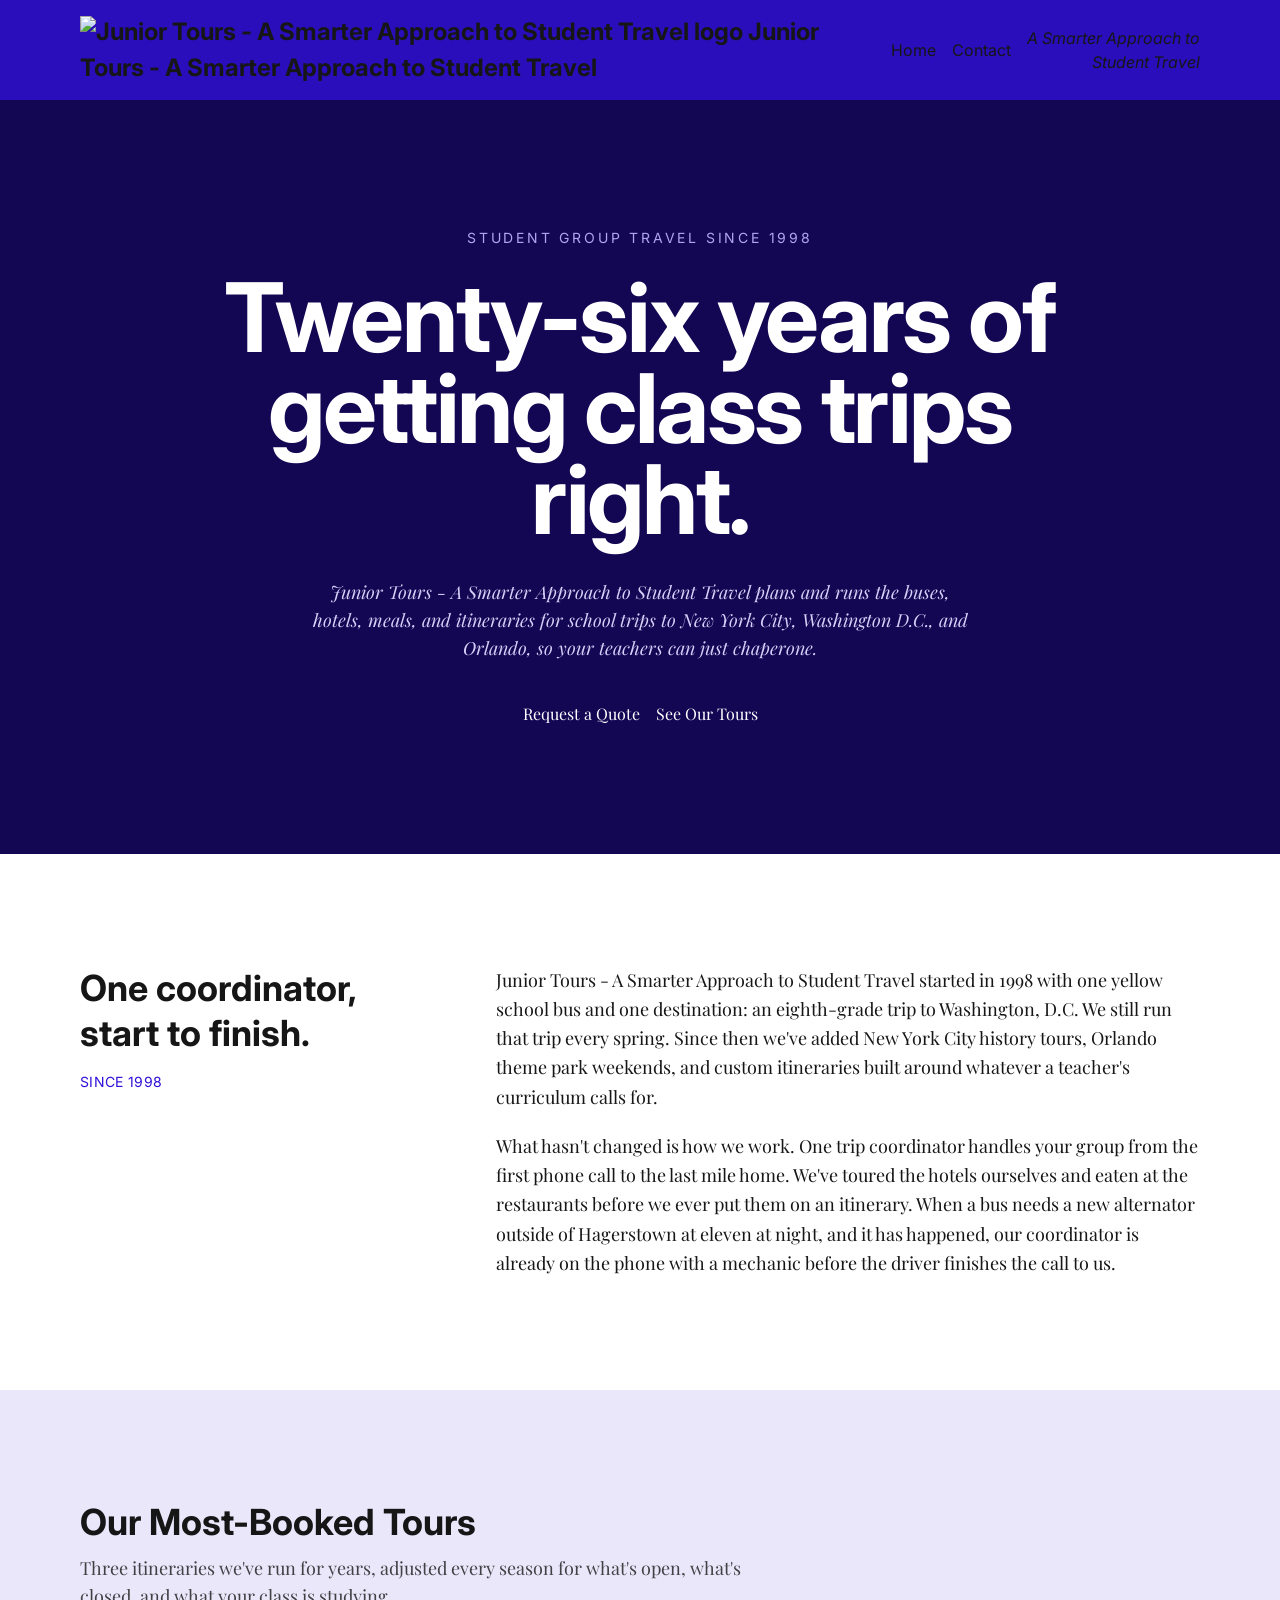
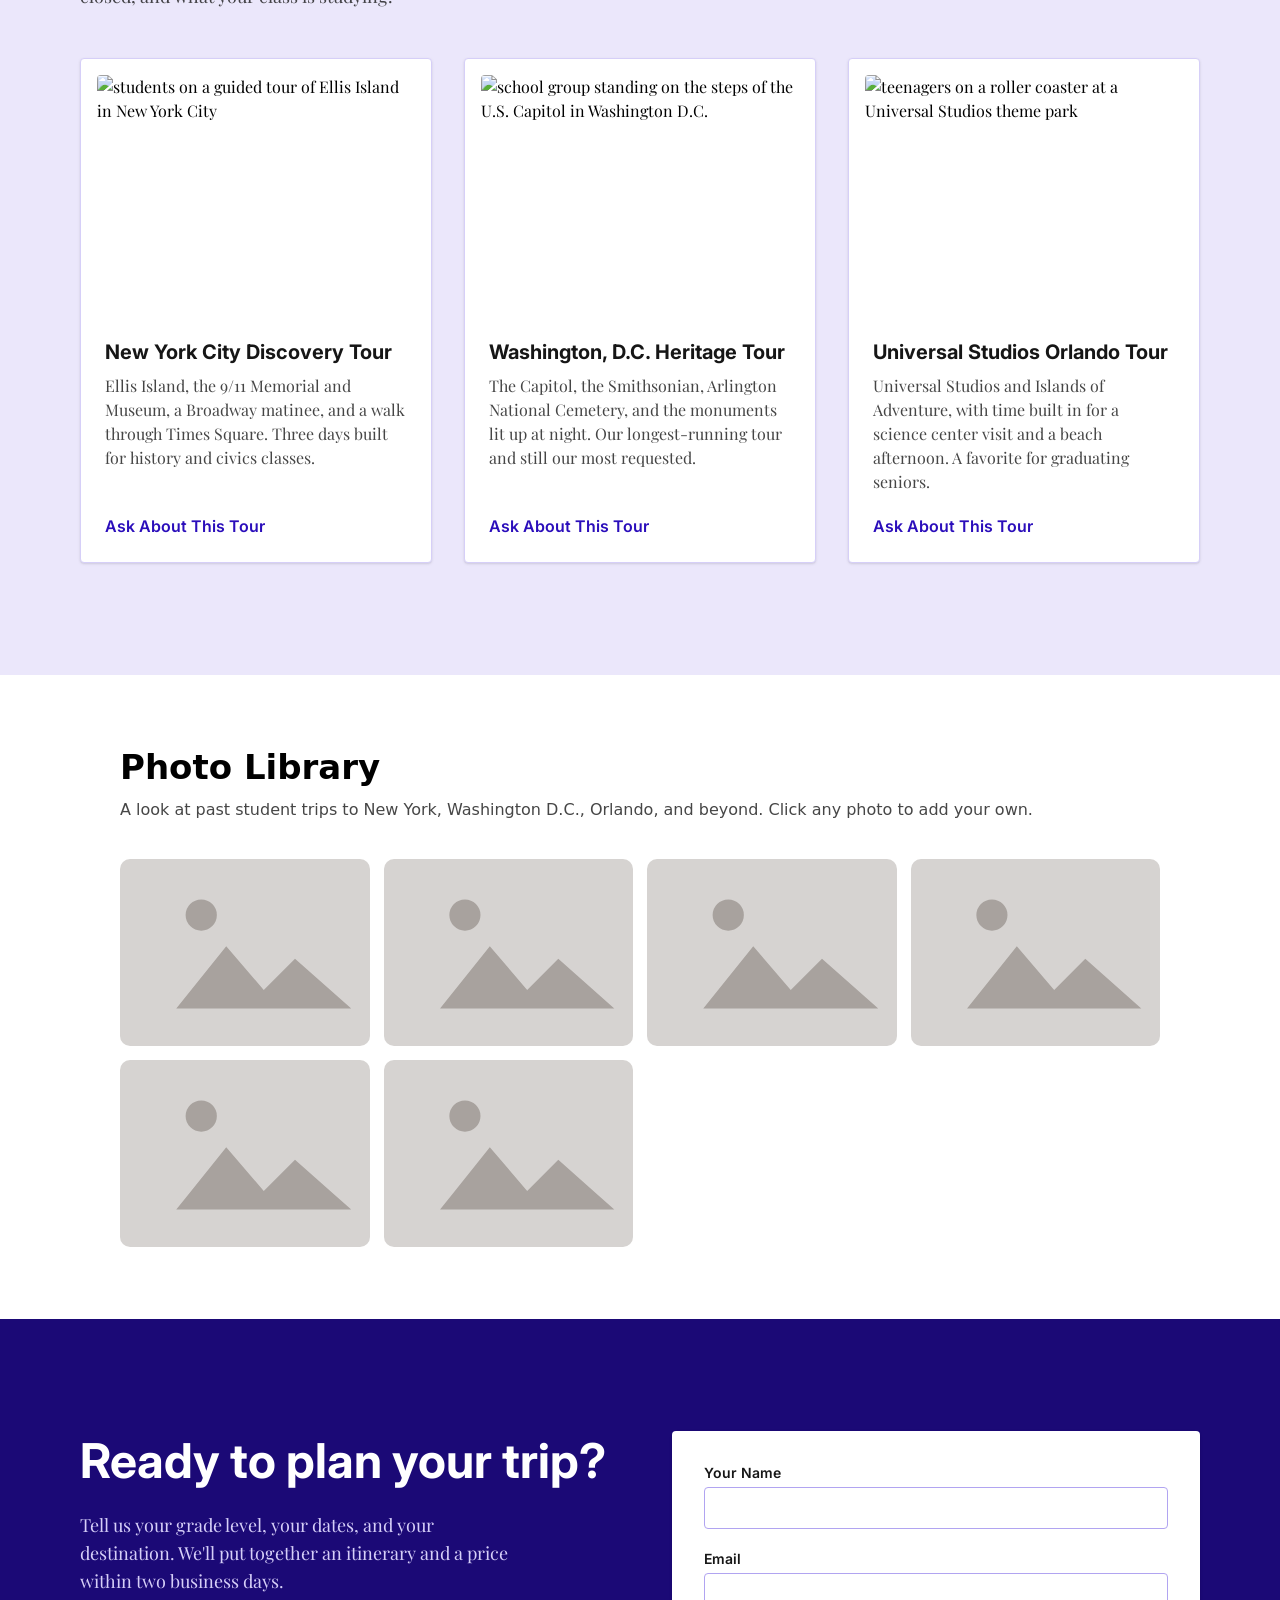
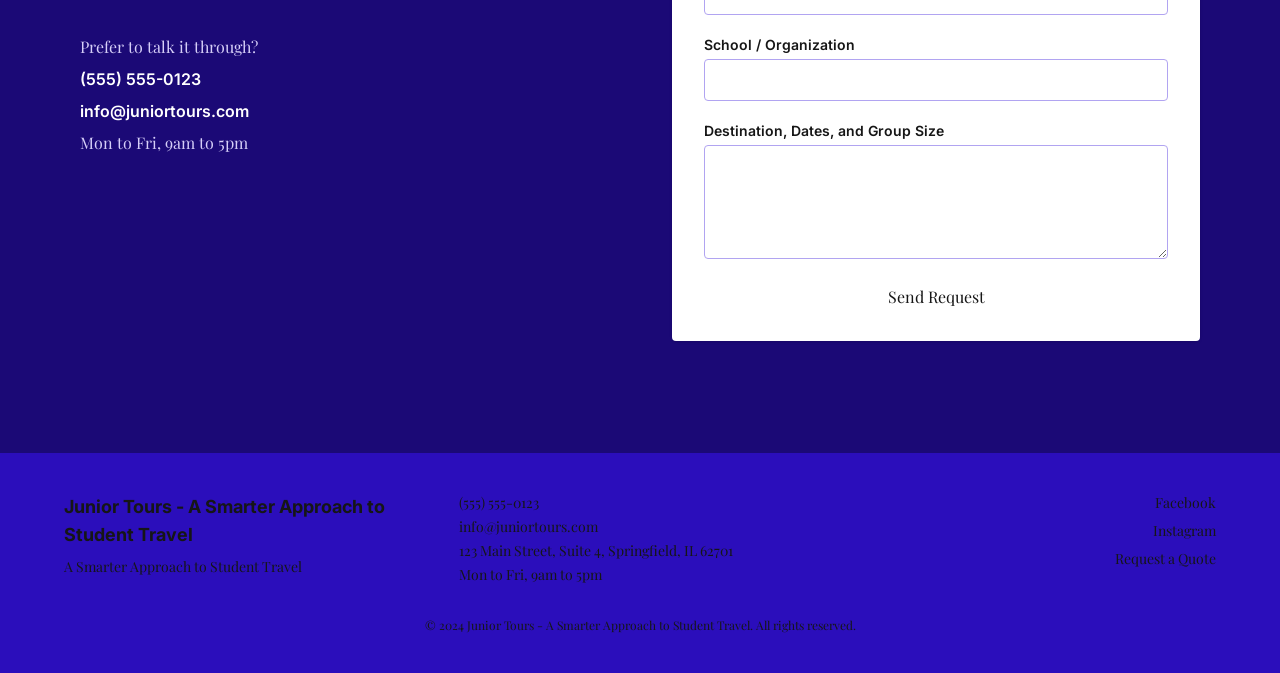
==== commit 47a063b8: "Update the site theme via the Tibly widget" ====
--- a/index.html
+++ b/index.html
@@ -14,13 +14,14 @@
 <link rel="preconnect" href="https://fonts.googleapis.com"/>
 <link rel="preconnect" href="https://fonts.gstatic.com" crossorigin=""/>
 <link href="https://fonts.googleapis.com/css2?family=Inter:wght@400;600;700&amp;family=Playfair+Display:wght@400;600;700&amp;display=swap" rel="stylesheet"/>
+<link rel="icon" href="https://br-winter-boat-ajcnusyq.storage.c-3.us-east-2.aws.neon.tech/tibly-site-media/sites/0fbc438b-4b71-44a2-ba83-c0ebfb04e85d/a6777aaad69ce0951ed79f29200bf515.png"/>
 <link rel="stylesheet" href="/styles.css?v=332ea6b6"/>
 </head>
 <body>
 <!-- block:header -->
 <header class="bg-brand-600 text-ink font-body">
   <div class="max-w-6xl mx-auto flex flex-col sm:flex-row items-center justify-between px-4 py-4 gap-2">
-    <a href="#top" class="font-display text-xl sm:text-2xl font-bold">
+    <a href="#top" class="font-display text-xl sm:text-2xl font-bold"><img data-tibly-logo="" src="https://br-winter-boat-ajcnusyq.storage.c-3.us-east-2.aws.neon.tech/tibly-site-media/sites/0fbc438b-4b71-44a2-ba83-c0ebfb04e85d/ae20b515fee2cb1849b49bb0beb6353c.jpg" alt="Junior Tours - A Smarter Approach to Student Travel logo" style="height:36px;width:auto;display:inline-block;vertical-align:middle"/> 
       <span data-tibly-field="business-name">Junior Tours - A Smarter Approach to Student Travel</span>
     </a>
     <nav class="font-display text-sm sm:text-base flex gap-4">
--- a/styles.css
+++ b/styles.css
@@ -1,2 +1,2 @@
 /*! tailwindcss v4.3.2 | MIT License | https://tailwindcss.com */
-@layer properties{@supports (((-webkit-hyphens:none)) and (not (margin-trim:inline))) or ((-moz-orient:inline) and (not (color:rgb(from red r g b)))){*,:before,:after,::backdrop{--tw-space-y-reverse:0;--tw-border-style:solid;--tw-leading:initial;--tw-font-weight:initial;--tw-tracking:initial;--tw-shadow:0 0 #0000;--tw-shadow-color:initial;--tw-shadow-alpha:100%;--tw-inset-shadow:0 0 #0000;--tw-inset-shadow-color:initial;--tw-inset-shadow-alpha:100%;--tw-ring-color:initial;--tw-ring-shadow:0 0 #0000;--tw-inset-ring-color:initial;--tw-inset-ring-shadow:0 0 #0000;--tw-ring-inset:initial;--tw-ring-offset-width:0px;--tw-ring-offset-color:#fff;--tw-ring-offset-shadow:0 0 #0000}}}@layer theme{:root,:host{--font-sans:ui-sans-serif, system-ui, sans-serif, "Apple Color Emoji", "Segoe UI Emoji", "Segoe UI Symbol", "Noto Color Emoji";--font-mono:ui-monospace, SFMono-Regular, Menlo, Monaco, Consolas, "Liberation Mono", "Courier New", monospace;--spacing:.25rem;--container-md:28rem;--container-xl:36rem;--container-2xl:42rem;--container-3xl:48rem;--container-4xl:56rem;--container-5xl:64rem;--container-6xl:72rem;--text-xs:.75rem;--text-xs--line-height:calc(1 / .75);--text-sm:.875rem;--text-sm--line-height:calc(1.25 / .875);--text-base:1rem;--text-base--line-height:calc(1.5 / 1);--text-lg:1.125rem;--text-lg--line-height:calc(1.75 / 1.125);--text-xl:1.25rem;--text-xl--line-height:calc(1.75 / 1.25);--text-2xl:1.5rem;--text-2xl--line-height:calc(2 / 1.5);--text-3xl:1.875rem;--text-3xl--line-height:calc(2.25 / 1.875);--text-4xl:2.25rem;--text-4xl--line-height:calc(2.5 / 2.25);--text-5xl:3rem;--text-5xl--line-height:1;--text-6xl:3.75rem;--text-6xl--line-height:1;--text-7xl:4.5rem;--text-7xl--line-height:1;--text-8xl:6rem;--text-8xl--line-height:1;--font-weight-semibold:600;--font-weight-bold:700;--tracking-tight:-.025em;--tracking-wide:.025em;--tracking-widest:.1em;--leading-tight:1.25;--leading-relaxed:1.625;--default-transition-duration:.15s;--default-transition-timing-function:cubic-bezier(.4, 0, .2, 1);--default-font-family:var(--font-sans);--default-mono-font-family:var(--font-mono);--color-brand-50:#ebe7fb;--color-brand-100:#d6cff8;--color-brand-200:#b1a4f1;--color-brand-300:#8874ea;--color-brand-400:#5b40e1;--color-brand-500:#3210da;--color-brand-600:#2b0ebb;--color-brand-700:#230b99;--color-brand-800:#1b0976;--color-brand-900:#130653;--color-surface:#0e1424;--color-ink:#e8eaf2;--font-display:"Inter", serif;--font-body:"Playfair Display", sans-serif;--radius-DEFAULT:10px}}@layer base{*,:after,:before,::backdrop{box-sizing:border-box;border:0 solid;margin:0;padding:0}::file-selector-button{box-sizing:border-box;border:0 solid;margin:0;padding:0}html,:host{-webkit-text-size-adjust:100%;tab-size:4;line-height:1.5;font-family:var(--default-font-family,ui-sans-serif, system-ui, sans-serif, "Apple Color Emoji", "Segoe UI Emoji", "Segoe UI Symbol", "Noto Color Emoji");font-feature-settings:var(--default-font-feature-settings,normal);font-variation-settings:var(--default-font-variation-settings,normal);-webkit-tap-highlight-color:transparent}hr{height:0;color:inherit;border-top-width:1px}abbr:where([title]){-webkit-text-decoration:underline dotted;text-decoration:underline dotted}h1,h2,h3,h4,h5,h6{font-size:inherit;font-weight:inherit}a{color:inherit;-webkit-text-decoration:inherit;-webkit-text-decoration:inherit;-webkit-text-decoration:inherit;text-decoration:inherit}b,strong{font-weight:bolder}code,kbd,samp,pre{font-family:var(--default-mono-font-family,ui-monospace, SFMono-Regular, Menlo, Monaco, Consolas, "Liberation Mono", "Courier New", monospace);font-feature-settings:var(--default-mono-font-feature-settings,normal);font-variation-settings:var(--default-mono-font-variation-settings,normal);font-size:1em}small{font-size:80%}sub,sup{vertical-align:baseline;font-size:75%;line-height:0;position:relative}sub{bottom:-.25em}sup{top:-.5em}table{text-indent:0;border-color:inherit;border-collapse:collapse}:-moz-focusring{outline:auto}progress{vertical-align:baseline}summary{display:list-item}ol,ul,menu{list-style:none}img,svg,video,canvas,audio,iframe,embed,object{vertical-align:middle;display:block}img,video{max-width:100%;height:auto}button,input,select,optgroup,textarea{font:inherit;font-feature-settings:inherit;font-variation-settings:inherit;letter-spacing:inherit;color:inherit;opacity:1;background-color:#0000;border-radius:0}::file-selector-button{font:inherit;font-feature-settings:inherit;font-variation-settings:inherit;letter-spacing:inherit;color:inherit;opacity:1;background-color:#0000;border-radius:0}:where(select:is([multiple],[size])) optgroup{font-weight:bolder}:where(select:is([multiple],[size])) optgroup option{padding-inline-start:20px}::file-selector-button{margin-inline-end:4px}::placeholder{opacity:1}@supports (not ((-webkit-appearance:-apple-pay-button))) or (contain-intrinsic-size:1px){::placeholder{color:currentColor}@supports (color:color-mix(in lab, red, red)){::placeholder{color:color-mix(in oklab, currentcolor 50%, transparent)}}}textarea{resize:vertical}::-webkit-search-decoration{-webkit-appearance:none}::-webkit-date-and-time-value{min-height:1lh;text-align:inherit}::-webkit-datetime-edit{display:inline-flex}::-webkit-datetime-edit-fields-wrapper{padding:0}::-webkit-datetime-edit{padding-block:0}::-webkit-datetime-edit-year-field{padding-block:0}::-webkit-datetime-edit-month-field{padding-block:0}::-webkit-datetime-edit-day-field{padding-block:0}::-webkit-datetime-edit-hour-field{padding-block:0}::-webkit-datetime-edit-minute-field{padding-block:0}::-webkit-datetime-edit-second-field{padding-block:0}::-webkit-datetime-edit-millisecond-field{padding-block:0}::-webkit-datetime-edit-meridiem-field{padding-block:0}::-webkit-calendar-picker-indicator{line-height:1}:-moz-ui-invalid{box-shadow:none}button,input:where([type=button],[type=reset],[type=submit]){appearance:button}::file-selector-button{appearance:button}::-webkit-inner-spin-button{height:auto}::-webkit-outer-spin-button{height:auto}[hidden]:where(:not([hidden=until-found])){display:none!important}}@layer components;@layer utilities{.relative{position:relative}.z-10{z-index:10}.mx-auto{margin-inline:auto}.-mt-24{margin-top:calc(var(--spacing) * -24)}.mt-2{margin-top:calc(var(--spacing) * 2)}.mt-3{margin-top:calc(var(--spacing) * 3)}.mt-4{margin-top:calc(var(--spacing) * 4)}.mt-5{margin-top:calc(var(--spacing) * 5)}.mt-6{margin-top:calc(var(--spacing) * 6)}.mt-8{margin-top:calc(var(--spacing) * 8)}.mt-10{margin-top:calc(var(--spacing) * 10)}.mb-1{margin-bottom:var(--spacing)}.mb-2{margin-bottom:calc(var(--spacing) * 2)}.mb-4{margin-bottom:calc(var(--spacing) * 4)}.mb-6{margin-bottom:calc(var(--spacing) * 6)}.mb-8{margin-bottom:calc(var(--spacing) * 8)}.mb-12{margin-bottom:calc(var(--spacing) * 12)}.block{display:block}.flex{display:flex}.grid{display:grid}.hidden{display:none}.aspect-\[4\/3\]{aspect-ratio:4/3}.w-full{width:100%}.max-w-2xl{max-width:var(--container-2xl)}.max-w-3xl{max-width:var(--container-3xl)}.max-w-4xl{max-width:var(--container-4xl)}.max-w-5xl{max-width:var(--container-5xl)}.max-w-6xl{max-width:var(--container-6xl)}.max-w-md{max-width:var(--container-md)}.max-w-prose{max-width:65ch}.max-w-xl{max-width:var(--container-xl)}.flex-1{flex:1}.flex-col{flex-direction:column}.items-center{align-items:center}.items-start{align-items:flex-start}.justify-between{justify-content:space-between}.justify-center{justify-content:center}.gap-2{gap:calc(var(--spacing) * 2)}.gap-4{gap:calc(var(--spacing) * 4)}.gap-5{gap:calc(var(--spacing) * 5)}.gap-8{gap:calc(var(--spacing) * 8)}.gap-10{gap:calc(var(--spacing) * 10)}.gap-12{gap:calc(var(--spacing) * 12)}:where(.space-y-1>:not(:last-child)){--tw-space-y-reverse:0;margin-block-start:calc(var(--spacing) * var(--tw-space-y-reverse));margin-block-end:calc(var(--spacing) * calc(1 - var(--tw-space-y-reverse)))}:where(.space-y-2>:not(:last-child)){--tw-space-y-reverse:0;margin-block-start:calc(calc(var(--spacing) * 2) * var(--tw-space-y-reverse));margin-block-end:calc(calc(var(--spacing) * 2) * calc(1 - var(--tw-space-y-reverse)))}:where(.space-y-5>:not(:last-child)){--tw-space-y-reverse:0;margin-block-start:calc(calc(var(--spacing) * 5) * var(--tw-space-y-reverse));margin-block-end:calc(calc(var(--spacing) * 5) * calc(1 - var(--tw-space-y-reverse)))}.overflow-hidden{overflow:hidden}.rounded{border-radius:.25rem}.border{border-style:var(--tw-border-style);border-width:1px}.border-t{border-top-style:var(--tw-border-style);border-top-width:1px}.border-brand-100{border-color:var(--color-brand-100)}.border-brand-200{border-color:var(--color-brand-200)}.border-brand-500{border-color:var(--color-brand-500)}.border-surface\/20{border-color:#0e142433}@supports (color:color-mix(in lab, red, red)){.border-surface\/20{border-color:color-mix(in oklab, var(--color-surface) 20%, transparent)}}.bg-brand-50{background-color:var(--color-brand-50)}.bg-brand-600{background-color:var(--color-brand-600)}.bg-brand-700{background-color:var(--color-brand-700)}.bg-brand-800{background-color:var(--color-brand-800)}.bg-brand-900{background-color:var(--color-brand-900)}.bg-ink{background-color:var(--color-ink)}.bg-surface{background-color:var(--color-surface)}.bg-surface\/10{background-color:#0e14241a}@supports (color:color-mix(in lab, red, red)){.bg-surface\/10{background-color:color-mix(in oklab, var(--color-surface) 10%, transparent)}}.object-cover{object-fit:cover}.p-4{padding:calc(var(--spacing) * 4)}.p-6{padding:calc(var(--spacing) * 6)}.p-8{padding:calc(var(--spacing) * 8)}.px-3{padding-inline:calc(var(--spacing) * 3)}.px-4{padding-inline:calc(var(--spacing) * 4)}.py-2{padding-block:calc(var(--spacing) * 2)}.py-3{padding-block:calc(var(--spacing) * 3)}.py-4{padding-block:calc(var(--spacing) * 4)}.py-10{padding-block:calc(var(--spacing) * 10)}.py-20{padding-block:calc(var(--spacing) * 20)}.py-24{padding-block:calc(var(--spacing) * 24)}.pt-4{padding-top:calc(var(--spacing) * 4)}.pt-6{padding-top:calc(var(--spacing) * 6)}.pt-8{padding-top:calc(var(--spacing) * 8)}.pt-20{padding-top:calc(var(--spacing) * 20)}.pb-0{padding-bottom:0}.pb-24{padding-bottom:calc(var(--spacing) * 24)}.pb-32{padding-bottom:calc(var(--spacing) * 32)}.text-center{text-align:center}.font-body{font-family:var(--font-body)}.font-display{font-family:var(--font-display)}.text-2xl{font-size:var(--text-2xl);line-height:var(--tw-leading,var(--text-2xl--line-height))}.text-3xl{font-size:var(--text-3xl);line-height:var(--tw-leading,var(--text-3xl--line-height))}.text-4xl{font-size:var(--text-4xl);line-height:var(--tw-leading,var(--text-4xl--line-height))}.text-5xl{font-size:var(--text-5xl);line-height:var(--tw-leading,var(--text-5xl--line-height))}.text-base{font-size:var(--text-base);line-height:var(--tw-leading,var(--text-base--line-height))}.text-lg{font-size:var(--text-lg);line-height:var(--tw-leading,var(--text-lg--line-height))}.text-sm{font-size:var(--text-sm);line-height:var(--tw-leading,var(--text-sm--line-height))}.text-xl{font-size:var(--text-xl);line-height:var(--tw-leading,var(--text-xl--line-height))}.text-xs{font-size:var(--text-xs);line-height:var(--tw-leading,var(--text-xs--line-height))}.leading-\[0\.95\]{--tw-leading:.95;line-height:.95}.leading-relaxed{--tw-leading:var(--leading-relaxed);line-height:var(--leading-relaxed)}.leading-tight{--tw-leading:var(--leading-tight);line-height:var(--leading-tight)}.font-bold{--tw-font-weight:var(--font-weight-bold);font-weight:var(--font-weight-bold)}.font-semibold{--tw-font-weight:var(--font-weight-semibold);font-weight:var(--font-weight-semibold)}.tracking-\[0\.2em\]{--tw-tracking:.2em;letter-spacing:.2em}.tracking-tight{--tw-tracking:var(--tracking-tight);letter-spacing:var(--tracking-tight)}.tracking-wide{--tw-tracking:var(--tracking-wide);letter-spacing:var(--tracking-wide)}.tracking-widest{--tw-tracking:var(--tracking-widest);letter-spacing:var(--tracking-widest)}.text-brand-50{color:var(--color-brand-50)}.text-brand-100{color:var(--color-brand-100)}.text-brand-200{color:var(--color-brand-200)}.text-brand-300{color:var(--color-brand-300)}.text-brand-500{color:var(--color-brand-500)}.text-brand-600{color:var(--color-brand-600)}.text-ink{color:var(--color-ink)}.text-ink\/70{color:#e8eaf2b3}@supports (color:color-mix(in lab, red, red)){.text-ink\/70{color:color-mix(in oklab, var(--color-ink) 70%, transparent)}}.text-ink\/80{color:#e8eaf2cc}@supports (color:color-mix(in lab, red, red)){.text-ink\/80{color:color-mix(in oklab, var(--color-ink) 80%, transparent)}}.text-surface{color:var(--color-surface)}.text-surface\/70{color:#0e1424b3}@supports (color:color-mix(in lab, red, red)){.text-surface\/70{color:color-mix(in oklab, var(--color-surface) 70%, transparent)}}.text-surface\/80{color:#0e1424cc}@supports (color:color-mix(in lab, red, red)){.text-surface\/80{color:color-mix(in oklab, var(--color-surface) 80%, transparent)}}.uppercase{text-transform:uppercase}.italic{font-style:italic}.underline{text-decoration-line:underline}.decoration-transparent{text-decoration-color:#0000}.underline-offset-4{text-underline-offset:4px}.shadow-sm{--tw-shadow:0 1px 3px 0 var(--tw-shadow-color,#0000001a), 0 1px 2px -1px var(--tw-shadow-color,#0000001a);box-shadow:var(--tw-inset-shadow), var(--tw-inset-ring-shadow), var(--tw-ring-offset-shadow), var(--tw-ring-shadow), var(--tw-shadow)}.shadow-xl{--tw-shadow:0 20px 25px -5px var(--tw-shadow-color,#0000001a), 0 8px 10px -6px var(--tw-shadow-color,#0000001a);box-shadow:var(--tw-inset-shadow), var(--tw-inset-ring-shadow), var(--tw-ring-offset-shadow), var(--tw-ring-shadow), var(--tw-shadow)}.transition{transition-property:color,background-color,border-color,outline-color,text-decoration-color,fill,stroke,--tw-gradient-from,--tw-gradient-via,--tw-gradient-to,opacity,box-shadow,transform,translate,scale,rotate,filter,-webkit-backdrop-filter,backdrop-filter,display,content-visibility,overlay,pointer-events;transition-timing-function:var(--tw-ease,var(--default-transition-timing-function));transition-duration:var(--tw-duration,var(--default-transition-duration))}.transition-colors{transition-property:color,background-color,border-color,outline-color,text-decoration-color,fill,stroke,--tw-gradient-from,--tw-gradient-via,--tw-gradient-to;transition-timing-function:var(--tw-ease,var(--default-transition-timing-function));transition-duration:var(--tw-duration,var(--default-transition-duration))}.placeholder\:text-surface\/40::placeholder{color:#0e142466}@supports (color:color-mix(in lab, red, red)){.placeholder\:text-surface\/40::placeholder{color:color-mix(in oklab, var(--color-surface) 40%, transparent)}}@media (hover:hover){.hover\:text-brand-800:hover{color:var(--color-brand-800)}.hover\:text-surface:hover{color:var(--color-surface)}.hover\:underline:hover{text-decoration-line:underline}.hover\:decoration-brand-800:hover{-webkit-text-decoration-color:var(--color-brand-800);-webkit-text-decoration-color:var(--color-brand-800);text-decoration-color:var(--color-brand-800)}}.focus\:ring-2:focus{--tw-ring-shadow:var(--tw-ring-inset,) 0 0 0 calc(2px + var(--tw-ring-offset-width)) var(--tw-ring-color,currentcolor);box-shadow:var(--tw-inset-shadow), var(--tw-inset-ring-shadow), var(--tw-ring-offset-shadow), var(--tw-ring-shadow), var(--tw-shadow)}.focus\:ring-brand-300:focus{--tw-ring-color:var(--color-brand-300)}.focus\:ring-brand-400:focus{--tw-ring-color:var(--color-brand-400)}.focus\:outline-none:focus{--tw-outline-style:none;outline-style:none}@media (min-width:40rem){.sm\:-mt-32{margin-top:calc(var(--spacing) * -32)}.sm\:grid-cols-2{grid-template-columns:repeat(2,minmax(0,1fr))}.sm\:grid-cols-3{grid-template-columns:repeat(3,minmax(0,1fr))}.sm\:flex-row{flex-direction:row}.sm\:items-end{align-items:flex-end}.sm\:p-8{padding:calc(var(--spacing) * 8)}.sm\:p-10{padding:calc(var(--spacing) * 10)}.sm\:py-28{padding-block:calc(var(--spacing) * 28)}.sm\:py-32{padding-block:calc(var(--spacing) * 32)}.sm\:pt-28{padding-top:calc(var(--spacing) * 28)}.sm\:pb-40{padding-bottom:calc(var(--spacing) * 40)}.sm\:text-right{text-align:right}.sm\:text-2xl{font-size:var(--text-2xl);line-height:var(--tw-leading,var(--text-2xl--line-height))}.sm\:text-3xl{font-size:var(--text-3xl);line-height:var(--tw-leading,var(--text-3xl--line-height))}.sm\:text-4xl{font-size:var(--text-4xl);line-height:var(--tw-leading,var(--text-4xl--line-height))}.sm\:text-5xl{font-size:var(--text-5xl);line-height:var(--tw-leading,var(--text-5xl--line-height))}.sm\:text-6xl{font-size:var(--text-6xl);line-height:var(--tw-leading,var(--text-6xl--line-height))}.sm\:text-base{font-size:var(--text-base);line-height:var(--tw-leading,var(--text-base--line-height))}.sm\:text-lg{font-size:var(--text-lg);line-height:var(--tw-leading,var(--text-lg--line-height))}.sm\:text-sm{font-size:var(--text-sm);line-height:var(--tw-leading,var(--text-sm--line-height))}.sm\:text-xl{font-size:var(--text-xl);line-height:var(--tw-leading,var(--text-xl--line-height))}}@media (min-width:48rem){.md\:grid-cols-\[1fr_2fr\]{grid-template-columns:1fr 2fr}.md\:gap-16{gap:calc(var(--spacing) * 16)}.md\:py-28{padding-block:calc(var(--spacing) * 28)}.md\:py-32{padding-block:calc(var(--spacing) * 32)}.md\:text-4xl{font-size:var(--text-4xl);line-height:var(--tw-leading,var(--text-4xl--line-height))}.md\:text-7xl{font-size:var(--text-7xl);line-height:var(--tw-leading,var(--text-7xl--line-height))}.md\:text-8xl{font-size:var(--text-8xl);line-height:var(--tw-leading,var(--text-8xl--line-height))}}@media (min-width:64rem){.lg\:col-span-2{grid-column:span 2/span 2}.lg\:col-span-3{grid-column:span 3/span 3}.lg\:grid-cols-2{grid-template-columns:repeat(2,minmax(0,1fr))}.lg\:grid-cols-3{grid-template-columns:repeat(3,minmax(0,1fr))}.lg\:grid-cols-5{grid-template-columns:repeat(5,minmax(0,1fr))}.lg\:gap-14{gap:calc(var(--spacing) * 14)}.lg\:gap-16{gap:calc(var(--spacing) * 16)}.lg\:pt-10{padding-top:calc(var(--spacing) * 10)}}}@property --tw-space-y-reverse{syntax:"*";inherits:false;initial-value:0}@property --tw-border-style{syntax:"*";inherits:false;initial-value:solid}@property --tw-leading{syntax:"*";inherits:false}@property --tw-font-weight{syntax:"*";inherits:false}@property --tw-tracking{syntax:"*";inherits:false}@property --tw-shadow{syntax:"*";inherits:false;initial-value:0 0 #0000}@property --tw-shadow-color{syntax:"*";inherits:false}@property --tw-shadow-alpha{syntax:"<percentage>";inherits:false;initial-value:100%}@property --tw-inset-shadow{syntax:"*";inherits:false;initial-value:0 0 #0000}@property --tw-inset-shadow-color{syntax:"*";inherits:false}@property --tw-inset-shadow-alpha{syntax:"<percentage>";inherits:false;initial-value:100%}@property --tw-ring-color{syntax:"*";inherits:false}@property --tw-ring-shadow{syntax:"*";inherits:false;initial-value:0 0 #0000}@property --tw-inset-ring-color{syntax:"*";inherits:false}@property --tw-inset-ring-shadow{syntax:"*";inherits:false;initial-value:0 0 #0000}@property --tw-ring-inset{syntax:"*";inherits:false}@property --tw-ring-offset-width{syntax:"<length>";inherits:false;initial-value:0}@property --tw-ring-offset-color{syntax:"*";inherits:false;initial-value:#fff}@property --tw-ring-offset-shadow{syntax:"*";inherits:false;initial-value:0 0 #0000}+@layer properties{@supports (((-webkit-hyphens:none)) and (not (margin-trim:inline))) or ((-moz-orient:inline) and (not (color:rgb(from red r g b)))){*,:before,:after,::backdrop{--tw-space-y-reverse:0;--tw-border-style:solid;--tw-leading:initial;--tw-font-weight:initial;--tw-tracking:initial;--tw-shadow:0 0 #0000;--tw-shadow-color:initial;--tw-shadow-alpha:100%;--tw-inset-shadow:0 0 #0000;--tw-inset-shadow-color:initial;--tw-inset-shadow-alpha:100%;--tw-ring-color:initial;--tw-ring-shadow:0 0 #0000;--tw-inset-ring-color:initial;--tw-inset-ring-shadow:0 0 #0000;--tw-ring-inset:initial;--tw-ring-offset-width:0px;--tw-ring-offset-color:#fff;--tw-ring-offset-shadow:0 0 #0000}}}@layer theme{:root,:host{--font-sans:ui-sans-serif, system-ui, sans-serif, "Apple Color Emoji", "Segoe UI Emoji", "Segoe UI Symbol", "Noto Color Emoji";--font-mono:ui-monospace, SFMono-Regular, Menlo, Monaco, Consolas, "Liberation Mono", "Courier New", monospace;--spacing:.25rem;--container-md:28rem;--container-xl:36rem;--container-2xl:42rem;--container-3xl:48rem;--container-4xl:56rem;--container-5xl:64rem;--container-6xl:72rem;--text-xs:.75rem;--text-xs--line-height:calc(1 / .75);--text-sm:.875rem;--text-sm--line-height:calc(1.25 / .875);--text-base:1rem;--text-base--line-height:calc(1.5 / 1);--text-lg:1.125rem;--text-lg--line-height:calc(1.75 / 1.125);--text-xl:1.25rem;--text-xl--line-height:calc(1.75 / 1.25);--text-2xl:1.5rem;--text-2xl--line-height:calc(2 / 1.5);--text-3xl:1.875rem;--text-3xl--line-height:calc(2.25 / 1.875);--text-4xl:2.25rem;--text-4xl--line-height:calc(2.5 / 2.25);--text-5xl:3rem;--text-5xl--line-height:1;--text-6xl:3.75rem;--text-6xl--line-height:1;--text-7xl:4.5rem;--text-7xl--line-height:1;--text-8xl:6rem;--text-8xl--line-height:1;--font-weight-semibold:600;--font-weight-bold:700;--tracking-tight:-.025em;--tracking-wide:.025em;--tracking-widest:.1em;--leading-tight:1.25;--leading-relaxed:1.625;--default-transition-duration:.15s;--default-transition-timing-function:cubic-bezier(.4, 0, .2, 1);--default-font-family:var(--font-sans);--default-mono-font-family:var(--font-mono);--color-brand-50:#ebe7fb;--color-brand-100:#d6cff8;--color-brand-200:#b1a4f1;--color-brand-300:#8874ea;--color-brand-400:#5b40e1;--color-brand-500:#3210da;--color-brand-600:#2b0ebb;--color-brand-700:#230b99;--color-brand-800:#1b0976;--color-brand-900:#130653;--color-surface:#fff;--color-ink:#161616;--font-display:"Inter", serif;--font-body:"Playfair Display", sans-serif;--radius-DEFAULT:10px}}@layer base{*,:after,:before,::backdrop{box-sizing:border-box;border:0 solid;margin:0;padding:0}::file-selector-button{box-sizing:border-box;border:0 solid;margin:0;padding:0}html,:host{-webkit-text-size-adjust:100%;tab-size:4;line-height:1.5;font-family:var(--default-font-family,ui-sans-serif, system-ui, sans-serif, "Apple Color Emoji", "Segoe UI Emoji", "Segoe UI Symbol", "Noto Color Emoji");font-feature-settings:var(--default-font-feature-settings,normal);font-variation-settings:var(--default-font-variation-settings,normal);-webkit-tap-highlight-color:transparent}hr{height:0;color:inherit;border-top-width:1px}abbr:where([title]){-webkit-text-decoration:underline dotted;text-decoration:underline dotted}h1,h2,h3,h4,h5,h6{font-size:inherit;font-weight:inherit}a{color:inherit;-webkit-text-decoration:inherit;-webkit-text-decoration:inherit;-webkit-text-decoration:inherit;text-decoration:inherit}b,strong{font-weight:bolder}code,kbd,samp,pre{font-family:var(--default-mono-font-family,ui-monospace, SFMono-Regular, Menlo, Monaco, Consolas, "Liberation Mono", "Courier New", monospace);font-feature-settings:var(--default-mono-font-feature-settings,normal);font-variation-settings:var(--default-mono-font-variation-settings,normal);font-size:1em}small{font-size:80%}sub,sup{vertical-align:baseline;font-size:75%;line-height:0;position:relative}sub{bottom:-.25em}sup{top:-.5em}table{text-indent:0;border-color:inherit;border-collapse:collapse}:-moz-focusring{outline:auto}progress{vertical-align:baseline}summary{display:list-item}ol,ul,menu{list-style:none}img,svg,video,canvas,audio,iframe,embed,object{vertical-align:middle;display:block}img,video{max-width:100%;height:auto}button,input,select,optgroup,textarea{font:inherit;font-feature-settings:inherit;font-variation-settings:inherit;letter-spacing:inherit;color:inherit;opacity:1;background-color:#0000;border-radius:0}::file-selector-button{font:inherit;font-feature-settings:inherit;font-variation-settings:inherit;letter-spacing:inherit;color:inherit;opacity:1;background-color:#0000;border-radius:0}:where(select:is([multiple],[size])) optgroup{font-weight:bolder}:where(select:is([multiple],[size])) optgroup option{padding-inline-start:20px}::file-selector-button{margin-inline-end:4px}::placeholder{opacity:1}@supports (not ((-webkit-appearance:-apple-pay-button))) or (contain-intrinsic-size:1px){::placeholder{color:currentColor}@supports (color:color-mix(in lab, red, red)){::placeholder{color:color-mix(in oklab, currentcolor 50%, transparent)}}}textarea{resize:vertical}::-webkit-search-decoration{-webkit-appearance:none}::-webkit-date-and-time-value{min-height:1lh;text-align:inherit}::-webkit-datetime-edit{display:inline-flex}::-webkit-datetime-edit-fields-wrapper{padding:0}::-webkit-datetime-edit{padding-block:0}::-webkit-datetime-edit-year-field{padding-block:0}::-webkit-datetime-edit-month-field{padding-block:0}::-webkit-datetime-edit-day-field{padding-block:0}::-webkit-datetime-edit-hour-field{padding-block:0}::-webkit-datetime-edit-minute-field{padding-block:0}::-webkit-datetime-edit-second-field{padding-block:0}::-webkit-datetime-edit-millisecond-field{padding-block:0}::-webkit-datetime-edit-meridiem-field{padding-block:0}::-webkit-calendar-picker-indicator{line-height:1}:-moz-ui-invalid{box-shadow:none}button,input:where([type=button],[type=reset],[type=submit]){appearance:button}::file-selector-button{appearance:button}::-webkit-inner-spin-button{height:auto}::-webkit-outer-spin-button{height:auto}[hidden]:where(:not([hidden=until-found])){display:none!important}}@layer components;@layer utilities{.relative{position:relative}.z-10{z-index:10}.mx-auto{margin-inline:auto}.-mt-24{margin-top:calc(var(--spacing) * -24)}.mt-2{margin-top:calc(var(--spacing) * 2)}.mt-3{margin-top:calc(var(--spacing) * 3)}.mt-4{margin-top:calc(var(--spacing) * 4)}.mt-5{margin-top:calc(var(--spacing) * 5)}.mt-6{margin-top:calc(var(--spacing) * 6)}.mt-8{margin-top:calc(var(--spacing) * 8)}.mt-10{margin-top:calc(var(--spacing) * 10)}.mb-1{margin-bottom:var(--spacing)}.mb-2{margin-bottom:calc(var(--spacing) * 2)}.mb-4{margin-bottom:calc(var(--spacing) * 4)}.mb-6{margin-bottom:calc(var(--spacing) * 6)}.mb-8{margin-bottom:calc(var(--spacing) * 8)}.mb-12{margin-bottom:calc(var(--spacing) * 12)}.block{display:block}.flex{display:flex}.grid{display:grid}.hidden{display:none}.aspect-\[4\/3\]{aspect-ratio:4/3}.w-full{width:100%}.max-w-2xl{max-width:var(--container-2xl)}.max-w-3xl{max-width:var(--container-3xl)}.max-w-4xl{max-width:var(--container-4xl)}.max-w-5xl{max-width:var(--container-5xl)}.max-w-6xl{max-width:var(--container-6xl)}.max-w-md{max-width:var(--container-md)}.max-w-prose{max-width:65ch}.max-w-xl{max-width:var(--container-xl)}.flex-1{flex:1}.flex-col{flex-direction:column}.items-center{align-items:center}.items-start{align-items:flex-start}.justify-between{justify-content:space-between}.justify-center{justify-content:center}.gap-2{gap:calc(var(--spacing) * 2)}.gap-4{gap:calc(var(--spacing) * 4)}.gap-5{gap:calc(var(--spacing) * 5)}.gap-8{gap:calc(var(--spacing) * 8)}.gap-10{gap:calc(var(--spacing) * 10)}.gap-12{gap:calc(var(--spacing) * 12)}:where(.space-y-1>:not(:last-child)){--tw-space-y-reverse:0;margin-block-start:calc(var(--spacing) * var(--tw-space-y-reverse));margin-block-end:calc(var(--spacing) * calc(1 - var(--tw-space-y-reverse)))}:where(.space-y-2>:not(:last-child)){--tw-space-y-reverse:0;margin-block-start:calc(calc(var(--spacing) * 2) * var(--tw-space-y-reverse));margin-block-end:calc(calc(var(--spacing) * 2) * calc(1 - var(--tw-space-y-reverse)))}:where(.space-y-5>:not(:last-child)){--tw-space-y-reverse:0;margin-block-start:calc(calc(var(--spacing) * 5) * var(--tw-space-y-reverse));margin-block-end:calc(calc(var(--spacing) * 5) * calc(1 - var(--tw-space-y-reverse)))}.overflow-hidden{overflow:hidden}.rounded{border-radius:.25rem}.border{border-style:var(--tw-border-style);border-width:1px}.border-t{border-top-style:var(--tw-border-style);border-top-width:1px}.border-brand-100{border-color:var(--color-brand-100)}.border-brand-200{border-color:var(--color-brand-200)}.border-brand-500{border-color:var(--color-brand-500)}.border-surface\/20{border-color:#fff3}@supports (color:color-mix(in lab, red, red)){.border-surface\/20{border-color:color-mix(in oklab, var(--color-surface) 20%, transparent)}}.bg-brand-50{background-color:var(--color-brand-50)}.bg-brand-600{background-color:var(--color-brand-600)}.bg-brand-700{background-color:var(--color-brand-700)}.bg-brand-800{background-color:var(--color-brand-800)}.bg-brand-900{background-color:var(--color-brand-900)}.bg-ink{background-color:var(--color-ink)}.bg-surface{background-color:var(--color-surface)}.bg-surface\/10{background-color:#ffffff1a}@supports (color:color-mix(in lab, red, red)){.bg-surface\/10{background-color:color-mix(in oklab, var(--color-surface) 10%, transparent)}}.object-cover{object-fit:cover}.p-4{padding:calc(var(--spacing) * 4)}.p-6{padding:calc(var(--spacing) * 6)}.p-8{padding:calc(var(--spacing) * 8)}.px-3{padding-inline:calc(var(--spacing) * 3)}.px-4{padding-inline:calc(var(--spacing) * 4)}.py-2{padding-block:calc(var(--spacing) * 2)}.py-3{padding-block:calc(var(--spacing) * 3)}.py-4{padding-block:calc(var(--spacing) * 4)}.py-10{padding-block:calc(var(--spacing) * 10)}.py-20{padding-block:calc(var(--spacing) * 20)}.py-24{padding-block:calc(var(--spacing) * 24)}.pt-4{padding-top:calc(var(--spacing) * 4)}.pt-6{padding-top:calc(var(--spacing) * 6)}.pt-8{padding-top:calc(var(--spacing) * 8)}.pt-20{padding-top:calc(var(--spacing) * 20)}.pb-0{padding-bottom:0}.pb-24{padding-bottom:calc(var(--spacing) * 24)}.pb-32{padding-bottom:calc(var(--spacing) * 32)}.text-center{text-align:center}.font-body{font-family:var(--font-body)}.font-display{font-family:var(--font-display)}.text-2xl{font-size:var(--text-2xl);line-height:var(--tw-leading,var(--text-2xl--line-height))}.text-3xl{font-size:var(--text-3xl);line-height:var(--tw-leading,var(--text-3xl--line-height))}.text-4xl{font-size:var(--text-4xl);line-height:var(--tw-leading,var(--text-4xl--line-height))}.text-5xl{font-size:var(--text-5xl);line-height:var(--tw-leading,var(--text-5xl--line-height))}.text-base{font-size:var(--text-base);line-height:var(--tw-leading,var(--text-base--line-height))}.text-lg{font-size:var(--text-lg);line-height:var(--tw-leading,var(--text-lg--line-height))}.text-sm{font-size:var(--text-sm);line-height:var(--tw-leading,var(--text-sm--line-height))}.text-xl{font-size:var(--text-xl);line-height:var(--tw-leading,var(--text-xl--line-height))}.text-xs{font-size:var(--text-xs);line-height:var(--tw-leading,var(--text-xs--line-height))}.leading-\[0\.95\]{--tw-leading:.95;line-height:.95}.leading-relaxed{--tw-leading:var(--leading-relaxed);line-height:var(--leading-relaxed)}.leading-tight{--tw-leading:var(--leading-tight);line-height:var(--leading-tight)}.font-bold{--tw-font-weight:var(--font-weight-bold);font-weight:var(--font-weight-bold)}.font-semibold{--tw-font-weight:var(--font-weight-semibold);font-weight:var(--font-weight-semibold)}.tracking-\[0\.2em\]{--tw-tracking:.2em;letter-spacing:.2em}.tracking-tight{--tw-tracking:var(--tracking-tight);letter-spacing:var(--tracking-tight)}.tracking-wide{--tw-tracking:var(--tracking-wide);letter-spacing:var(--tracking-wide)}.tracking-widest{--tw-tracking:var(--tracking-widest);letter-spacing:var(--tracking-widest)}.text-brand-50{color:var(--color-brand-50)}.text-brand-100{color:var(--color-brand-100)}.text-brand-200{color:var(--color-brand-200)}.text-brand-300{color:var(--color-brand-300)}.text-brand-500{color:var(--color-brand-500)}.text-brand-600{color:var(--color-brand-600)}.text-ink{color:var(--color-ink)}.text-ink\/70{color:#161616b3}@supports (color:color-mix(in lab, red, red)){.text-ink\/70{color:color-mix(in oklab, var(--color-ink) 70%, transparent)}}.text-ink\/80{color:#161616cc}@supports (color:color-mix(in lab, red, red)){.text-ink\/80{color:color-mix(in oklab, var(--color-ink) 80%, transparent)}}.text-surface{color:var(--color-surface)}.text-surface\/70{color:#ffffffb3}@supports (color:color-mix(in lab, red, red)){.text-surface\/70{color:color-mix(in oklab, var(--color-surface) 70%, transparent)}}.text-surface\/80{color:#fffc}@supports (color:color-mix(in lab, red, red)){.text-surface\/80{color:color-mix(in oklab, var(--color-surface) 80%, transparent)}}.uppercase{text-transform:uppercase}.italic{font-style:italic}.underline{text-decoration-line:underline}.decoration-transparent{text-decoration-color:#0000}.underline-offset-4{text-underline-offset:4px}.shadow-sm{--tw-shadow:0 1px 3px 0 var(--tw-shadow-color,#0000001a), 0 1px 2px -1px var(--tw-shadow-color,#0000001a);box-shadow:var(--tw-inset-shadow), var(--tw-inset-ring-shadow), var(--tw-ring-offset-shadow), var(--tw-ring-shadow), var(--tw-shadow)}.shadow-xl{--tw-shadow:0 20px 25px -5px var(--tw-shadow-color,#0000001a), 0 8px 10px -6px var(--tw-shadow-color,#0000001a);box-shadow:var(--tw-inset-shadow), var(--tw-inset-ring-shadow), var(--tw-ring-offset-shadow), var(--tw-ring-shadow), var(--tw-shadow)}.transition{transition-property:color,background-color,border-color,outline-color,text-decoration-color,fill,stroke,--tw-gradient-from,--tw-gradient-via,--tw-gradient-to,opacity,box-shadow,transform,translate,scale,rotate,filter,-webkit-backdrop-filter,backdrop-filter,display,content-visibility,overlay,pointer-events;transition-timing-function:var(--tw-ease,var(--default-transition-timing-function));transition-duration:var(--tw-duration,var(--default-transition-duration))}.transition-colors{transition-property:color,background-color,border-color,outline-color,text-decoration-color,fill,stroke,--tw-gradient-from,--tw-gradient-via,--tw-gradient-to;transition-timing-function:var(--tw-ease,var(--default-transition-timing-function));transition-duration:var(--tw-duration,var(--default-transition-duration))}.placeholder\:text-surface\/40::placeholder{color:#fff6}@supports (color:color-mix(in lab, red, red)){.placeholder\:text-surface\/40::placeholder{color:color-mix(in oklab, var(--color-surface) 40%, transparent)}}@media (hover:hover){.hover\:text-brand-800:hover{color:var(--color-brand-800)}.hover\:text-surface:hover{color:var(--color-surface)}.hover\:underline:hover{text-decoration-line:underline}.hover\:decoration-brand-800:hover{-webkit-text-decoration-color:var(--color-brand-800);-webkit-text-decoration-color:var(--color-brand-800);text-decoration-color:var(--color-brand-800)}}.focus\:ring-2:focus{--tw-ring-shadow:var(--tw-ring-inset,) 0 0 0 calc(2px + var(--tw-ring-offset-width)) var(--tw-ring-color,currentcolor);box-shadow:var(--tw-inset-shadow), var(--tw-inset-ring-shadow), var(--tw-ring-offset-shadow), var(--tw-ring-shadow), var(--tw-shadow)}.focus\:ring-brand-300:focus{--tw-ring-color:var(--color-brand-300)}.focus\:ring-brand-400:focus{--tw-ring-color:var(--color-brand-400)}.focus\:outline-none:focus{--tw-outline-style:none;outline-style:none}@media (min-width:40rem){.sm\:-mt-32{margin-top:calc(var(--spacing) * -32)}.sm\:grid-cols-2{grid-template-columns:repeat(2,minmax(0,1fr))}.sm\:grid-cols-3{grid-template-columns:repeat(3,minmax(0,1fr))}.sm\:flex-row{flex-direction:row}.sm\:items-end{align-items:flex-end}.sm\:p-8{padding:calc(var(--spacing) * 8)}.sm\:p-10{padding:calc(var(--spacing) * 10)}.sm\:py-28{padding-block:calc(var(--spacing) * 28)}.sm\:py-32{padding-block:calc(var(--spacing) * 32)}.sm\:pt-28{padding-top:calc(var(--spacing) * 28)}.sm\:pb-40{padding-bottom:calc(var(--spacing) * 40)}.sm\:text-right{text-align:right}.sm\:text-2xl{font-size:var(--text-2xl);line-height:var(--tw-leading,var(--text-2xl--line-height))}.sm\:text-3xl{font-size:var(--text-3xl);line-height:var(--tw-leading,var(--text-3xl--line-height))}.sm\:text-4xl{font-size:var(--text-4xl);line-height:var(--tw-leading,var(--text-4xl--line-height))}.sm\:text-5xl{font-size:var(--text-5xl);line-height:var(--tw-leading,var(--text-5xl--line-height))}.sm\:text-6xl{font-size:var(--text-6xl);line-height:var(--tw-leading,var(--text-6xl--line-height))}.sm\:text-base{font-size:var(--text-base);line-height:var(--tw-leading,var(--text-base--line-height))}.sm\:text-lg{font-size:var(--text-lg);line-height:var(--tw-leading,var(--text-lg--line-height))}.sm\:text-sm{font-size:var(--text-sm);line-height:var(--tw-leading,var(--text-sm--line-height))}.sm\:text-xl{font-size:var(--text-xl);line-height:var(--tw-leading,var(--text-xl--line-height))}}@media (min-width:48rem){.md\:grid-cols-\[1fr_2fr\]{grid-template-columns:1fr 2fr}.md\:gap-16{gap:calc(var(--spacing) * 16)}.md\:py-28{padding-block:calc(var(--spacing) * 28)}.md\:py-32{padding-block:calc(var(--spacing) * 32)}.md\:text-4xl{font-size:var(--text-4xl);line-height:var(--tw-leading,var(--text-4xl--line-height))}.md\:text-7xl{font-size:var(--text-7xl);line-height:var(--tw-leading,var(--text-7xl--line-height))}.md\:text-8xl{font-size:var(--text-8xl);line-height:var(--tw-leading,var(--text-8xl--line-height))}}@media (min-width:64rem){.lg\:col-span-2{grid-column:span 2/span 2}.lg\:col-span-3{grid-column:span 3/span 3}.lg\:grid-cols-2{grid-template-columns:repeat(2,minmax(0,1fr))}.lg\:grid-cols-3{grid-template-columns:repeat(3,minmax(0,1fr))}.lg\:grid-cols-5{grid-template-columns:repeat(5,minmax(0,1fr))}.lg\:gap-14{gap:calc(var(--spacing) * 14)}.lg\:gap-16{gap:calc(var(--spacing) * 16)}.lg\:pt-10{padding-top:calc(var(--spacing) * 10)}}}@property --tw-space-y-reverse{syntax:"*";inherits:false;initial-value:0}@property --tw-border-style{syntax:"*";inherits:false;initial-value:solid}@property --tw-leading{syntax:"*";inherits:false}@property --tw-font-weight{syntax:"*";inherits:false}@property --tw-tracking{syntax:"*";inherits:false}@property --tw-shadow{syntax:"*";inherits:false;initial-value:0 0 #0000}@property --tw-shadow-color{syntax:"*";inherits:false}@property --tw-shadow-alpha{syntax:"<percentage>";inherits:false;initial-value:100%}@property --tw-inset-shadow{syntax:"*";inherits:false;initial-value:0 0 #0000}@property --tw-inset-shadow-color{syntax:"*";inherits:false}@property --tw-inset-shadow-alpha{syntax:"<percentage>";inherits:false;initial-value:100%}@property --tw-ring-color{syntax:"*";inherits:false}@property --tw-ring-shadow{syntax:"*";inherits:false;initial-value:0 0 #0000}@property --tw-inset-ring-color{syntax:"*";inherits:false}@property --tw-inset-ring-shadow{syntax:"*";inherits:false;initial-value:0 0 #0000}@property --tw-ring-inset{syntax:"*";inherits:false}@property --tw-ring-offset-width{syntax:"<length>";inherits:false;initial-value:0}@property --tw-ring-offset-color{syntax:"*";inherits:false;initial-value:#fff}@property --tw-ring-offset-shadow{syntax:"*";inherits:false;initial-value:0 0 #0000}
